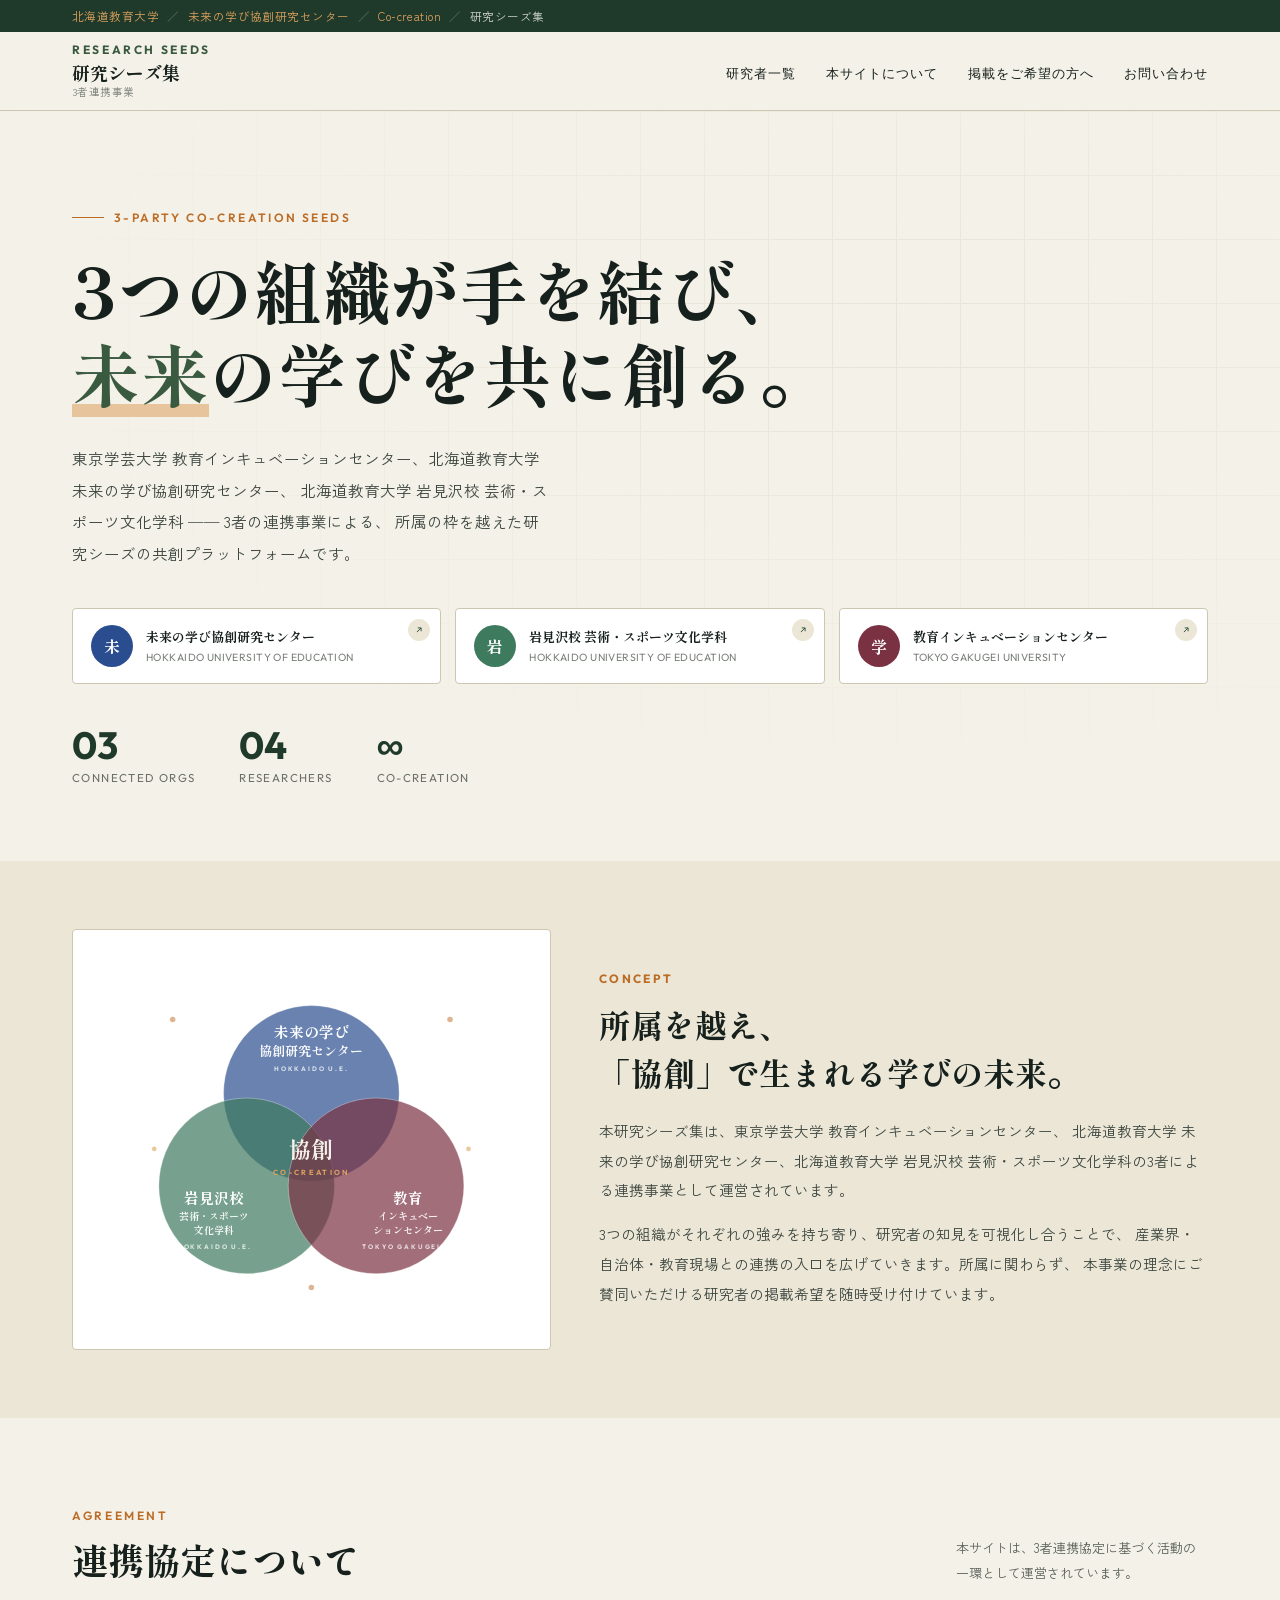
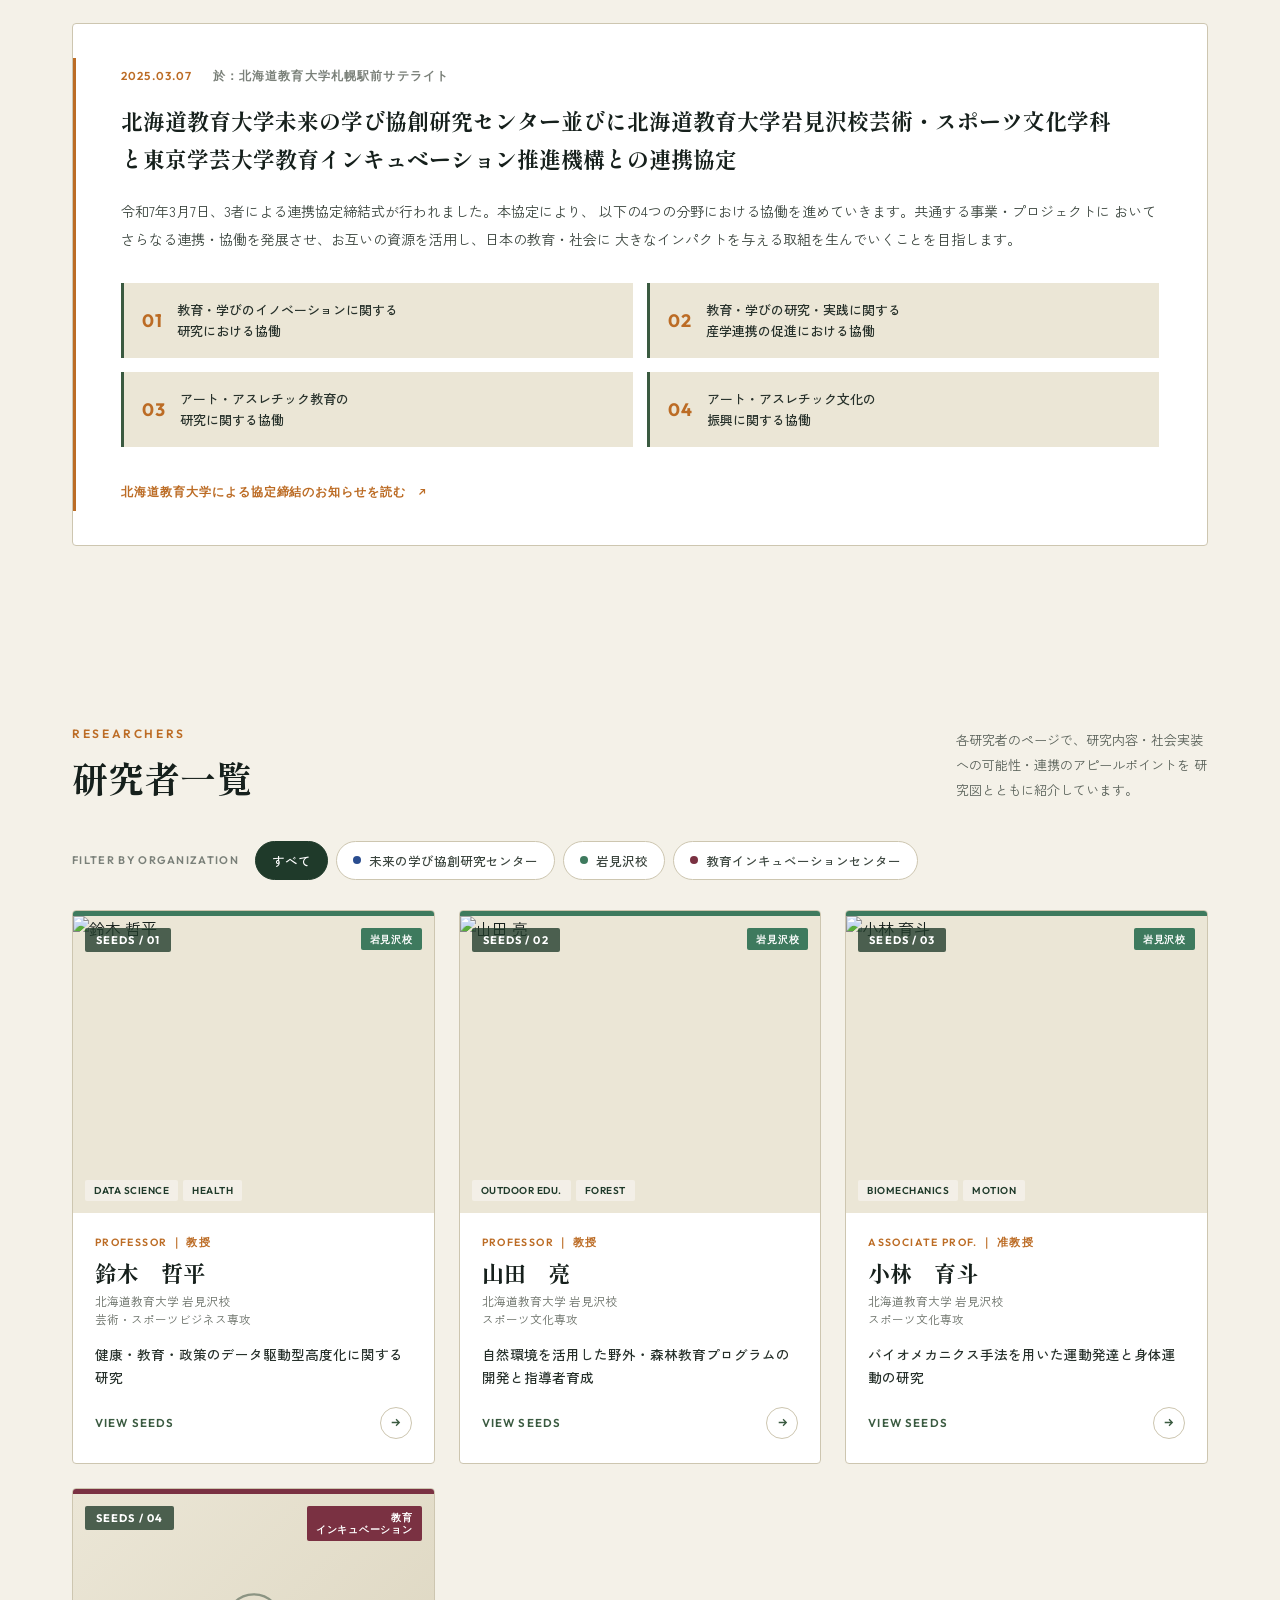
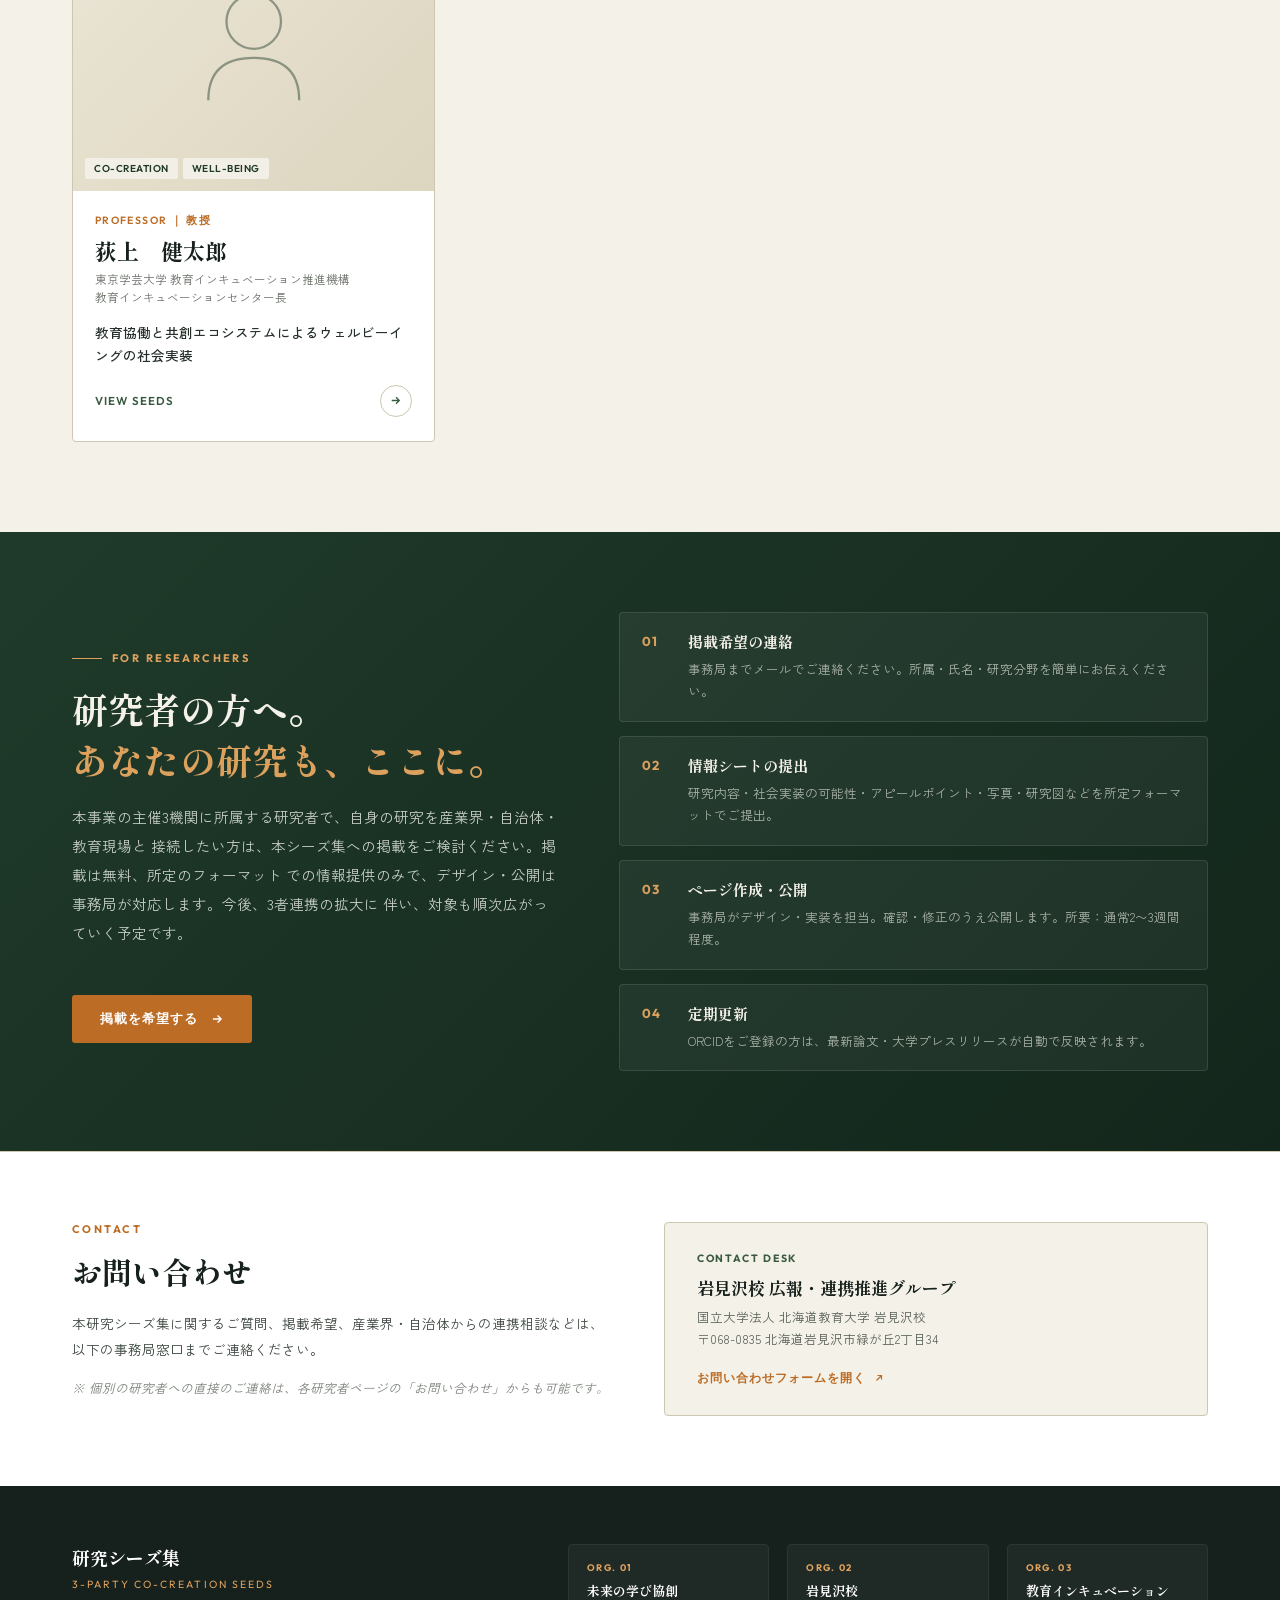
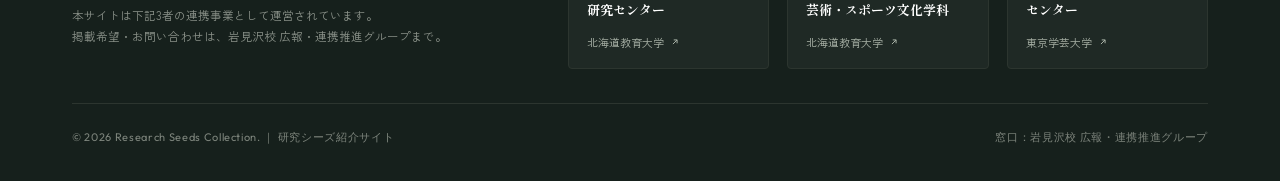
==== index.html @ 7d493729 "Update index.html" ====
<!DOCTYPE html>
<html lang="ja">
<head>
<meta charset="UTF-8">
<meta name="viewport" content="width=device-width, initial-scale=1">
<title>研究シーズ集 ｜ 3者連携事業</title>
<link rel="preconnect" href="https://fonts.googleapis.com">
<link rel="preconnect" href="https://fonts.gstatic.com" crossorigin>
<link href="https://fonts.googleapis.com/css2?family=Zen+Kaku+Gothic+New:wght@400;500;700;900&family=Shippori+Mincho:wght@600;700;800&family=Outfit:wght@300;400;500;600;700&display=swap" rel="stylesheet">
<link rel="stylesheet" href="style.css">
</head>
<body>

<!-- host site breadcrumb -->
<div class="host-bar">
  <div class="wrap">
    <a href="https://www.hokkyodai.ac.jp/" target="_blank" rel="noopener">北海道教育大学</a>
    <span class="sep">／</span>
    <a href="https://www.hokkyodai.ac.jp/mirai/" target="_blank" rel="noopener">未来の学び協創研究センター</a>
    <span class="sep">／</span>
    <a href="https://www.hokkyodai.ac.jp/mirai/co-creation/" target="_blank" rel="noopener">Co-creation</a>
    <span class="sep">／</span>
    <span>研究シーズ集</span>
  </div>
</div>

<header>
<div class="wrap nav">
  <div class="brand">
    <span class="mark">RESEARCH SEEDS</span>
    <span class="jp">研究シーズ集</span>
    <span class="sub">3者連携事業</span>
  </div>
  <ul>
    <li><a href="#researchers">研究者一覧</a></li>
    <li><a href="#concept">本サイトについて</a></li>
    <li><a href="#join">掲載をご希望の方へ</a></li>
    <li><a href="#contact">お問い合わせ</a></li>
  </ul>
</div>
</header>

<!-- HERO -->
<section class="hero">
  <div class="hero-grid"></div>
  <div class="wrap hero-inner">
    <span class="eyebrow">3-PARTY CO-CREATION SEEDS</span>
    <h1>3つの組織が手を結び、<br><span class="accent">未来</span>の学びを共に創る。</h1>
    <p class="lead">
      東京学芸大学 教育インキュベーションセンター、北海道教育大学 未来の学び協創研究センター、
      北海道教育大学 岩見沢校 芸術・スポーツ文化学科 ── 3者の連携事業による、
      所属の枠を越えた研究シーズの共創プラットフォームです。
    </p>

    <div class="tri-orgs">
      <a class="org-chip o1" href="https://www.hokkyodai.ac.jp/mirai/" target="_blank" rel="noopener">
        <div class="ico">未</div>
        <div class="name">
          <div class="ja">未来の学び協創研究センター</div>
          <div class="univ">HOKKAIDO UNIVERSITY OF EDUCATION</div>
        </div>
        <span class="ext" aria-label="外部リンク"><svg width="10" height="10" viewBox="0 0 24 24" fill="none" stroke-width="2.4"><path d="M7 17L17 7M9 7h8v8"/></svg></span>
      </a>
      <a class="org-chip o2" href="https://www.hokkyodai.ac.jp/iwa/" target="_blank" rel="noopener">
        <div class="ico">岩</div>
        <div class="name">
          <div class="ja">岩見沢校 芸術・スポーツ文化学科</div>
          <div class="univ">HOKKAIDO UNIVERSITY OF EDUCATION</div>
        </div>
        <span class="ext" aria-label="外部リンク"><svg width="10" height="10" viewBox="0 0 24 24" fill="none" stroke-width="2.4"><path d="M7 17L17 7M9 7h8v8"/></svg></span>
      </a>
      <a class="org-chip o3" href="https://www.u-gakugei.ac.jp/" target="_blank" rel="noopener">
        <div class="ico">学</div>
        <div class="name">
          <div class="ja">教育インキュベーションセンター</div>
          <div class="univ">TOKYO GAKUGEI UNIVERSITY</div>
        </div>
        <span class="ext" aria-label="外部リンク"><svg width="10" height="10" viewBox="0 0 24 24" fill="none" stroke-width="2.4"><path d="M7 17L17 7M9 7h8v8"/></svg></span>
      </a>
    </div>

    <div class="hero-stats">
      <div class="stat"><div class="num">03</div><div class="lab">CONNECTED ORGS</div></div>
      <div class="stat"><div class="num">04</div><div class="lab">RESEARCHERS</div></div>
      <div class="stat"><div class="num">∞</div><div class="lab">CO-CREATION</div></div>
    </div>
  </div>
</section>

<!-- CONCEPT -->
<section class="concept" id="concept">
  <div class="wrap concept-grid">
    <div class="concept-art reveal">
      <!-- 3つの円が重なるベン図 -->
      <svg viewBox="0 0 420 380" xmlns="http://www.w3.org/2000/svg">
        <!-- 装飾粒子 -->
        <circle cx="60"  cy="60"  r="3" fill="#bc6c25" opacity=".5"/>
        <circle cx="360" cy="60"  r="3" fill="#bc6c25" opacity=".5"/>
        <circle cx="210" cy="350" r="3" fill="#bc6c25" opacity=".5"/>
        <circle cx="40"  cy="200" r="2.5" fill="#dda15e" opacity=".6"/>
        <circle cx="380" cy="200" r="2.5" fill="#dda15e" opacity=".6"/>

        <!-- 3つの半透明の円 -->
        <circle cx="210" cy="140" r="95" fill="#2a4d8f" opacity="0.7"/>
        <circle cx="210" cy="140" r="95" fill="none" stroke="#fff" stroke-width="1" opacity=".35"/>
        <circle cx="140" cy="240" r="95" fill="#3e7a5e" opacity="0.7"/>
        <circle cx="140" cy="240" r="95" fill="none" stroke="#fff" stroke-width="1" opacity=".35"/>
        <circle cx="280" cy="240" r="95" fill="#7a3142" opacity="0.7"/>
        <circle cx="280" cy="240" r="95" fill="none" stroke="#fff" stroke-width="1" opacity=".35"/>

        <!-- 未来センター（上の円の頂点付近） -->
        <text x="210" y="80" text-anchor="middle"
              font-family="Shippori Mincho" font-size="16" font-weight="800" fill="#fff">未来の学び</text>
        <text x="210" y="100" text-anchor="middle"
              font-family="Shippori Mincho" font-size="14" font-weight="700" fill="#fff" opacity=".95">協創研究センター</text>
        <text x="210" y="116" text-anchor="middle"
              font-family="Outfit" font-size="7" font-weight="700" fill="#fff" letter-spacing="2" opacity=".75">HOKKAIDO U.E.</text>

        <!-- 岩見沢（左下の円の左寄り） -->
        <text x="105" y="260" text-anchor="middle"
              font-family="Shippori Mincho" font-size="16" font-weight="800" fill="#fff">岩見沢校</text>
        <text x="105" y="277" text-anchor="middle"
              font-family="Shippori Mincho" font-size="10.5" font-weight="700" fill="#fff" opacity=".95">芸術・スポーツ</text>
        <text x="105" y="292" text-anchor="middle"
              font-family="Shippori Mincho" font-size="10.5" font-weight="700" fill="#fff" opacity=".95">文化学科</text>
        <text x="105" y="308" text-anchor="middle"
              font-family="Outfit" font-size="7" font-weight="700" fill="#fff" letter-spacing="2" opacity=".75">HOKKAIDO U.E.</text>

        <!-- 学芸大（右下の円の右寄り） -->
        <text x="315" y="260" text-anchor="middle"
              font-family="Shippori Mincho" font-size="16" font-weight="800" fill="#fff">教育</text>
        <text x="315" y="277" text-anchor="middle"
              font-family="Shippori Mincho" font-size="11" font-weight="700" fill="#fff" opacity=".95">インキュベー</text>
        <text x="315" y="292" text-anchor="middle"
              font-family="Shippori Mincho" font-size="11" font-weight="700" fill="#fff" opacity=".95">ションセンター</text>
        <text x="315" y="308" text-anchor="middle"
              font-family="Outfit" font-size="7" font-weight="700" fill="#fff" letter-spacing="2" opacity=".75">TOKYO GAKUGEI U.</text>

        <!-- 中央の協創 -->
        <text x="210" y="210" text-anchor="middle"
              font-family="Shippori Mincho" font-size="24" font-weight="800" fill="#f4f1e8">協創</text>
        <text x="210" y="228" text-anchor="middle"
              font-family="Outfit" font-size="8" font-weight="700" fill="#dda15e" letter-spacing="2.5">CO-CREATION</text>
      </svg>
    </div>
    <div class="concept-text reveal">
      <div class="ev">CONCEPT</div>
      <h2>所属を越え、<br>「協創」で生まれる学びの未来。</h2>
      <p>
        本研究シーズ集は、東京学芸大学 教育インキュベーションセンター、
        北海道教育大学 未来の学び協創研究センター、北海道教育大学 岩見沢校
        芸術・スポーツ文化学科の3者による連携事業として運営されています。
      </p>
      <p>
        3つの組織がそれぞれの強みを持ち寄り、研究者の知見を可視化し合うことで、
        産業界・自治体・教育現場との連携の入口を広げていきます。所属に関わらず、
        本事業の理念にご賛同いただける研究者の掲載希望を随時受け付けています。
      </p>
    </div>
  </div>
</section>


<!-- AGREEMENT -->
<section class="agreement" id="agreement">
  <div class="wrap">
    <div class="sec-head">
      <div class="t">
        <div class="en">AGREEMENT</div>
        <div class="jp">連携協定について</div>
      </div>
      <p class="desc">
        本サイトは、3者連携協定に基づく活動の一環として運営されています。
      </p>
    </div>

    <div class="agreement-card reveal">
      <div class="ag-meta">
        <span class="ag-date">2025.03.07</span>
        <span class="ag-place">於：北海道教育大学札幌駅前サテライト</span>
      </div>
      <h3 class="ag-title">北海道教育大学未来の学び協創研究センター並びに北海道教育大学岩見沢校芸術・スポーツ文化学科<br>と東京学芸大学教育インキュベーション推進機構との連携協定</h3>
      <p class="ag-body">
        令和7年3月7日、3者による連携協定締結式が行われました。本協定により、
        以下の4つの分野における協働を進めていきます。共通する事業・プロジェクトに
        おいてさらなる連携・協働を発展させ、お互いの資源を活用し、日本の教育・社会に
        大きなインパクトを与える取組を生んでいくことを目指します。
      </p>

      <div class="ag-areas">
        <div class="ag-area">
          <span class="ag-n">01</span>
          <div class="ag-t">教育・学びのイノベーションに関する<br>研究における協働</div>
        </div>
        <div class="ag-area">
          <span class="ag-n">02</span>
          <div class="ag-t">教育・学びの研究・実践に関する<br>産学連携の促進における協働</div>
        </div>
        <div class="ag-area">
          <span class="ag-n">03</span>
          <div class="ag-t">アート・アスレチック教育の<br>研究に関する協働</div>
        </div>
        <div class="ag-area">
          <span class="ag-n">04</span>
          <div class="ag-t">アート・アスレチック文化の<br>振興に関する協働</div>
        </div>
      </div>

      <a class="ag-link" href="https://www.hokkyodai.ac.jp/info_topics_hue/honbu/detail/20296.html" target="_blank" rel="noopener">
        北海道教育大学による協定締結のお知らせを読む
        <svg width="12" height="12" viewBox="0 0 24 24" fill="none" stroke="currentColor" stroke-width="2.4"><path d="M7 17L17 7M9 7h8v8"/></svg>
      </a>
    </div>
  </div>
</section>

<!-- RESEARCHERS -->
<section class="section" id="researchers">
  <div class="wrap">
    <div class="sec-head">
      <div class="t">
        <div class="en">RESEARCHERS</div>
        <div class="jp">研究者一覧</div>
      </div>
      <p class="desc">
        各研究者のページで、研究内容・社会実装への可能性・連携のアピールポイントを
        研究図とともに紹介しています。
      </p>
    </div>

    <div class="filters reveal">
      <span class="fl">FILTER BY ORGANIZATION</span>
      <button class="fbtn active" data-f="all">すべて</button>
      <button class="fbtn" data-f="o1"><span class="dot"></span>未来の学び協創研究センター</button>
      <button class="fbtn" data-f="o2"><span class="dot"></span>岩見沢校</button>
      <button class="fbtn" data-f="o3"><span class="dot"></span>教育インキュベーションセンター</button>
    </div>

    <div class="cards">

      <!-- Suzuki: 岩見沢校 芸術・スポーツビジネス専攻 -->
      <a class="card reveal" data-org="o2" href="suzuki.html">
        <div class="card-univ-bar"></div>
        <div class="card-photo">
          <img src="assets/suzuki.jpg" alt="鈴木 哲平">
          <span class="card-no">SEEDS / 01</span>
          <span class="card-univ-badge">岩見沢校</span>
          <div class="card-field">
            <span class="tag">DATA SCIENCE</span>
            <span class="tag">HEALTH</span>
          </div>
        </div>
        <div class="card-body">
          <div class="card-role">PROFESSOR ｜ 教授</div>
          <div class="card-name">鈴木　哲平</div>
          <div class="card-affil">北海道教育大学 岩見沢校<br>芸術・スポーツビジネス専攻</div>
          <div class="card-title">健康・教育・政策のデータ駆動型高度化に関する研究</div>
          <div class="card-link">
            <span>VIEW SEEDS</span>
            <span class="arr"><svg width="13" height="13" viewBox="0 0 24 24" fill="none" stroke-width="2.4"><path d="M5 12h14M13 6l6 6-6 6"/></svg></span>
          </div>
        </div>
      </a>

      <!-- Yamada: 岩見沢校 スポーツ文化専攻 -->
      <a class="card reveal" data-org="o2" href="yamada.html">
        <div class="card-univ-bar"></div>
        <div class="card-photo">
          <img src="assets/yamada.jpg" alt="山田 亮">
          <span class="card-no">SEEDS / 02</span>
          <span class="card-univ-badge">岩見沢校</span>
          <div class="card-field">
            <span class="tag">OUTDOOR EDU.</span>
            <span class="tag">FOREST</span>
          </div>
        </div>
        <div class="card-body">
          <div class="card-role">PROFESSOR ｜ 教授</div>
          <div class="card-name">山田　亮</div>
          <div class="card-affil">北海道教育大学 岩見沢校<br>スポーツ文化専攻</div>
          <div class="card-title">自然環境を活用した野外・森林教育プログラムの開発と指導者育成</div>
          <div class="card-link">
            <span>VIEW SEEDS</span>
            <span class="arr"><svg width="13" height="13" viewBox="0 0 24 24" fill="none" stroke-width="2.4"><path d="M5 12h14M13 6l6 6-6 6"/></svg></span>
          </div>
        </div>
      </a>

      <!-- Kobayashi: 岩見沢校 スポーツ文化専攻 -->
      <a class="card reveal" data-org="o2" href="kobayashi.html">
        <div class="card-univ-bar"></div>
        <div class="card-photo">
          <img src="assets/kobayashi.jpg" alt="小林 育斗">
          <span class="card-no">SEEDS / 03</span>
          <span class="card-univ-badge">岩見沢校</span>
          <div class="card-field">
            <span class="tag">BIOMECHANICS</span>
            <span class="tag">MOTION</span>
          </div>
        </div>
        <div class="card-body">
          <div class="card-role">ASSOCIATE PROF. ｜ 准教授</div>
          <div class="card-name">小林　育斗</div>
          <div class="card-affil">北海道教育大学 岩見沢校<br>スポーツ文化専攻</div>
          <div class="card-title">バイオメカニクス手法を用いた運動発達と身体運動の研究</div>
          <div class="card-link">
            <span>VIEW SEEDS</span>
            <span class="arr"><svg width="13" height="13" viewBox="0 0 24 24" fill="none" stroke-width="2.4"><path d="M5 12h14M13 6l6 6-6 6"/></svg></span>
          </div>
        </div>
      </a>

      <!-- Ogiue: 学芸大 教育インキュベーションセンター長 -->
      <a class="card reveal" data-org="o3" href="ogiue.html">
        <div class="card-univ-bar"></div>
        <div class="card-photo">
          <div class="placeholder">
            <svg viewBox="0 0 100 100" xmlns="http://www.w3.org/2000/svg">
              <circle cx="50" cy="36" r="18" fill="none" stroke="#1f3a2a" stroke-width="1.5"/>
              <path d="M20 88 Q20 60 50 60 Q80 60 80 88" fill="none" stroke="#1f3a2a" stroke-width="1.5"/>
            </svg>
          </div>
          <span class="card-no">SEEDS / 04</span>
          <span class="card-univ-badge">教育<br>インキュベーション</span>
          <div class="card-field">
            <span class="tag">CO-CREATION</span>
            <span class="tag">WELL-BEING</span>
          </div>
        </div>
        <div class="card-body">
          <div class="card-role">PROFESSOR ｜ 教授</div>
          <div class="card-name">荻上　健太郎</div>
          <div class="card-affil">東京学芸大学 教育インキュベーション推進機構<br>教育インキュベーションセンター長</div>
          <div class="card-title">教育協働と共創エコシステムによるウェルビーイングの社会実装</div>
          <div class="card-link">
            <span>VIEW SEEDS</span>
            <span class="arr"><svg width="13" height="13" viewBox="0 0 24 24" fill="none" stroke-width="2.4"><path d="M5 12h14M13 6l6 6-6 6"/></svg></span>
          </div>
        </div>
      </a>

    </div>
  </div>
</section>

<!-- RECRUIT / JOIN -->
<section class="recruit" id="join">
  <div class="wrap recruit-grid">
    <div class="reveal">
      <div class="recruit-eyebrow">FOR RESEARCHERS</div>
      <h2>研究者の方へ。<br><span class="hl">あなたの研究も、ここに。</span></h2>
      <p class="lead">
        本事業の主催3機関に所属する研究者で、自身の研究を産業界・自治体・教育現場と
        接続したい方は、本シーズ集への掲載をご検討ください。掲載は無料、所定のフォーマット
        での情報提供のみで、デザイン・公開は事務局が対応します。今後、3者連携の拡大に
        伴い、対象も順次広がっていく予定です。
      </p>
      <a href="#contact" class="recruit-cta">
        掲載を希望する
        <svg width="14" height="14" viewBox="0 0 24 24" fill="none" stroke="#fff" stroke-width="2.4">
          <path d="M5 12h14M13 6l6 6-6 6"/>
        </svg>
      </a>
    </div>
    <div class="steps reveal">
      <div class="step">
        <span class="sn">01</span>
        <div>
          <h4>掲載希望の連絡</h4>
          <p>事務局までメールでご連絡ください。所属・氏名・研究分野を簡単にお伝えください。</p>
        </div>
      </div>
      <div class="step">
        <span class="sn">02</span>
        <div>
          <h4>情報シートの提出</h4>
          <p>研究内容・社会実装の可能性・アピールポイント・写真・研究図などを所定フォーマットでご提出。</p>
        </div>
      </div>
      <div class="step">
        <span class="sn">03</span>
        <div>
          <h4>ページ作成・公開</h4>
          <p>事務局がデザイン・実装を担当。確認・修正のうえ公開します。所要：通常2〜3週間程度。</p>
        </div>
      </div>
      <div class="step">
        <span class="sn">04</span>
        <div>
          <h4>定期更新</h4>
          <p>ORCIDをご登録の方は、最新論文・大学プレスリリースが自動で反映されます。</p>
        </div>
      </div>
    </div>
  </div>
</section>

<!-- CONTACT -->
<section class="contact-block" id="contact">
  <div class="wrap contact-grid">
    <div class="reveal">
      <div class="contact-eyebrow">CONTACT</div>
      <h2>お問い合わせ</h2>
      <p>
        本研究シーズ集に関するご質問、掲載希望、産業界・自治体からの連携相談などは、
        以下の事務局窓口までご連絡ください。
      </p>
      <p style="margin-top:14px;font-size:12.5px;color:#7a8079;font-style:italic">
        ※ 個別の研究者への直接のご連絡は、各研究者ページの「お問い合わせ」からも可能です。
      </p>
    </div>
    <div class="contact-card reveal">
      <div class="ck">CONTACT DESK</div>
      <div class="cn">岩見沢校 広報・連携推進グループ</div>
      <div class="ca">
        国立大学法人 北海道教育大学 岩見沢校<br>
        〒068-0835 北海道岩見沢市緑が丘2丁目34
      </div>
      <a class="cl" href="https://www.hokkyodai.ac.jp/iwa/contact/index.html" target="_blank" rel="noopener">
        お問い合わせフォームを開く
        <svg width="12" height="12" viewBox="0 0 24 24" fill="none" stroke="currentColor" stroke-width="2.4"><path d="M7 17L17 7M9 7h8v8"/></svg>
      </a>
    </div>
  </div>
</section>

<!-- FOOTER -->
<footer>
  <div class="wrap">
    <div class="foot-top">
      <div class="foot-brand">
        <div class="jp">研究シーズ集</div>
        <div class="en">3-PARTY CO-CREATION SEEDS</div>
        <div class="meta">
          本サイトは下記3者の連携事業として運営されています。<br>
          掲載希望・お問い合わせは、岩見沢校 広報・連携推進グループまで。
        </div>
      </div>
      <div class="foot-orgs">
        <div class="foot-org">
          <div class="lk">ORG. 01</div>
          <div class="ln">未来の学び協創<br>研究センター</div>
          <a href="https://www.hokkyodai.ac.jp/mirai/" target="_blank" rel="noopener">
            北海道教育大学
            <svg width="10" height="10" viewBox="0 0 24 24" fill="none" stroke="currentColor" stroke-width="2.4"><path d="M7 17L17 7M9 7h8v8"/></svg>
          </a>
        </div>
        <div class="foot-org">
          <div class="lk">ORG. 02</div>
          <div class="ln">岩見沢校<br>芸術・スポーツ文化学科</div>
          <a href="https://www.hokkyodai.ac.jp/iwa/" target="_blank" rel="noopener">
            北海道教育大学
            <svg width="10" height="10" viewBox="0 0 24 24" fill="none" stroke="currentColor" stroke-width="2.4"><path d="M7 17L17 7M9 7h8v8"/></svg>
          </a>
        </div>
        <div class="foot-org">
          <div class="lk">ORG. 03</div>
          <div class="ln">教育インキュベーション<br>センター</div>
          <a href="https://www.u-gakugei.ac.jp/" target="_blank" rel="noopener">
            東京学芸大学
            <svg width="10" height="10" viewBox="0 0 24 24" fill="none" stroke="currentColor" stroke-width="2.4"><path d="M7 17L17 7M9 7h8v8"/></svg>
          </a>
        </div>
      </div>
    </div>
    <div class="foot-bottom">
      <span>© 2026 Research Seeds Collection. ｜ 研究シーズ紹介サイト</span>
      <span>窓口：岩見沢校 広報・連携推進グループ</span>
    </div>
  </div>
</footer>

<script>
// reveal
const io=new IntersectionObserver(es=>{
  es.forEach(e=>{if(e.isIntersecting){e.target.classList.add('in');io.unobserve(e.target)}});
},{threshold:.14});
document.querySelectorAll('.reveal').forEach((el,i)=>{
  el.style.transitionDelay=(i%3)*0.08+'s';
  io.observe(el);
});

// org filter
const btns=document.querySelectorAll('.fbtn');
const cards=document.querySelectorAll('.card');
btns.forEach(b=>b.addEventListener('click',()=>{
  btns.forEach(x=>x.classList.remove('active'));
  b.classList.add('active');
  const f=b.dataset.f;
  cards.forEach(c=>{
    if(f==='all'||c.dataset.org===f) c.classList.remove('hidden');
    else c.classList.add('hidden');
  });
}));
</script>
</body>
</html>
---- style.css ----
:root{
  --ink:#16201c;
  --paper:#f4f1e8;
  --paper-2:#ebe6d6;
  --moss:#3a5a40;
  --moss-deep:#1f3a2a;
  --clay:#bc6c25;
  --clay-soft:#dda15e;
  --line:#cdc6b0;
  --white:#ffffff;
  --hue-mirai:#2a4d8f;    /* 北教大・未来の学び協創研究センター */
  --hue-iwa:#3e7a5e;      /* 北教大・岩見沢校 */
  --tgu-inc:#7a3142;      /* 学芸大・教育インキュベーションセンター */
}
*{margin:0;padding:0;box-sizing:border-box}
html{scroll-behavior:smooth}
body{font-family:'Zen Kaku Gothic New','Outfit',sans-serif;background:var(--paper);
  color:var(--ink);-webkit-font-smoothing:antialiased;overflow-x:hidden}
a{color:inherit;text-decoration:none}
.wrap{max-width:1200px;margin:0 auto;padding:0 32px}

/* host site bar */
.host-bar{background:var(--moss-deep);color:#cfd4cc;font-size:11.5px;
  padding:8px 0;letter-spacing:.04em}
.host-bar .wrap{display:flex;align-items:center;gap:8px;flex-wrap:wrap}
.host-bar a{color:var(--clay-soft)}
.host-bar a:hover{color:#fff}
.host-bar .sep{opacity:.4}

/* header */
header{position:sticky;top:0;z-index:50;background:rgba(244,241,232,.92);
  backdrop-filter:blur(12px);border-bottom:1px solid var(--line)}
.nav{display:flex;align-items:center;justify-content:space-between;height:78px}
.brand{display:flex;flex-direction:column;line-height:1.2}
.brand .mark{font-family:'Outfit',sans-serif;font-weight:700;font-size:12px;
  letter-spacing:.22em;color:var(--moss)}
.brand .jp{font-family:'Shippori Mincho',serif;font-weight:800;font-size:18px;
  margin-top:4px}
.brand .sub{font-size:10.5px;color:#7a8079;margin-top:3px;letter-spacing:.04em}
.nav ul{display:flex;gap:30px;list-style:none}
.nav ul a{font-family:'Outfit',sans-serif;font-size:12.5px;font-weight:500;
  letter-spacing:.08em;position:relative;padding:6px 0}
.nav ul a::after{content:"";position:absolute;left:0;bottom:0;width:0;height:2px;
  background:var(--clay);transition:width .3s ease}
.nav ul a:hover::after{width:100%}
@media(max-width:840px){.nav ul{display:none}}

/* hero */
.hero{position:relative;padding:88px 0 76px;overflow:hidden}
.hero-grid{position:absolute;inset:0;
  background-image:linear-gradient(var(--line) 1px,transparent 1px),
    linear-gradient(90deg,var(--line) 1px,transparent 1px);
  background-size:64px 64px;opacity:.32;
  -webkit-mask-image:radial-gradient(ellipse 70% 60% at 70% 30%,#000,transparent);
  mask-image:radial-gradient(ellipse 70% 60% at 70% 30%,#000,transparent)}
.hero-inner{position:relative}
.eyebrow{display:inline-flex;align-items:center;gap:10px;
  font-family:'Outfit',sans-serif;font-size:12px;font-weight:600;
  letter-spacing:.2em;color:var(--clay);margin-bottom:24px}
.eyebrow::before{content:"";width:32px;height:1px;background:var(--clay)}
.hero h1{font-family:'Shippori Mincho',serif;font-weight:800;
  font-size:clamp(34px,5.4vw,68px);line-height:1.22;letter-spacing:.01em;max-width:20ch}
.hero h1 .accent{color:var(--moss);position:relative}
.hero h1 .accent::after{content:"";position:absolute;left:0;right:0;bottom:.08em;
  height:.18em;background:var(--clay-soft);opacity:.55;z-index:-1}
.hero p.lead{margin-top:28px;max-width:60ch;font-size:15.5px;line-height:2.05;color:#3c463f}

/* 3つの主催組織チップ */
.tri-orgs{display:grid;grid-template-columns:repeat(3,1fr);gap:14px;margin-top:38px}
@media(max-width:880px){.tri-orgs{grid-template-columns:1fr}}
.org-chip{
  display:flex;align-items:center;gap:13px;background:var(--white);
  border:1px solid var(--line);border-radius:4px;padding:16px 18px;
  transition:transform .3s cubic-bezier(.2,.7,.2,1),box-shadow .3s ease,border-color .3s ease;
  position:relative;color:inherit;
}
a.org-chip:hover{
  transform:translateY(-3px);
  box-shadow:0 14px 28px -16px rgba(31,58,42,.35);
  border-color:var(--clay);
}
.org-chip .ico{
  width:42px;height:42px;border-radius:50%;display:flex;align-items:center;
  justify-content:center;color:#fff;font-family:'Shippori Mincho',serif;
  font-weight:800;font-size:16px;flex-shrink:0;
}
.org-chip.o1 .ico{background:var(--hue-mirai)}
.org-chip.o2 .ico{background:var(--hue-iwa)}
.org-chip.o3 .ico{background:var(--tgu-inc)}
.org-chip .name .ja{font-family:'Shippori Mincho',serif;font-weight:700;font-size:13px;
  line-height:1.45}
.org-chip .name .univ{font-size:10.5px;color:#7a8079;margin-top:3px;
  font-family:'Outfit',sans-serif;letter-spacing:.04em}
.org-chip .ext{position:absolute;top:10px;right:10px;
  width:22px;height:22px;border-radius:50%;background:var(--paper-2);
  display:flex;align-items:center;justify-content:center;
  transition:background .3s ease}
a.org-chip:hover .ext{background:var(--clay)}
.org-chip .ext svg{stroke:var(--moss);transition:stroke .3s ease}
a.org-chip:hover .ext svg{stroke:#fff}

.hero-stats{display:flex;gap:44px;margin-top:42px;flex-wrap:wrap}
.hero-stats .stat .num{font-family:'Outfit',sans-serif;font-weight:700;
  font-size:38px;color:var(--moss-deep);line-height:1}
.hero-stats .stat .lab{font-size:11.5px;letter-spacing:.12em;color:#6a7068;
  margin-top:6px;font-family:'Outfit',sans-serif}

/* concept */
.concept{padding:68px 0;background:var(--paper-2)}
.concept-grid{display:grid;grid-template-columns:1.1fr 1.4fr;gap:48px;align-items:center}
@media(max-width:880px){.concept-grid{grid-template-columns:1fr;gap:32px}}
.concept-art{background:var(--white);border:1px solid var(--line);border-radius:4px;
  padding:34px;position:relative;aspect-ratio:5/4.4;
  display:flex;align-items:center;justify-content:center}
.concept-art svg{width:100%;height:100%;max-width:420px}
.concept-text .ev{font-family:'Outfit',sans-serif;font-weight:700;font-size:12px;
  letter-spacing:.2em;color:var(--clay);margin-bottom:14px}
.concept-text h2{font-family:'Shippori Mincho',serif;font-weight:800;
  font-size:clamp(24px,3vw,32px);line-height:1.5;margin-bottom:20px}
.concept-text p{font-size:14.5px;line-height:2.05;color:#3c463f;margin-bottom:14px}
.concept-text p:last-child{margin-bottom:0}

/* section */
.section{padding:90px 0}
.sec-head{display:flex;align-items:flex-end;justify-content:space-between;
  margin-bottom:38px;flex-wrap:wrap;gap:20px}
.sec-head .t .en{font-family:'Outfit',sans-serif;font-size:12px;font-weight:600;
  letter-spacing:.22em;color:var(--clay)}
.sec-head .t .jp{font-family:'Shippori Mincho',serif;font-weight:800;
  font-size:clamp(26px,3.4vw,36px);margin-top:10px}
.sec-head .desc{max-width:36ch;font-size:13px;line-height:1.95;color:#5a625a}

/* filter */
.filters{display:flex;gap:8px;margin-bottom:30px;flex-wrap:wrap;align-items:center}
.filters .fl{font-family:'Outfit',sans-serif;font-size:11px;font-weight:600;
  letter-spacing:.12em;color:#7a8079;margin-right:8px}
.fbtn{font-family:'Zen Kaku Gothic New',sans-serif;font-size:12.5px;font-weight:500;
  background:var(--white);border:1px solid var(--line);color:#3c463f;
  padding:9px 16px;border-radius:99px;cursor:pointer;transition:all .25s ease;
  display:inline-flex;align-items:center;gap:8px}
.fbtn:hover{border-color:var(--clay)}
.fbtn.active{background:var(--moss-deep);border-color:var(--moss-deep);color:#fff}
.fbtn .dot{width:8px;height:8px;border-radius:50%;display:inline-block}
.fbtn[data-f="o1"] .dot{background:var(--hue-mirai)}
.fbtn[data-f="o2"] .dot{background:var(--hue-iwa)}
.fbtn[data-f="o3"] .dot{background:var(--tgu-inc)}

/* cards */
.cards{display:grid;grid-template-columns:repeat(3,1fr);gap:24px}
@media(max-width:980px){.cards{grid-template-columns:repeat(2,1fr)}}
@media(max-width:640px){.cards{grid-template-columns:1fr}}
.card{background:var(--white);border:1px solid var(--line);border-radius:4px;
  overflow:hidden;display:flex;flex-direction:column;
  transition:transform .4s cubic-bezier(.2,.7,.2,1),box-shadow .4s ease,opacity .3s;
  position:relative}
.card:hover{transform:translateY(-6px);box-shadow:0 22px 44px -22px rgba(31,58,42,.4)}
.card.hidden{display:none}
.card-univ-bar{height:5px;background:var(--moss)}
.card[data-org="o1"] .card-univ-bar{background:var(--hue-mirai)}
.card[data-org="o2"] .card-univ-bar{background:var(--hue-iwa)}
.card[data-org="o3"] .card-univ-bar{background:var(--tgu-inc)}

.card-photo{position:relative;aspect-ratio:4/3.3;overflow:hidden;background:var(--paper-2)}
.card-photo img{width:100%;height:100%;object-fit:cover;object-position:center top;
  filter:saturate(.96);transition:transform .6s cubic-bezier(.2,.7,.2,1)}
.card:hover .card-photo img{transform:scale(1.05)}
.card-photo .placeholder{width:100%;height:100%;display:flex;align-items:center;
  justify-content:center;background:linear-gradient(135deg,var(--paper-2) 0%,#dcd5bf 100%)}
.card-photo .placeholder svg{width:42%;opacity:.45}
.card-no{position:absolute;top:12px;left:12px;
  font-family:'Outfit',sans-serif;font-weight:700;font-size:11px;
  letter-spacing:.1em;color:#fff;background:rgba(31,58,42,.78);
  padding:5px 11px;border-radius:2px}
.card-univ-badge{position:absolute;top:12px;right:12px;
  font-family:'Outfit',sans-serif;font-size:9.5px;font-weight:700;
  letter-spacing:.08em;color:#fff;padding:5px 9px;border-radius:2px;
  max-width:62%;text-align:right;line-height:1.3}
.card[data-org="o1"] .card-univ-badge{background:var(--hue-mirai)}
.card[data-org="o2"] .card-univ-badge{background:var(--hue-iwa)}
.card[data-org="o3"] .card-univ-badge{background:var(--tgu-inc)}
.card-field{position:absolute;bottom:12px;left:12px;right:12px;
  display:flex;flex-wrap:wrap;gap:5px}
.tag{font-family:'Outfit',sans-serif;font-size:10px;font-weight:600;
  letter-spacing:.05em;background:rgba(244,241,232,.94);color:var(--moss-deep);
  padding:4px 9px;border-radius:2px}
.card-body{padding:22px 22px 24px;display:flex;flex-direction:column;flex:1}
.card-role{font-family:'Outfit',sans-serif;font-size:10.5px;font-weight:600;
  letter-spacing:.13em;color:var(--clay)}
.card-name{font-family:'Shippori Mincho',serif;font-weight:800;font-size:22px;
  margin-top:6px}
.card-affil{font-size:11.5px;color:#6a7068;margin-top:5px;line-height:1.55}
.card-title{font-size:13.5px;line-height:1.7;font-weight:500;margin-top:14px;color:#26302a}
.card-link{margin-top:auto;padding-top:18px;display:flex;align-items:center;
  justify-content:space-between}
.card-link span{font-family:'Outfit',sans-serif;font-size:11.5px;font-weight:600;
  letter-spacing:.1em;color:var(--moss)}
.card-link .arr{width:32px;height:32px;border-radius:50%;border:1px solid var(--line);
  display:flex;align-items:center;justify-content:center;
  transition:background .3s,border-color .3s}
.card:hover .card-link .arr{background:var(--clay);border-color:var(--clay)}
.card-link .arr svg{stroke:var(--moss);transition:stroke .3s}
.card:hover .card-link .arr svg{stroke:#fff}

/* recruit */
.recruit{background:linear-gradient(135deg,var(--moss-deep) 0%,#13261b 100%);
  color:var(--paper)}
.recruit .wrap{padding:80px 32px}
.recruit-grid{display:grid;grid-template-columns:1fr 1.2fr;gap:56px;align-items:center}
@media(max-width:880px){.recruit-grid{grid-template-columns:1fr;gap:34px}}
.recruit h2{font-family:'Shippori Mincho',serif;font-weight:800;
  font-size:clamp(26px,3.4vw,36px);line-height:1.4;margin-bottom:18px}
.recruit h2 .hl{color:var(--clay-soft)}
.recruit .lead{font-size:14.5px;line-height:2;color:#c6cdc4;margin-bottom:24px}
.recruit-eyebrow{font-family:'Outfit',sans-serif;font-size:11px;font-weight:700;
  letter-spacing:.22em;color:var(--clay-soft);margin-bottom:18px;
  display:inline-flex;align-items:center;gap:10px}
.recruit-eyebrow::before{content:"";width:30px;height:1px;background:var(--clay-soft)}
.steps{display:flex;flex-direction:column;gap:14px}
.step{background:rgba(255,255,255,.05);border:1px solid rgba(255,255,255,.1);
  padding:18px 22px;border-radius:4px;display:grid;grid-template-columns:auto 1fr;
  gap:16px;align-items:flex-start}
.step .sn{font-family:'Outfit',sans-serif;font-weight:700;font-size:13px;
  color:var(--clay-soft);letter-spacing:.06em;padding-top:2px;min-width:30px}
.step h4{font-family:'Shippori Mincho',serif;font-weight:700;font-size:15px;margin-bottom:6px}
.step p{font-size:12.5px;line-height:1.8;color:#a8b1a6}
.recruit-cta{margin-top:24px;display:inline-flex;align-items:center;gap:12px;
  background:var(--clay);color:#fff;padding:15px 28px;border-radius:3px;
  font-family:'Outfit',sans-serif;font-weight:600;font-size:12.5px;letter-spacing:.08em;
  transition:background .3s,transform .3s}
.recruit-cta:hover{background:var(--clay-soft);transform:translateY(-3px)}

/* contact section */
.contact-block{padding:70px 0;background:var(--white);border-top:1px solid var(--line)}
.contact-grid{display:grid;grid-template-columns:1fr 1fr;gap:48px;align-items:start}
@media(max-width:760px){.contact-grid{grid-template-columns:1fr;gap:30px}}
.contact-eyebrow{font-family:'Outfit',sans-serif;font-size:11px;font-weight:700;
  letter-spacing:.22em;color:var(--clay);margin-bottom:14px}
.contact-block h2{font-family:'Shippori Mincho',serif;font-weight:800;
  font-size:clamp(24px,3vw,30px);line-height:1.45;margin-bottom:16px}
.contact-block p{font-size:13.5px;line-height:1.95;color:#3c463f}
.contact-card{background:var(--paper);border:1px solid var(--line);border-radius:4px;
  padding:28px 32px}
.contact-card .ck{font-family:'Outfit',sans-serif;font-size:10.5px;font-weight:700;
  letter-spacing:.16em;color:var(--moss);margin-bottom:10px}
.contact-card .cn{font-family:'Shippori Mincho',serif;font-weight:700;font-size:17px;
  margin-bottom:6px}
.contact-card .ca{font-size:12.5px;color:#5a625a;line-height:1.7;margin-bottom:14px}
.contact-card a.cl{display:inline-flex;align-items:center;gap:8px;
  font-family:'Outfit',sans-serif;font-size:12px;font-weight:600;
  letter-spacing:.08em;color:var(--clay)}
.contact-card a.cl:hover{color:var(--moss-deep)}

/* partners */
.partners{padding:60px 0;background:var(--paper-2);border-top:1px solid var(--line)}
.partners h3{font-family:'Shippori Mincho',serif;font-weight:700;font-size:18px;
  text-align:center;margin-bottom:8px}
.partners .sub{text-align:center;font-size:12px;color:#7a8079;margin-bottom:32px}
.partners-list{display:flex;justify-content:center;gap:48px;flex-wrap:wrap;align-items:center}
.partner{font-family:'Shippori Mincho',serif;font-weight:700;font-size:15px;color:#7a8079}

/* footer */
footer{background:var(--ink);color:#cfd4cc;padding:58px 0 36px}
.foot-top{display:grid;grid-template-columns:1.4fr 2fr;gap:48px;
  padding-bottom:34px;border-bottom:1px solid #2c352f}
@media(max-width:760px){.foot-top{grid-template-columns:1fr;gap:32px}}
.foot-brand .jp{font-family:'Shippori Mincho',serif;font-weight:800;font-size:18px;color:#fff}
.foot-brand .en{font-family:'Outfit',sans-serif;font-size:10.5px;letter-spacing:.2em;
  color:var(--clay-soft);margin-top:7px}
.foot-brand .meta{font-size:11.5px;color:#8a9189;margin-top:14px;line-height:1.8}
.foot-orgs{display:grid;grid-template-columns:1fr 1fr 1fr;gap:18px}
@media(max-width:600px){.foot-orgs{grid-template-columns:1fr}}
.foot-org{background:rgba(255,255,255,.04);border:1px solid #2c352f;
  border-radius:4px;padding:16px 18px}
.foot-org .lk{font-family:'Outfit',sans-serif;font-size:9.5px;font-weight:700;
  letter-spacing:.14em;color:var(--clay-soft);margin-bottom:8px}
.foot-org .ln{font-family:'Shippori Mincho',serif;font-weight:700;font-size:13px;
  color:#fff;line-height:1.5;margin-bottom:8px}
.foot-org a{font-size:11px;color:#a8b1a6;display:inline-flex;align-items:center;gap:6px}
.foot-org a:hover{color:var(--clay-soft)}
.foot-bottom{padding-top:26px;display:flex;justify-content:space-between;flex-wrap:wrap;
  gap:14px;font-family:'Outfit',sans-serif;font-size:11px;
  letter-spacing:.06em;color:#7d847c}
.foot-bottom a{color:#7d847c}
.foot-bottom a:hover{color:var(--clay-soft)}

/* reveal */
.reveal{opacity:0;transform:translateY(28px);
  transition:opacity .7s ease,transform .7s cubic-bezier(.2,.7,.2,1)}
.reveal.in{opacity:1;transform:none}

/* agreement section */
.agreement{padding:90px 0;background:var(--paper);position:relative}
.agreement-card{background:var(--white);border:1px solid var(--line);border-radius:4px;
  padding:44px 48px;position:relative}
@media(max-width:600px){.agreement-card{padding:32px 26px}}
.agreement-card::before{content:"";position:absolute;left:0;top:34px;bottom:34px;
  width:3px;background:var(--clay)}
.ag-meta{display:flex;gap:20px;flex-wrap:wrap;margin-bottom:18px;
  font-family:'Outfit',sans-serif;font-size:11.5px;font-weight:600;
  letter-spacing:.1em;color:var(--moss-deep)}
.ag-date{color:var(--clay)}
.ag-place{color:#7a8079}
.ag-title{font-family:'Shippori Mincho',serif;font-weight:800;
  font-size:clamp(17px,2.2vw,22px);line-height:1.7;margin-bottom:20px}
.ag-body{font-size:14px;line-height:2;color:#3c463f;margin-bottom:30px}
.ag-areas{display:grid;grid-template-columns:repeat(2,1fr);gap:14px;margin-bottom:30px}
@media(max-width:600px){.ag-areas{grid-template-columns:1fr}}
.ag-area{background:var(--paper-2);border-left:3px solid var(--moss);
  padding:16px 18px;display:grid;grid-template-columns:auto 1fr;gap:14px;
  align-items:center}
.ag-n{font-family:'Outfit',sans-serif;font-weight:700;font-size:18px;
  color:var(--clay);letter-spacing:.05em}
.ag-t{font-size:13px;line-height:1.65;font-weight:500;color:#26302a}
.ag-link{display:inline-flex;align-items:center;gap:10px;
  font-family:'Outfit',sans-serif;font-size:12px;font-weight:600;
  letter-spacing:.08em;color:var(--clay);transition:color .3s ease}
.ag-link:hover{color:var(--moss-deep)}
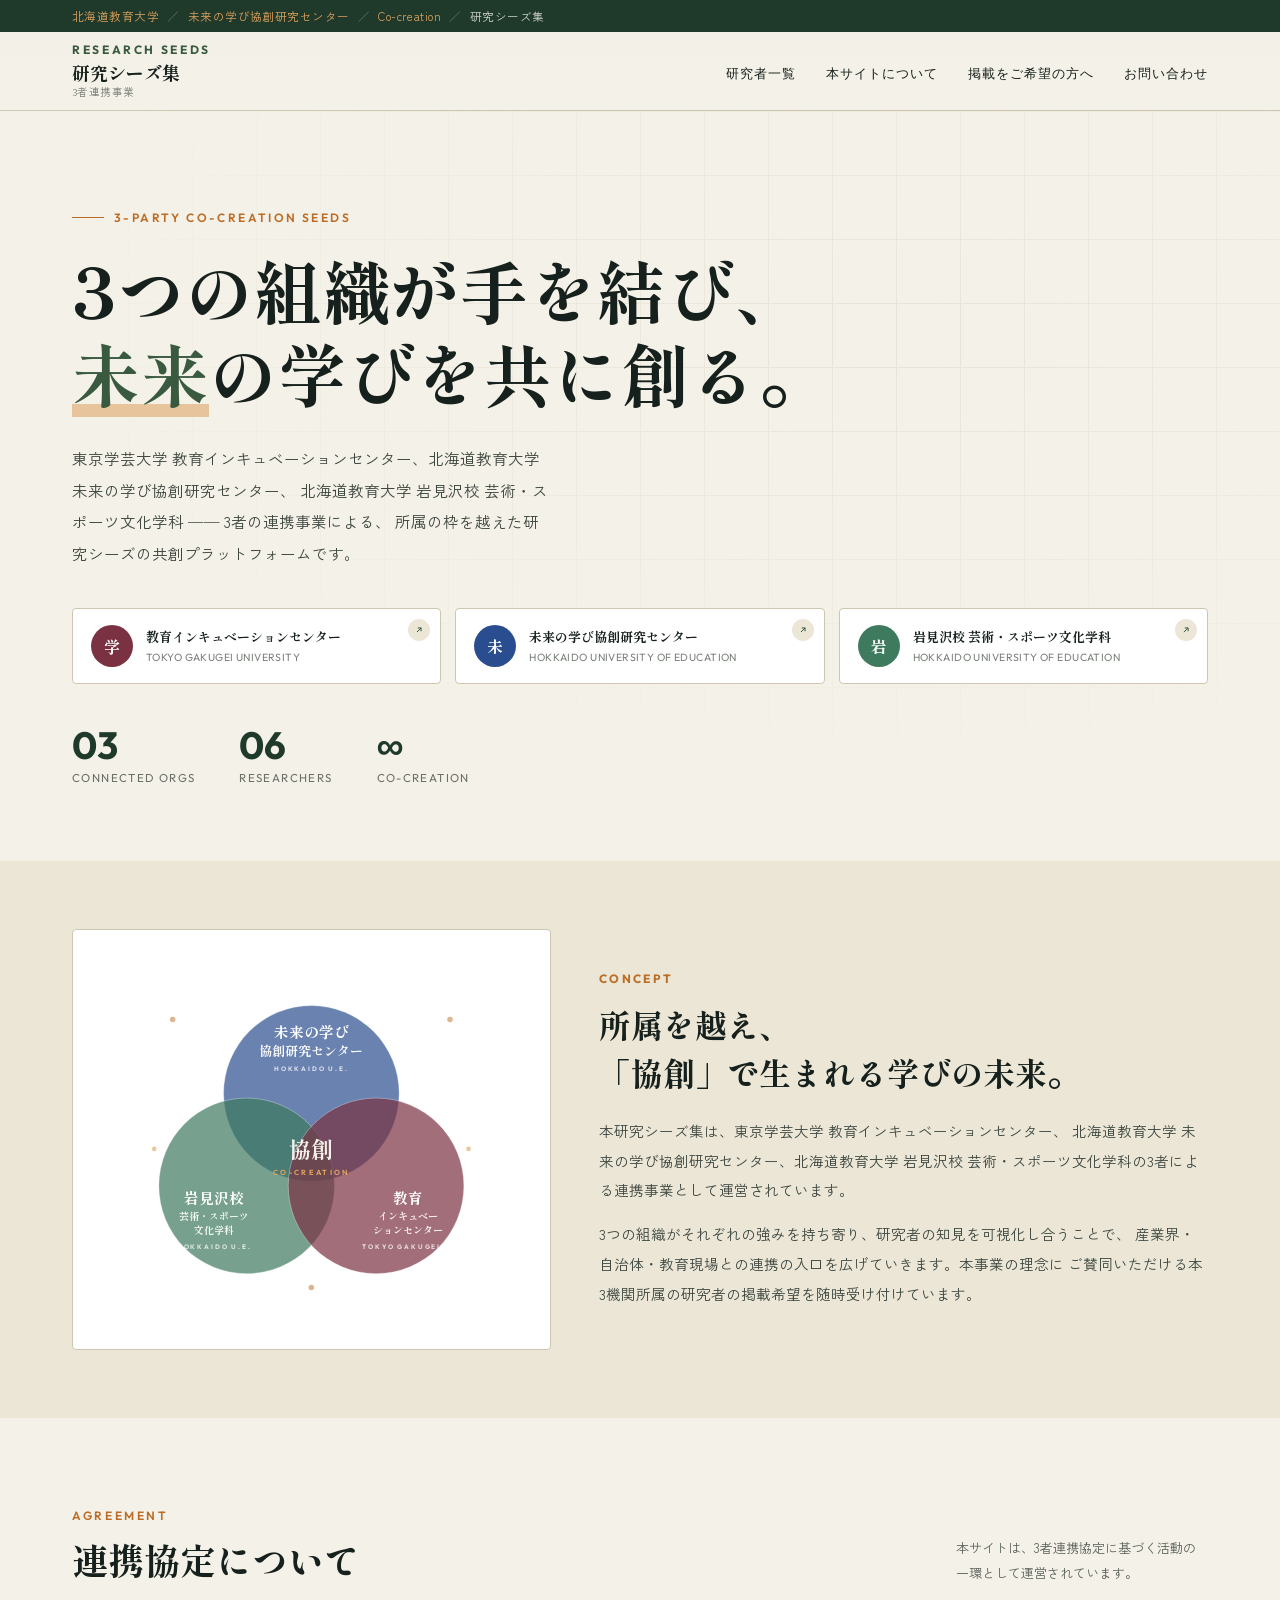
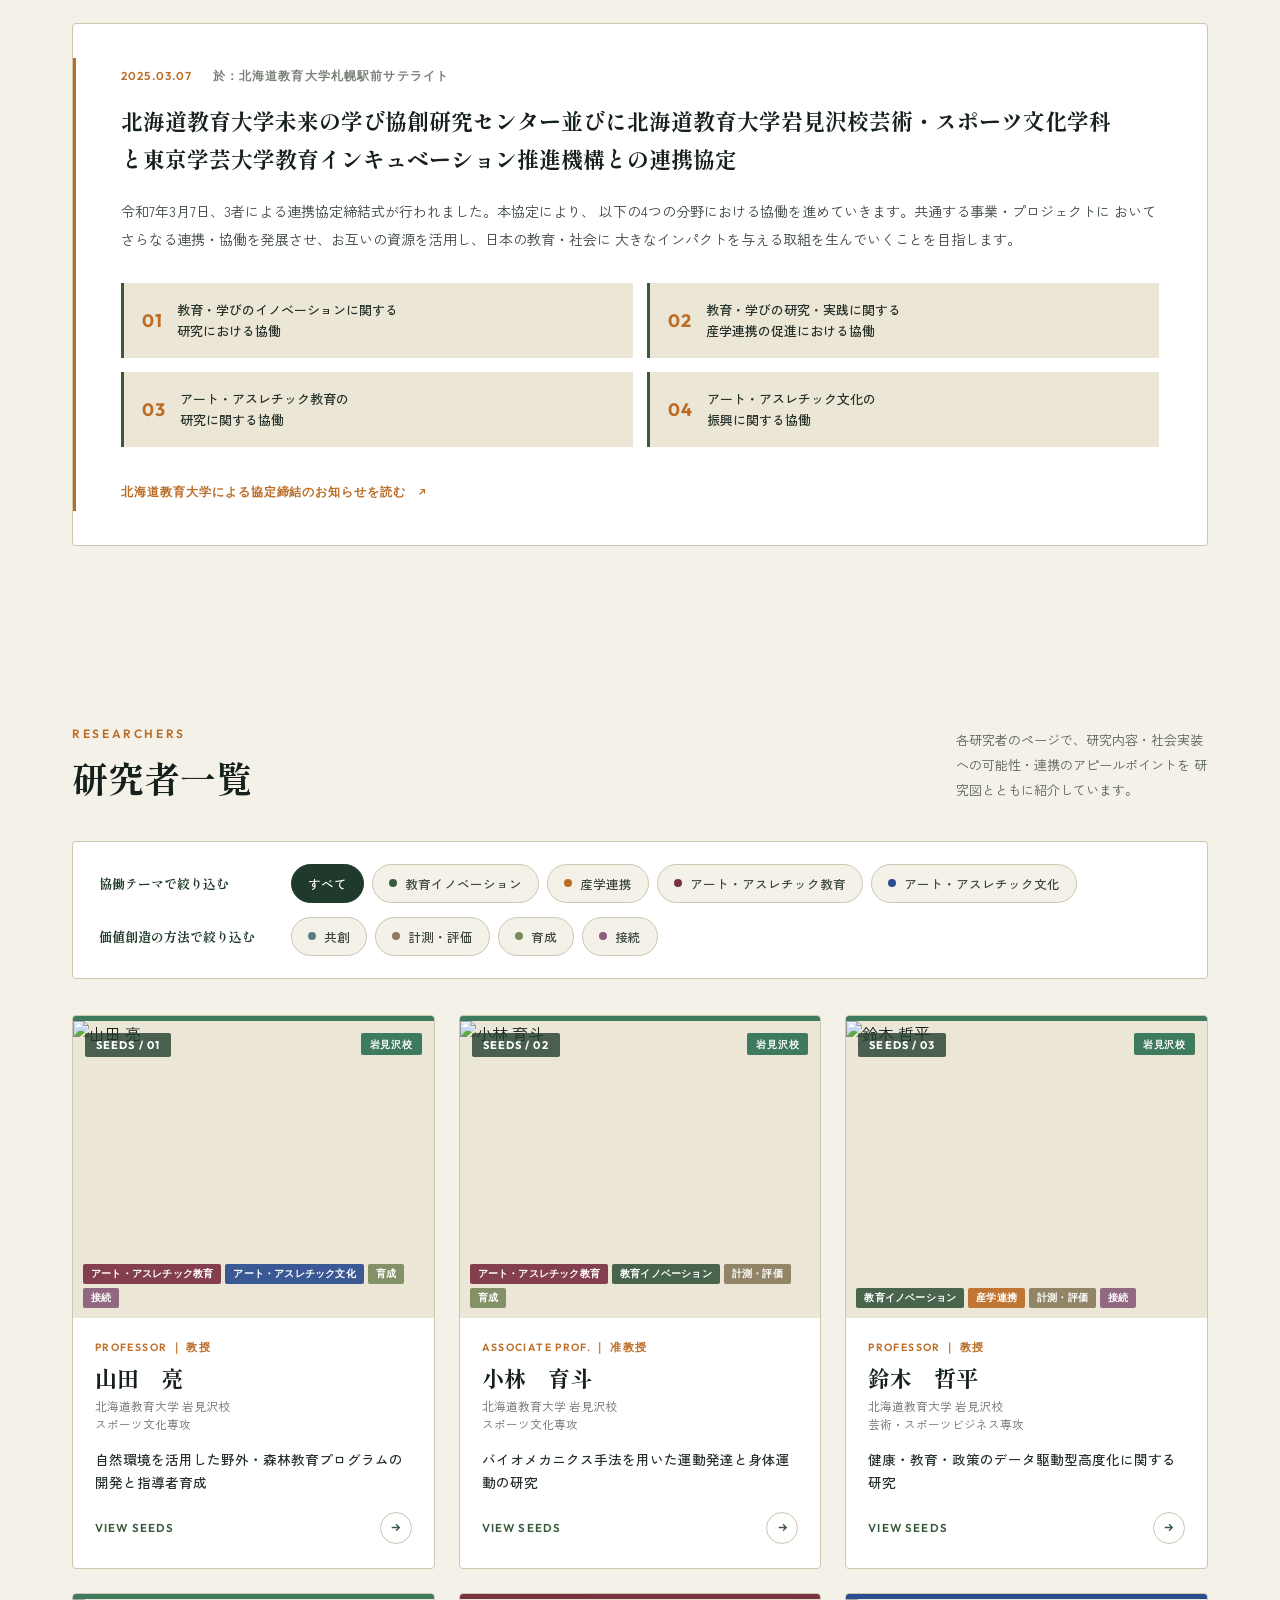
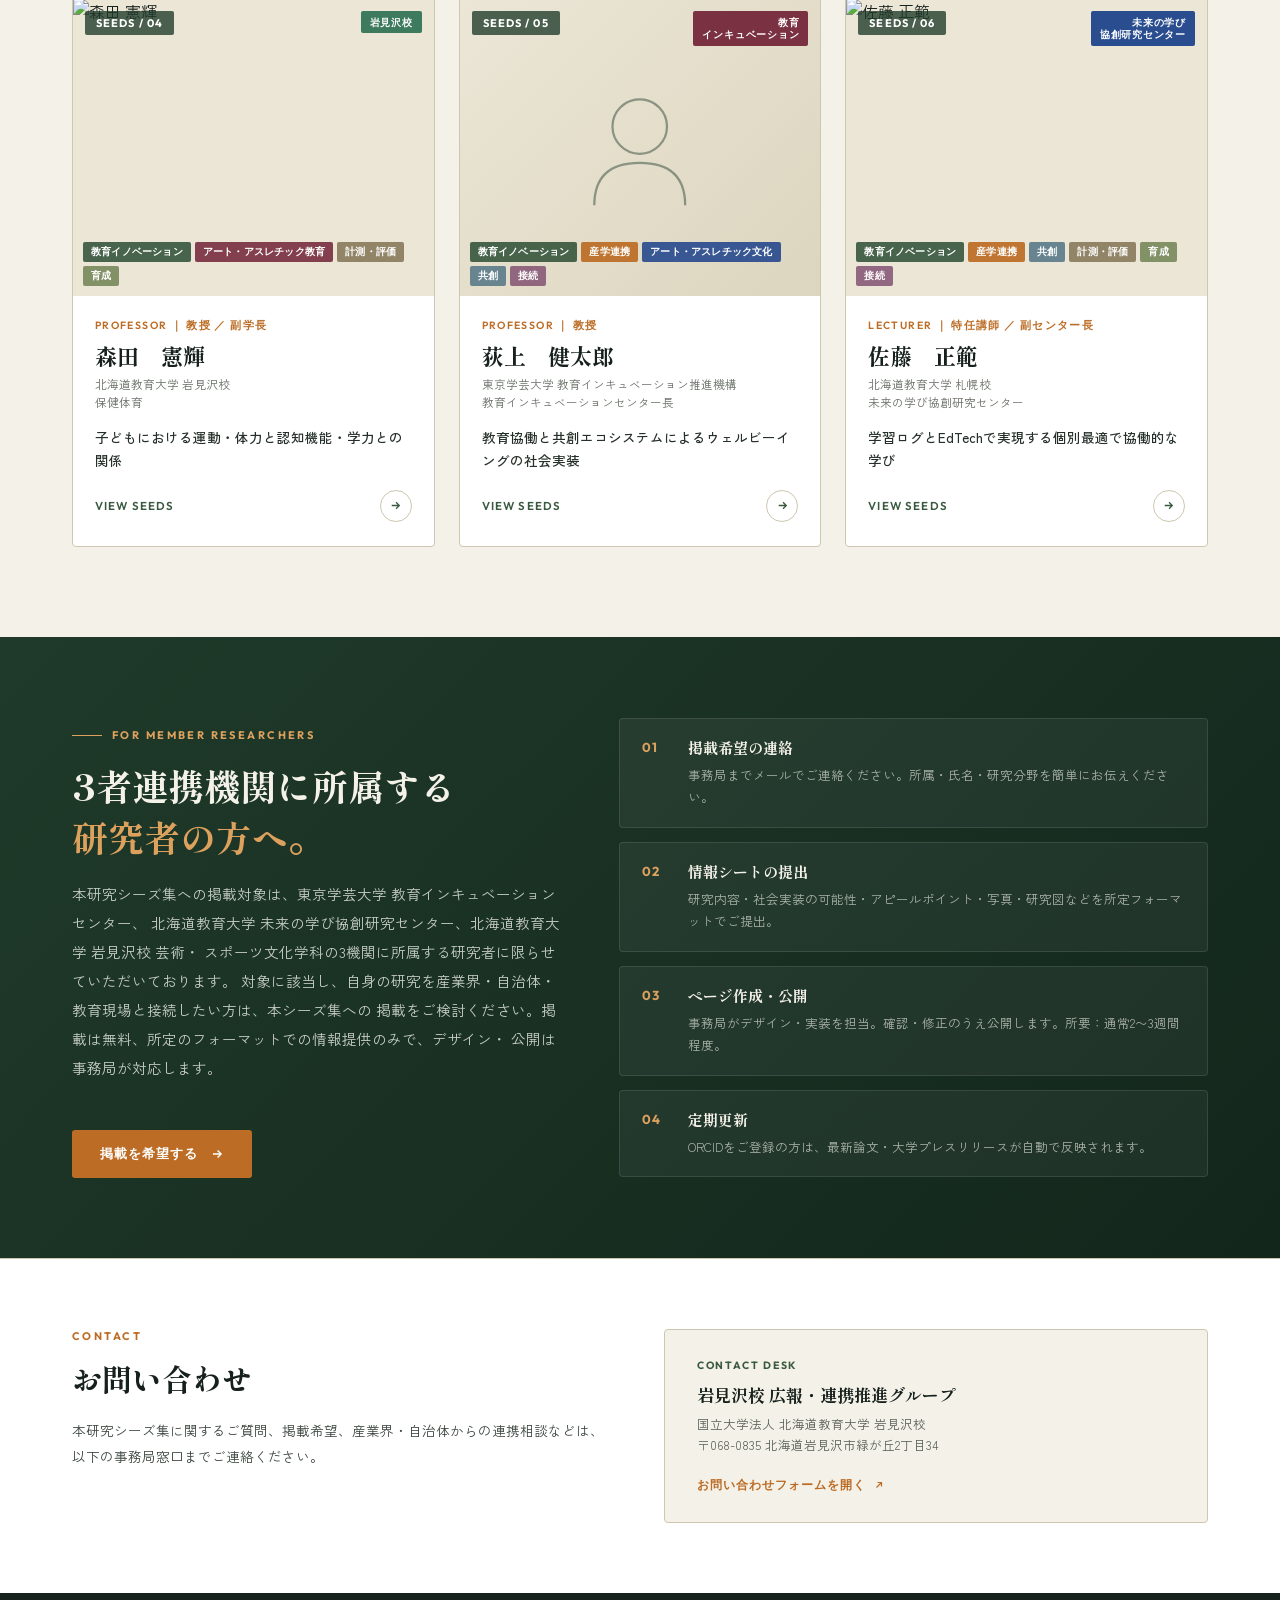
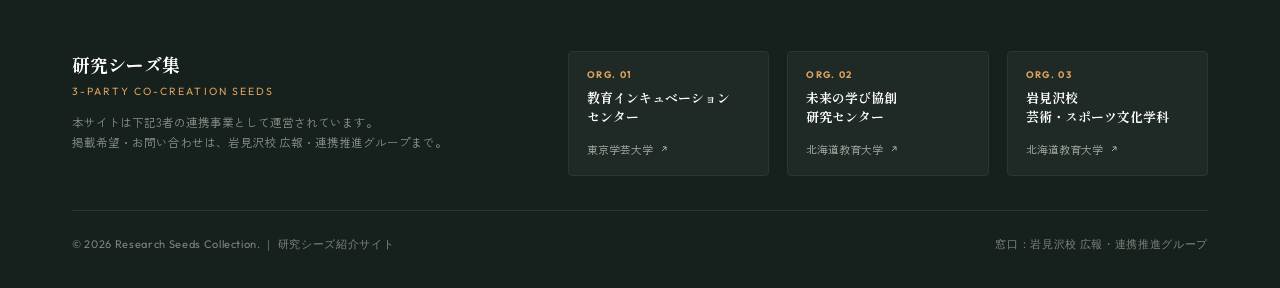
==== commit 03a66171: "Update titles and affiliations in index.html" ====
--- a/index.html
+++ b/index.html
@@ -53,6 +53,14 @@
     </p>
 
     <div class="tri-orgs">
+      <a class="org-chip o3" href="https://www.u-gakugei.ac.jp/" target="_blank" rel="noopener">
+        <div class="ico">学</div>
+        <div class="name">
+          <div class="ja">教育インキュベーションセンター</div>
+          <div class="univ">TOKYO GAKUGEI UNIVERSITY</div>
+        </div>
+        <span class="ext" aria-label="外部リンク"><svg width="10" height="10" viewBox="0 0 24 24" fill="none" stroke-width="2.4"><path d="M7 17L17 7M9 7h8v8"/></svg></span>
+      </a>
       <a class="org-chip o1" href="https://www.hokkyodai.ac.jp/mirai/" target="_blank" rel="noopener">
         <div class="ico">未</div>
         <div class="name">
@@ -69,19 +77,11 @@
         </div>
         <span class="ext" aria-label="外部リンク"><svg width="10" height="10" viewBox="0 0 24 24" fill="none" stroke-width="2.4"><path d="M7 17L17 7M9 7h8v8"/></svg></span>
       </a>
-      <a class="org-chip o3" href="https://www.u-gakugei.ac.jp/" target="_blank" rel="noopener">
-        <div class="ico">学</div>
-        <div class="name">
-          <div class="ja">教育インキュベーションセンター</div>
-          <div class="univ">TOKYO GAKUGEI UNIVERSITY</div>
-        </div>
-        <span class="ext" aria-label="外部リンク"><svg width="10" height="10" viewBox="0 0 24 24" fill="none" stroke-width="2.4"><path d="M7 17L17 7M9 7h8v8"/></svg></span>
-      </a>
     </div>
 
     <div class="hero-stats">
       <div class="stat"><div class="num">03</div><div class="lab">CONNECTED ORGS</div></div>
-      <div class="stat"><div class="num">04</div><div class="lab">RESEARCHERS</div></div>
+      <div class="stat"><div class="num">06</div><div class="lab">RESEARCHERS</div></div>
       <div class="stat"><div class="num">∞</div><div class="lab">CO-CREATION</div></div>
     </div>
   </div>
@@ -91,16 +91,13 @@
 <section class="concept" id="concept">
   <div class="wrap concept-grid">
     <div class="concept-art reveal">
-      <!-- 3つの円が重なるベン図 -->
       <svg viewBox="0 0 420 380" xmlns="http://www.w3.org/2000/svg">
-        <!-- 装飾粒子 -->
         <circle cx="60"  cy="60"  r="3" fill="#bc6c25" opacity=".5"/>
         <circle cx="360" cy="60"  r="3" fill="#bc6c25" opacity=".5"/>
         <circle cx="210" cy="350" r="3" fill="#bc6c25" opacity=".5"/>
         <circle cx="40"  cy="200" r="2.5" fill="#dda15e" opacity=".6"/>
         <circle cx="380" cy="200" r="2.5" fill="#dda15e" opacity=".6"/>
 
-        <!-- 3つの半透明の円 -->
         <circle cx="210" cy="140" r="95" fill="#2a4d8f" opacity="0.7"/>
         <circle cx="210" cy="140" r="95" fill="none" stroke="#fff" stroke-width="1" opacity=".35"/>
         <circle cx="140" cy="240" r="95" fill="#3e7a5e" opacity="0.7"/>
@@ -108,7 +105,6 @@
         <circle cx="280" cy="240" r="95" fill="#7a3142" opacity="0.7"/>
         <circle cx="280" cy="240" r="95" fill="none" stroke="#fff" stroke-width="1" opacity=".35"/>
 
-        <!-- 未来センター（上の円の頂点付近） -->
         <text x="210" y="80" text-anchor="middle"
               font-family="Shippori Mincho" font-size="16" font-weight="800" fill="#fff">未来の学び</text>
         <text x="210" y="100" text-anchor="middle"
@@ -116,7 +112,6 @@
         <text x="210" y="116" text-anchor="middle"
               font-family="Outfit" font-size="7" font-weight="700" fill="#fff" letter-spacing="2" opacity=".75">HOKKAIDO U.E.</text>
 
-        <!-- 岩見沢（左下の円の左寄り） -->
         <text x="105" y="260" text-anchor="middle"
               font-family="Shippori Mincho" font-size="16" font-weight="800" fill="#fff">岩見沢校</text>
         <text x="105" y="277" text-anchor="middle"
@@ -126,7 +121,6 @@
         <text x="105" y="308" text-anchor="middle"
               font-family="Outfit" font-size="7" font-weight="700" fill="#fff" letter-spacing="2" opacity=".75">HOKKAIDO U.E.</text>
 
-        <!-- 学芸大（右下の円の右寄り） -->
         <text x="315" y="260" text-anchor="middle"
               font-family="Shippori Mincho" font-size="16" font-weight="800" fill="#fff">教育</text>
         <text x="315" y="277" text-anchor="middle"
@@ -136,7 +130,6 @@
         <text x="315" y="308" text-anchor="middle"
               font-family="Outfit" font-size="7" font-weight="700" fill="#fff" letter-spacing="2" opacity=".75">TOKYO GAKUGEI U.</text>
 
-        <!-- 中央の協創 -->
         <text x="210" y="210" text-anchor="middle"
               font-family="Shippori Mincho" font-size="24" font-weight="800" fill="#f4f1e8">協創</text>
         <text x="210" y="228" text-anchor="middle"
@@ -153,8 +146,8 @@
       </p>
       <p>
         3つの組織がそれぞれの強みを持ち寄り、研究者の知見を可視化し合うことで、
-        産業界・自治体・教育現場との連携の入口を広げていきます。所属に関わらず、
-        本事業の理念にご賛同いただける研究者の掲載希望を随時受け付けています。
+        産業界・自治体・教育現場との連携の入口を広げていきます。本事業の理念に
+        ご賛同いただける本3機関所属の研究者の掲載希望を随時受け付けています。
       </p>
     </div>
   </div>
@@ -228,26 +221,90 @@
       </p>
     </div>
 
-    <div class="filters reveal">
-      <span class="fl">FILTER BY ORGANIZATION</span>
-      <button class="fbtn active" data-f="all">すべて</button>
-      <button class="fbtn" data-f="o1"><span class="dot"></span>未来の学び協創研究センター</button>
-      <button class="fbtn" data-f="o2"><span class="dot"></span>岩見沢校</button>
-      <button class="fbtn" data-f="o3"><span class="dot"></span>教育インキュベーションセンター</button>
+    <div class="filters-wrap reveal">
+      <div class="filters">
+        <span class="fl">協働テーマで絞り込む</span>
+        <button class="fbtn active" data-f="all">すべて</button>
+        <button class="fbtn" data-f="t-edu"><span class="dot dot-t1"></span>教育イノベーション</button>
+        <button class="fbtn" data-f="t-ind"><span class="dot dot-t2"></span>産学連携</button>
+        <button class="fbtn" data-f="t-aae"><span class="dot dot-t3"></span>アート・アスレチック教育</button>
+        <button class="fbtn" data-f="t-aac"><span class="dot dot-t4"></span>アート・アスレチック文化</button>
+      </div>
+      <div class="filters">
+        <span class="fl">価値創造の方法で絞り込む</span>
+        <button class="fbtn vbtn" data-f="v-co"><span class="dot dot-v1"></span>共創</button>
+        <button class="fbtn vbtn" data-f="v-me"><span class="dot dot-v2"></span>計測・評価</button>
+        <button class="fbtn vbtn" data-f="v-cu"><span class="dot dot-v3"></span>育成</button>
+        <button class="fbtn vbtn" data-f="v-cn"><span class="dot dot-v4"></span>接続</button>
+      </div>
     </div>
 
     <div class="cards">
 
-      <!-- Suzuki: 岩見沢校 芸術・スポーツビジネス専攻 -->
-      <a class="card reveal" data-org="o2" href="suzuki.html">
-        <div class="card-univ-bar"></div>
+      <!-- Yamada: アート・アスレチック教育, アート・アスレチック文化 / 育成, 接続 -->
+      <a class="card reveal" data-tags="t-aae t-aac v-cu v-cn" href="yamada.html">
+        <div class="card-univ-bar" style="background:#3e7a5e"></div>
+        <div class="card-photo">
+          <img src="assets/yamada.jpg" alt="山田 亮">
+          <span class="card-no">SEEDS / 01</span>
+          <span class="card-univ-badge" style="background:#3e7a5e">岩見沢校</span>
+          <div class="card-tagrow">
+            <span class="ctag t-aae">アート・アスレチック教育</span>
+            <span class="ctag t-aac">アート・アスレチック文化</span>
+            <span class="ctag v-cu">育成</span>
+            <span class="ctag v-cn">接続</span>
+          </div>
+        </div>
+        <div class="card-body">
+          <div class="card-role">PROFESSOR ｜ 教授</div>
+          <div class="card-name">山田　亮</div>
+          <div class="card-affil">北海道教育大学 岩見沢校<br>スポーツ文化専攻</div>
+          <div class="card-title">自然環境を活用した野外・森林教育プログラムの開発と指導者育成</div>
+          <div class="card-link">
+            <span>VIEW SEEDS</span>
+            <span class="arr"><svg width="13" height="13" viewBox="0 0 24 24" fill="none" stroke-width="2.4"><path d="M5 12h14M13 6l6 6-6 6"/></svg></span>
+          </div>
+        </div>
+      </a>
+
+      <!-- Kobayashi: アート・アスレチック教育, 教育イノベーション / 計測・評価, 育成 -->
+      <a class="card reveal" data-tags="t-aae t-edu v-me v-cu" href="kobayashi.html">
+        <div class="card-univ-bar" style="background:#3e7a5e"></div>
+        <div class="card-photo">
+          <img src="assets/kobayashi.jpg" alt="小林 育斗">
+          <span class="card-no">SEEDS / 02</span>
+          <span class="card-univ-badge" style="background:#3e7a5e">岩見沢校</span>
+          <div class="card-tagrow">
+            <span class="ctag t-aae">アート・アスレチック教育</span>
+            <span class="ctag t-edu">教育イノベーション</span>
+            <span class="ctag v-me">計測・評価</span>
+            <span class="ctag v-cu">育成</span>
+          </div>
+        </div>
+        <div class="card-body">
+          <div class="card-role">ASSOCIATE PROF. ｜ 准教授</div>
+          <div class="card-name">小林　育斗</div>
+          <div class="card-affil">北海道教育大学 岩見沢校<br>スポーツ文化専攻</div>
+          <div class="card-title">バイオメカニクス手法を用いた運動発達と身体運動の研究</div>
+          <div class="card-link">
+            <span>VIEW SEEDS</span>
+            <span class="arr"><svg width="13" height="13" viewBox="0 0 24 24" fill="none" stroke-width="2.4"><path d="M5 12h14M13 6l6 6-6 6"/></svg></span>
+          </div>
+        </div>
+      </a>
+
+      <!-- Suzuki: 教育イノベーション, 産学連携 / 計測・評価, 接続 -->
+      <a class="card reveal" data-tags="t-edu t-ind v-me v-cn" href="suzuki.html">
+        <div class="card-univ-bar" style="background:#3e7a5e"></div>
         <div class="card-photo">
           <img src="assets/suzuki.jpg" alt="鈴木 哲平">
-          <span class="card-no">SEEDS / 01</span>
-          <span class="card-univ-badge">岩見沢校</span>
-          <div class="card-field">
-            <span class="tag">DATA SCIENCE</span>
-            <span class="tag">HEALTH</span>
+          <span class="card-no">SEEDS / 03</span>
+          <span class="card-univ-badge" style="background:#3e7a5e">岩見沢校</span>
+          <div class="card-tagrow">
+            <span class="ctag t-edu">教育イノベーション</span>
+            <span class="ctag t-ind">産学連携</span>
+            <span class="ctag v-me">計測・評価</span>
+            <span class="ctag v-cn">接続</span>
           </div>
         </div>
         <div class="card-body">
@@ -262,23 +319,25 @@
         </div>
       </a>
 
-      <!-- Yamada: 岩見沢校 スポーツ文化専攻 -->
-      <a class="card reveal" data-org="o2" href="yamada.html">
-        <div class="card-univ-bar"></div>
+      <!-- Morita: 教育イノベーション, アート・アスレチック教育 / 計測・評価, 育成 -->
+      <a class="card reveal" data-tags="t-edu t-aae v-me v-cu" href="morita.html">
+        <div class="card-univ-bar" style="background:#3e7a5e"></div>
         <div class="card-photo">
-          <img src="assets/yamada.jpg" alt="山田 亮">
-          <span class="card-no">SEEDS / 02</span>
-          <span class="card-univ-badge">岩見沢校</span>
-          <div class="card-field">
-            <span class="tag">OUTDOOR EDU.</span>
-            <span class="tag">FOREST</span>
+          <img src="assets/morita.jpg" alt="森田 憲輝">
+          <span class="card-no">SEEDS / 04</span>
+          <span class="card-univ-badge" style="background:#3e7a5e">岩見沢校</span>
+          <div class="card-tagrow">
+            <span class="ctag t-edu">教育イノベーション</span>
+            <span class="ctag t-aae">アート・アスレチック教育</span>
+            <span class="ctag v-me">計測・評価</span>
+            <span class="ctag v-cu">育成</span>
           </div>
         </div>
         <div class="card-body">
-          <div class="card-role">PROFESSOR ｜ 教授</div>
-          <div class="card-name">山田　亮</div>
-          <div class="card-affil">北海道教育大学 岩見沢校<br>スポーツ文化専攻</div>
-          <div class="card-title">自然環境を活用した野外・森林教育プログラムの開発と指導者育成</div>
+          <div class="card-role">PROFESSOR ｜ 教授 ／ 副学長</div>
+          <div class="card-name">森田　憲輝</div>
+          <div class="card-affil">北海道教育大学 岩見沢校<br>保健体育</div>
+          <div class="card-title">子どもにおける運動・体力と認知機能・学力との関係</div>
           <div class="card-link">
             <span>VIEW SEEDS</span>
             <span class="arr"><svg width="13" height="13" viewBox="0 0 24 24" fill="none" stroke-width="2.4"><path d="M5 12h14M13 6l6 6-6 6"/></svg></span>
@@ -286,33 +345,9 @@
         </div>
       </a>
 
-      <!-- Kobayashi: 岩見沢校 スポーツ文化専攻 -->
-      <a class="card reveal" data-org="o2" href="kobayashi.html">
-        <div class="card-univ-bar"></div>
-        <div class="card-photo">
-          <img src="assets/kobayashi.jpg" alt="小林 育斗">
-          <span class="card-no">SEEDS / 03</span>
-          <span class="card-univ-badge">岩見沢校</span>
-          <div class="card-field">
-            <span class="tag">BIOMECHANICS</span>
-            <span class="tag">MOTION</span>
-          </div>
-        </div>
-        <div class="card-body">
-          <div class="card-role">ASSOCIATE PROF. ｜ 准教授</div>
-          <div class="card-name">小林　育斗</div>
-          <div class="card-affil">北海道教育大学 岩見沢校<br>スポーツ文化専攻</div>
-          <div class="card-title">バイオメカニクス手法を用いた運動発達と身体運動の研究</div>
-          <div class="card-link">
-            <span>VIEW SEEDS</span>
-            <span class="arr"><svg width="13" height="13" viewBox="0 0 24 24" fill="none" stroke-width="2.4"><path d="M5 12h14M13 6l6 6-6 6"/></svg></span>
-          </div>
-        </div>
-      </a>
-
-      <!-- Ogiue: 学芸大 教育インキュベーションセンター長 -->
-      <a class="card reveal" data-org="o3" href="ogiue.html">
-        <div class="card-univ-bar"></div>
+      <!-- Ogiue: 教育イノベーション, 産学連携, アート・アスレチック文化 / 共創, 接続 -->
+      <a class="card reveal" data-tags="t-edu t-ind t-aac v-co v-cn" href="ogiue.html">
+        <div class="card-univ-bar" style="background:#7a3142"></div>
         <div class="card-photo">
           <div class="placeholder">
             <svg viewBox="0 0 100 100" xmlns="http://www.w3.org/2000/svg">
@@ -320,11 +355,14 @@
               <path d="M20 88 Q20 60 50 60 Q80 60 80 88" fill="none" stroke="#1f3a2a" stroke-width="1.5"/>
             </svg>
           </div>
-          <span class="card-no">SEEDS / 04</span>
-          <span class="card-univ-badge">教育<br>インキュベーション</span>
-          <div class="card-field">
-            <span class="tag">CO-CREATION</span>
-            <span class="tag">WELL-BEING</span>
+          <span class="card-no">SEEDS / 05</span>
+          <span class="card-univ-badge" style="background:#7a3142">教育<br>インキュベーション</span>
+          <div class="card-tagrow">
+            <span class="ctag t-edu">教育イノベーション</span>
+            <span class="ctag t-ind">産学連携</span>
+            <span class="ctag t-aac">アート・アスレチック文化</span>
+            <span class="ctag v-co">共創</span>
+            <span class="ctag v-cn">接続</span>
           </div>
         </div>
         <div class="card-body">
@@ -339,6 +377,34 @@
         </div>
       </a>
 
+      <!-- Sato: 教育イノベーション, 産学連携 / 共創, 計測・評価, 育成, 接続 -->
+      <a class="card reveal" data-tags="t-edu t-ind v-co v-me v-cu v-cn" href="sato.html">
+        <div class="card-univ-bar" style="background:#2a4d8f"></div>
+        <div class="card-photo">
+          <img src="assets/sato.jpg" alt="佐藤 正範">
+          <span class="card-no">SEEDS / 06</span>
+          <span class="card-univ-badge" style="background:#2a4d8f">未来の学び<br>協創研究センター</span>
+          <div class="card-tagrow">
+            <span class="ctag t-edu">教育イノベーション</span>
+            <span class="ctag t-ind">産学連携</span>
+            <span class="ctag v-co">共創</span>
+            <span class="ctag v-me">計測・評価</span>
+            <span class="ctag v-cu">育成</span>
+            <span class="ctag v-cn">接続</span>
+          </div>
+        </div>
+        <div class="card-body">
+          <div class="card-role">LECTURER ｜ 特任講師 ／ 副センター長</div>
+          <div class="card-name">佐藤　正範</div>
+          <div class="card-affil">北海道教育大学 札幌校<br>未来の学び協創研究センター</div>
+          <div class="card-title">学習ログとEdTechで実現する個別最適で協働的な学び</div>
+          <div class="card-link">
+            <span>VIEW SEEDS</span>
+            <span class="arr"><svg width="13" height="13" viewBox="0 0 24 24" fill="none" stroke-width="2.4"><path d="M5 12h14M13 6l6 6-6 6"/></svg></span>
+          </div>
+        </div>
+      </a>
+
     </div>
   </div>
 </section>
@@ -347,13 +413,15 @@
 <section class="recruit" id="join">
   <div class="wrap recruit-grid">
     <div class="reveal">
-      <div class="recruit-eyebrow">FOR RESEARCHERS</div>
-      <h2>研究者の方へ。<br><span class="hl">あなたの研究も、ここに。</span></h2>
+      <div class="recruit-eyebrow">FOR MEMBER RESEARCHERS</div>
+      <h2>3者連携機関に所属する<br><span class="hl">研究者の方へ。</span></h2>
       <p class="lead">
-        本事業の主催3機関に所属する研究者で、自身の研究を産業界・自治体・教育現場と
-        接続したい方は、本シーズ集への掲載をご検討ください。掲載は無料、所定のフォーマット
-        での情報提供のみで、デザイン・公開は事務局が対応します。今後、3者連携の拡大に
-        伴い、対象も順次広がっていく予定です。
+        本研究シーズ集への掲載対象は、東京学芸大学 教育インキュベーションセンター、
+        北海道教育大学 未来の学び協創研究センター、北海道教育大学 岩見沢校 芸術・
+        スポーツ文化学科の3機関に所属する研究者に限らせていただいております。
+        対象に該当し、自身の研究を産業界・自治体・教育現場と接続したい方は、本シーズ集への
+        掲載をご検討ください。掲載は無料、所定のフォーマットでの情報提供のみで、デザイン・
+        公開は事務局が対応します。
       </p>
       <a href="#contact" class="recruit-cta">
         掲載を希望する
@@ -404,9 +472,6 @@
       <p>
         本研究シーズ集に関するご質問、掲載希望、産業界・自治体からの連携相談などは、
         以下の事務局窓口までご連絡ください。
-      </p>
-      <p style="margin-top:14px;font-size:12.5px;color:#7a8079;font-style:italic">
-        ※ 個別の研究者への直接のご連絡は、各研究者ページの「お問い合わせ」からも可能です。
       </p>
     </div>
     <div class="contact-card reveal">
@@ -439,6 +504,14 @@
       <div class="foot-orgs">
         <div class="foot-org">
           <div class="lk">ORG. 01</div>
+          <div class="ln">教育インキュベーション<br>センター</div>
+          <a href="https://www.u-gakugei.ac.jp/" target="_blank" rel="noopener">
+            東京学芸大学
+            <svg width="10" height="10" viewBox="0 0 24 24" fill="none" stroke="currentColor" stroke-width="2.4"><path d="M7 17L17 7M9 7h8v8"/></svg>
+          </a>
+        </div>
+        <div class="foot-org">
+          <div class="lk">ORG. 02</div>
           <div class="ln">未来の学び協創<br>研究センター</div>
           <a href="https://www.hokkyodai.ac.jp/mirai/" target="_blank" rel="noopener">
             北海道教育大学
@@ -446,21 +519,13 @@
           </a>
         </div>
         <div class="foot-org">
-          <div class="lk">ORG. 02</div>
+          <div class="lk">ORG. 03</div>
           <div class="ln">岩見沢校<br>芸術・スポーツ文化学科</div>
           <a href="https://www.hokkyodai.ac.jp/iwa/" target="_blank" rel="noopener">
             北海道教育大学
             <svg width="10" height="10" viewBox="0 0 24 24" fill="none" stroke="currentColor" stroke-width="2.4"><path d="M7 17L17 7M9 7h8v8"/></svg>
           </a>
         </div>
-        <div class="foot-org">
-          <div class="lk">ORG. 03</div>
-          <div class="ln">教育インキュベーション<br>センター</div>
-          <a href="https://www.u-gakugei.ac.jp/" target="_blank" rel="noopener">
-            東京学芸大学
-            <svg width="10" height="10" viewBox="0 0 24 24" fill="none" stroke="currentColor" stroke-width="2.4"><path d="M7 17L17 7M9 7h8v8"/></svg>
-          </a>
-        </div>
       </div>
     </div>
     <div class="foot-bottom">
@@ -471,7 +536,6 @@
 </footer>
 
 <script>
-// reveal
 const io=new IntersectionObserver(es=>{
   es.forEach(e=>{if(e.isIntersecting){e.target.classList.add('in');io.unobserve(e.target)}});
 },{threshold:.14});
@@ -480,16 +544,27 @@
   io.observe(el);
 });
 
-// org filter
 const btns=document.querySelectorAll('.fbtn');
 const cards=document.querySelectorAll('.card');
+let activeTag = 'all';
+
 btns.forEach(b=>b.addEventListener('click',()=>{
-  btns.forEach(x=>x.classList.remove('active'));
-  b.classList.add('active');
-  const f=b.dataset.f;
+  if(b.classList.contains('active') && b.dataset.f !== 'all'){
+    btns.forEach(x=>x.classList.remove('active'));
+    document.querySelector('.fbtn[data-f="all"]').classList.add('active');
+    activeTag = 'all';
+  } else {
+    btns.forEach(x=>x.classList.remove('active'));
+    b.classList.add('active');
+    activeTag = b.dataset.f;
+  }
   cards.forEach(c=>{
-    if(f==='all'||c.dataset.org===f) c.classList.remove('hidden');
-    else c.classList.add('hidden');
+    const tags = (c.dataset.tags || '').split(' ');
+    if(activeTag === 'all' || tags.includes(activeTag)){
+      c.classList.remove('hidden');
+    } else {
+      c.classList.add('hidden');
+    }
   });
 }));
 </script>
--- a/style.css
+++ b/style.css
@@ -8,9 +8,19 @@
   --clay-soft:#dda15e;
   --line:#cdc6b0;
   --white:#ffffff;
-  --hue-mirai:#2a4d8f;    /* 北教大・未来の学び協創研究センター */
-  --hue-iwa:#3e7a5e;      /* 北教大・岩見沢校 */
-  --tgu-inc:#7a3142;      /* 学芸大・教育インキュベーションセンター */
+  --hue-mirai:#2a4d8f;
+  --hue-iwa:#3e7a5e;
+  --tgu-inc:#7a3142;
+  /* 協働テーマ4色 */
+  --t1:#3a5a40;   /* 教育イノベーション */
+  --t2:#bc6c25;   /* 産学連携 */
+  --t3:#7a3142;   /* アート・アスレチック教育 */
+  --t4:#2a4d8f;   /* アート・アスレチック文化 */
+  /* 価値創造4色 */
+  --v1:#5d7c8a;   /* 共創 */
+  --v2:#8a7c5d;   /* 計測・評価 */
+  --v3:#7a8a5d;   /* 育成 */
+  --v4:#8a5d7a;   /* 接続 */
 }
 *{margin:0;padding:0;box-sizing:border-box}
 html{scroll-behavior:smooth}
@@ -19,7 +29,6 @@
 a{color:inherit;text-decoration:none}
 .wrap{max-width:1200px;margin:0 auto;padding:0 32px}
 
-/* host site bar */
 .host-bar{background:var(--moss-deep);color:#cfd4cc;font-size:11.5px;
   padding:8px 0;letter-spacing:.04em}
 .host-bar .wrap{display:flex;align-items:center;gap:8px;flex-wrap:wrap}
@@ -27,7 +36,6 @@
 .host-bar a:hover{color:#fff}
 .host-bar .sep{opacity:.4}
 
-/* header */
 header{position:sticky;top:0;z-index:50;background:rgba(244,241,232,.92);
   backdrop-filter:blur(12px);border-bottom:1px solid var(--line)}
 .nav{display:flex;align-items:center;justify-content:space-between;height:78px}
@@ -45,7 +53,6 @@
 .nav ul a:hover::after{width:100%}
 @media(max-width:840px){.nav ul{display:none}}
 
-/* hero */
 .hero{position:relative;padding:88px 0 76px;overflow:hidden}
 .hero-grid{position:absolute;inset:0;
   background-image:linear-gradient(var(--line) 1px,transparent 1px),
@@ -65,36 +72,25 @@
   height:.18em;background:var(--clay-soft);opacity:.55;z-index:-1}
 .hero p.lead{margin-top:28px;max-width:60ch;font-size:15.5px;line-height:2.05;color:#3c463f}
 
-/* 3つの主催組織チップ */
 .tri-orgs{display:grid;grid-template-columns:repeat(3,1fr);gap:14px;margin-top:38px}
 @media(max-width:880px){.tri-orgs{grid-template-columns:1fr}}
-.org-chip{
-  display:flex;align-items:center;gap:13px;background:var(--white);
+.org-chip{display:flex;align-items:center;gap:13px;background:var(--white);
   border:1px solid var(--line);border-radius:4px;padding:16px 18px;
   transition:transform .3s cubic-bezier(.2,.7,.2,1),box-shadow .3s ease,border-color .3s ease;
-  position:relative;color:inherit;
-}
-a.org-chip:hover{
-  transform:translateY(-3px);
-  box-shadow:0 14px 28px -16px rgba(31,58,42,.35);
-  border-color:var(--clay);
-}
-.org-chip .ico{
-  width:42px;height:42px;border-radius:50%;display:flex;align-items:center;
+  position:relative;color:inherit}
+a.org-chip:hover{transform:translateY(-3px);box-shadow:0 14px 28px -16px rgba(31,58,42,.35);border-color:var(--clay)}
+.org-chip .ico{width:42px;height:42px;border-radius:50%;display:flex;align-items:center;
   justify-content:center;color:#fff;font-family:'Shippori Mincho',serif;
-  font-weight:800;font-size:16px;flex-shrink:0;
-}
+  font-weight:800;font-size:16px;flex-shrink:0}
 .org-chip.o1 .ico{background:var(--hue-mirai)}
 .org-chip.o2 .ico{background:var(--hue-iwa)}
 .org-chip.o3 .ico{background:var(--tgu-inc)}
-.org-chip .name .ja{font-family:'Shippori Mincho',serif;font-weight:700;font-size:13px;
-  line-height:1.45}
+.org-chip .name .ja{font-family:'Shippori Mincho',serif;font-weight:700;font-size:13px;line-height:1.45}
 .org-chip .name .univ{font-size:10.5px;color:#7a8079;margin-top:3px;
   font-family:'Outfit',sans-serif;letter-spacing:.04em}
 .org-chip .ext{position:absolute;top:10px;right:10px;
   width:22px;height:22px;border-radius:50%;background:var(--paper-2);
-  display:flex;align-items:center;justify-content:center;
-  transition:background .3s ease}
+  display:flex;align-items:center;justify-content:center;transition:background .3s ease}
 a.org-chip:hover .ext{background:var(--clay)}
 .org-chip .ext svg{stroke:var(--moss);transition:stroke .3s ease}
 a.org-chip:hover .ext svg{stroke:#fff}
@@ -105,7 +101,6 @@
 .hero-stats .stat .lab{font-size:11.5px;letter-spacing:.12em;color:#6a7068;
   margin-top:6px;font-family:'Outfit',sans-serif}
 
-/* concept */
 .concept{padding:68px 0;background:var(--paper-2)}
 .concept-grid{display:grid;grid-template-columns:1.1fr 1.4fr;gap:48px;align-items:center}
 @media(max-width:880px){.concept-grid{grid-template-columns:1fr;gap:32px}}
@@ -120,7 +115,6 @@
 .concept-text p{font-size:14.5px;line-height:2.05;color:#3c463f;margin-bottom:14px}
 .concept-text p:last-child{margin-bottom:0}
 
-/* section */
 .section{padding:90px 0}
 .sec-head{display:flex;align-items:flex-end;justify-content:space-between;
   margin-bottom:38px;flex-wrap:wrap;gap:20px}
@@ -130,20 +124,28 @@
   font-size:clamp(26px,3.4vw,36px);margin-top:10px}
 .sec-head .desc{max-width:36ch;font-size:13px;line-height:1.95;color:#5a625a}
 
-/* filter */
-.filters{display:flex;gap:8px;margin-bottom:30px;flex-wrap:wrap;align-items:center}
-.filters .fl{font-family:'Outfit',sans-serif;font-size:11px;font-weight:600;
-  letter-spacing:.12em;color:#7a8079;margin-right:8px}
+/* filters */
+.filters-wrap{display:flex;flex-direction:column;gap:14px;margin-bottom:36px;
+  background:var(--white);border:1px solid var(--line);border-radius:4px;
+  padding:22px 26px}
+.filters{display:flex;gap:8px;flex-wrap:wrap;align-items:center}
+.filters .fl{font-family:'Shippori Mincho',serif;font-weight:700;font-size:13px;
+  color:var(--moss-deep);margin-right:14px;min-width:170px}
 .fbtn{font-family:'Zen Kaku Gothic New',sans-serif;font-size:12.5px;font-weight:500;
-  background:var(--white);border:1px solid var(--line);color:#3c463f;
+  background:var(--paper);border:1px solid var(--line);color:#3c463f;
   padding:9px 16px;border-radius:99px;cursor:pointer;transition:all .25s ease;
   display:inline-flex;align-items:center;gap:8px}
 .fbtn:hover{border-color:var(--clay)}
 .fbtn.active{background:var(--moss-deep);border-color:var(--moss-deep);color:#fff}
 .fbtn .dot{width:8px;height:8px;border-radius:50%;display:inline-block}
-.fbtn[data-f="o1"] .dot{background:var(--hue-mirai)}
-.fbtn[data-f="o2"] .dot{background:var(--hue-iwa)}
-.fbtn[data-f="o3"] .dot{background:var(--tgu-inc)}
+.dot-t1{background:var(--t1)}
+.dot-t2{background:var(--t2)}
+.dot-t3{background:var(--t3)}
+.dot-t4{background:var(--t4)}
+.dot-v1{background:var(--v1)}
+.dot-v2{background:var(--v2)}
+.dot-v3{background:var(--v3)}
+.dot-v4{background:var(--v4)}
 
 /* cards */
 .cards{display:grid;grid-template-columns:repeat(3,1fr);gap:24px}
@@ -156,9 +158,6 @@
 .card:hover{transform:translateY(-6px);box-shadow:0 22px 44px -22px rgba(31,58,42,.4)}
 .card.hidden{display:none}
 .card-univ-bar{height:5px;background:var(--moss)}
-.card[data-org="o1"] .card-univ-bar{background:var(--hue-mirai)}
-.card[data-org="o2"] .card-univ-bar{background:var(--hue-iwa)}
-.card[data-org="o3"] .card-univ-bar{background:var(--tgu-inc)}
 
 .card-photo{position:relative;aspect-ratio:4/3.3;overflow:hidden;background:var(--paper-2)}
 .card-photo img{width:100%;height:100%;object-fit:cover;object-position:center top;
@@ -175,14 +174,22 @@
   font-family:'Outfit',sans-serif;font-size:9.5px;font-weight:700;
   letter-spacing:.08em;color:#fff;padding:5px 9px;border-radius:2px;
   max-width:62%;text-align:right;line-height:1.3}
-.card[data-org="o1"] .card-univ-badge{background:var(--hue-mirai)}
-.card[data-org="o2"] .card-univ-badge{background:var(--hue-iwa)}
-.card[data-org="o3"] .card-univ-badge{background:var(--tgu-inc)}
-.card-field{position:absolute;bottom:12px;left:12px;right:12px;
-  display:flex;flex-wrap:wrap;gap:5px}
-.tag{font-family:'Outfit',sans-serif;font-size:10px;font-weight:600;
-  letter-spacing:.05em;background:rgba(244,241,232,.94);color:var(--moss-deep);
-  padding:4px 9px;border-radius:2px}
+
+/* タグ表示（カード内） */
+.card-tagrow{position:absolute;bottom:10px;left:10px;right:10px;
+  display:flex;flex-wrap:wrap;gap:4px}
+.ctag{font-family:'Zen Kaku Gothic New',sans-serif;font-size:10px;font-weight:600;
+  letter-spacing:.02em;color:#fff;padding:3px 8px;border-radius:2px;
+  background:rgba(31,58,42,.85);backdrop-filter:blur(4px)}
+.ctag.t-edu{background:rgba(58,90,64,.92)}
+.ctag.t-ind{background:rgba(188,108,37,.92)}
+.ctag.t-aae{background:rgba(122,49,66,.92)}
+.ctag.t-aac{background:rgba(42,77,143,.92)}
+.ctag.v-co{background:rgba(93,124,138,.92)}
+.ctag.v-me{background:rgba(138,124,93,.92)}
+.ctag.v-cu{background:rgba(122,138,93,.92)}
+.ctag.v-cn{background:rgba(138,93,122,.92)}
+
 .card-body{padding:22px 22px 24px;display:flex;flex-direction:column;flex:1}
 .card-role{font-family:'Outfit',sans-serif;font-size:10.5px;font-weight:600;
   letter-spacing:.13em;color:var(--clay)}
@@ -202,8 +209,7 @@
 .card:hover .card-link .arr svg{stroke:#fff}
 
 /* recruit */
-.recruit{background:linear-gradient(135deg,var(--moss-deep) 0%,#13261b 100%);
-  color:var(--paper)}
+.recruit{background:linear-gradient(135deg,var(--moss-deep) 0%,#13261b 100%);color:var(--paper)}
 .recruit .wrap{padding:80px 32px}
 .recruit-grid{display:grid;grid-template-columns:1fr 1.2fr;gap:56px;align-items:center}
 @media(max-width:880px){.recruit-grid{grid-template-columns:1fr;gap:34px}}
@@ -229,7 +235,6 @@
   transition:background .3s,transform .3s}
 .recruit-cta:hover{background:var(--clay-soft);transform:translateY(-3px)}
 
-/* contact section */
 .contact-block{padding:70px 0;background:var(--white);border-top:1px solid var(--line)}
 .contact-grid{display:grid;grid-template-columns:1fr 1fr;gap:48px;align-items:start}
 @media(max-width:760px){.contact-grid{grid-template-columns:1fr;gap:30px}}
@@ -238,27 +243,16 @@
 .contact-block h2{font-family:'Shippori Mincho',serif;font-weight:800;
   font-size:clamp(24px,3vw,30px);line-height:1.45;margin-bottom:16px}
 .contact-block p{font-size:13.5px;line-height:1.95;color:#3c463f}
-.contact-card{background:var(--paper);border:1px solid var(--line);border-radius:4px;
-  padding:28px 32px}
+.contact-card{background:var(--paper);border:1px solid var(--line);border-radius:4px;padding:28px 32px}
 .contact-card .ck{font-family:'Outfit',sans-serif;font-size:10.5px;font-weight:700;
   letter-spacing:.16em;color:var(--moss);margin-bottom:10px}
-.contact-card .cn{font-family:'Shippori Mincho',serif;font-weight:700;font-size:17px;
-  margin-bottom:6px}
+.contact-card .cn{font-family:'Shippori Mincho',serif;font-weight:700;font-size:17px;margin-bottom:6px}
 .contact-card .ca{font-size:12.5px;color:#5a625a;line-height:1.7;margin-bottom:14px}
 .contact-card a.cl{display:inline-flex;align-items:center;gap:8px;
   font-family:'Outfit',sans-serif;font-size:12px;font-weight:600;
   letter-spacing:.08em;color:var(--clay)}
 .contact-card a.cl:hover{color:var(--moss-deep)}
 
-/* partners */
-.partners{padding:60px 0;background:var(--paper-2);border-top:1px solid var(--line)}
-.partners h3{font-family:'Shippori Mincho',serif;font-weight:700;font-size:18px;
-  text-align:center;margin-bottom:8px}
-.partners .sub{text-align:center;font-size:12px;color:#7a8079;margin-bottom:32px}
-.partners-list{display:flex;justify-content:center;gap:48px;flex-wrap:wrap;align-items:center}
-.partner{font-family:'Shippori Mincho',serif;font-weight:700;font-size:15px;color:#7a8079}
-
-/* footer */
 footer{background:var(--ink);color:#cfd4cc;padding:58px 0 36px}
 .foot-top{display:grid;grid-template-columns:1.4fr 2fr;gap:48px;
   padding-bottom:34px;border-bottom:1px solid #2c352f}
@@ -280,15 +274,7 @@
 .foot-bottom{padding-top:26px;display:flex;justify-content:space-between;flex-wrap:wrap;
   gap:14px;font-family:'Outfit',sans-serif;font-size:11px;
   letter-spacing:.06em;color:#7d847c}
-.foot-bottom a{color:#7d847c}
-.foot-bottom a:hover{color:var(--clay-soft)}
-
-/* reveal */
-.reveal{opacity:0;transform:translateY(28px);
-  transition:opacity .7s ease,transform .7s cubic-bezier(.2,.7,.2,1)}
-.reveal.in{opacity:1;transform:none}
-
-/* agreement section */
+
 .agreement{padding:90px 0;background:var(--paper);position:relative}
 .agreement-card{background:var(--white);border:1px solid var(--line);border-radius:4px;
   padding:44px 48px;position:relative}
@@ -306,8 +292,7 @@
 .ag-areas{display:grid;grid-template-columns:repeat(2,1fr);gap:14px;margin-bottom:30px}
 @media(max-width:600px){.ag-areas{grid-template-columns:1fr}}
 .ag-area{background:var(--paper-2);border-left:3px solid var(--moss);
-  padding:16px 18px;display:grid;grid-template-columns:auto 1fr;gap:14px;
-  align-items:center}
+  padding:16px 18px;display:grid;grid-template-columns:auto 1fr;gap:14px;align-items:center}
 .ag-n{font-family:'Outfit',sans-serif;font-weight:700;font-size:18px;
   color:var(--clay);letter-spacing:.05em}
 .ag-t{font-size:13px;line-height:1.65;font-weight:500;color:#26302a}
@@ -315,3 +300,7 @@
   font-family:'Outfit',sans-serif;font-size:12px;font-weight:600;
   letter-spacing:.08em;color:var(--clay);transition:color .3s ease}
 .ag-link:hover{color:var(--moss-deep)}
+
+.reveal{opacity:0;transform:translateY(28px);
+  transition:opacity .7s ease,transform .7s cubic-bezier(.2,.7,.2,1)}
+.reveal.in{opacity:1;transform:none}
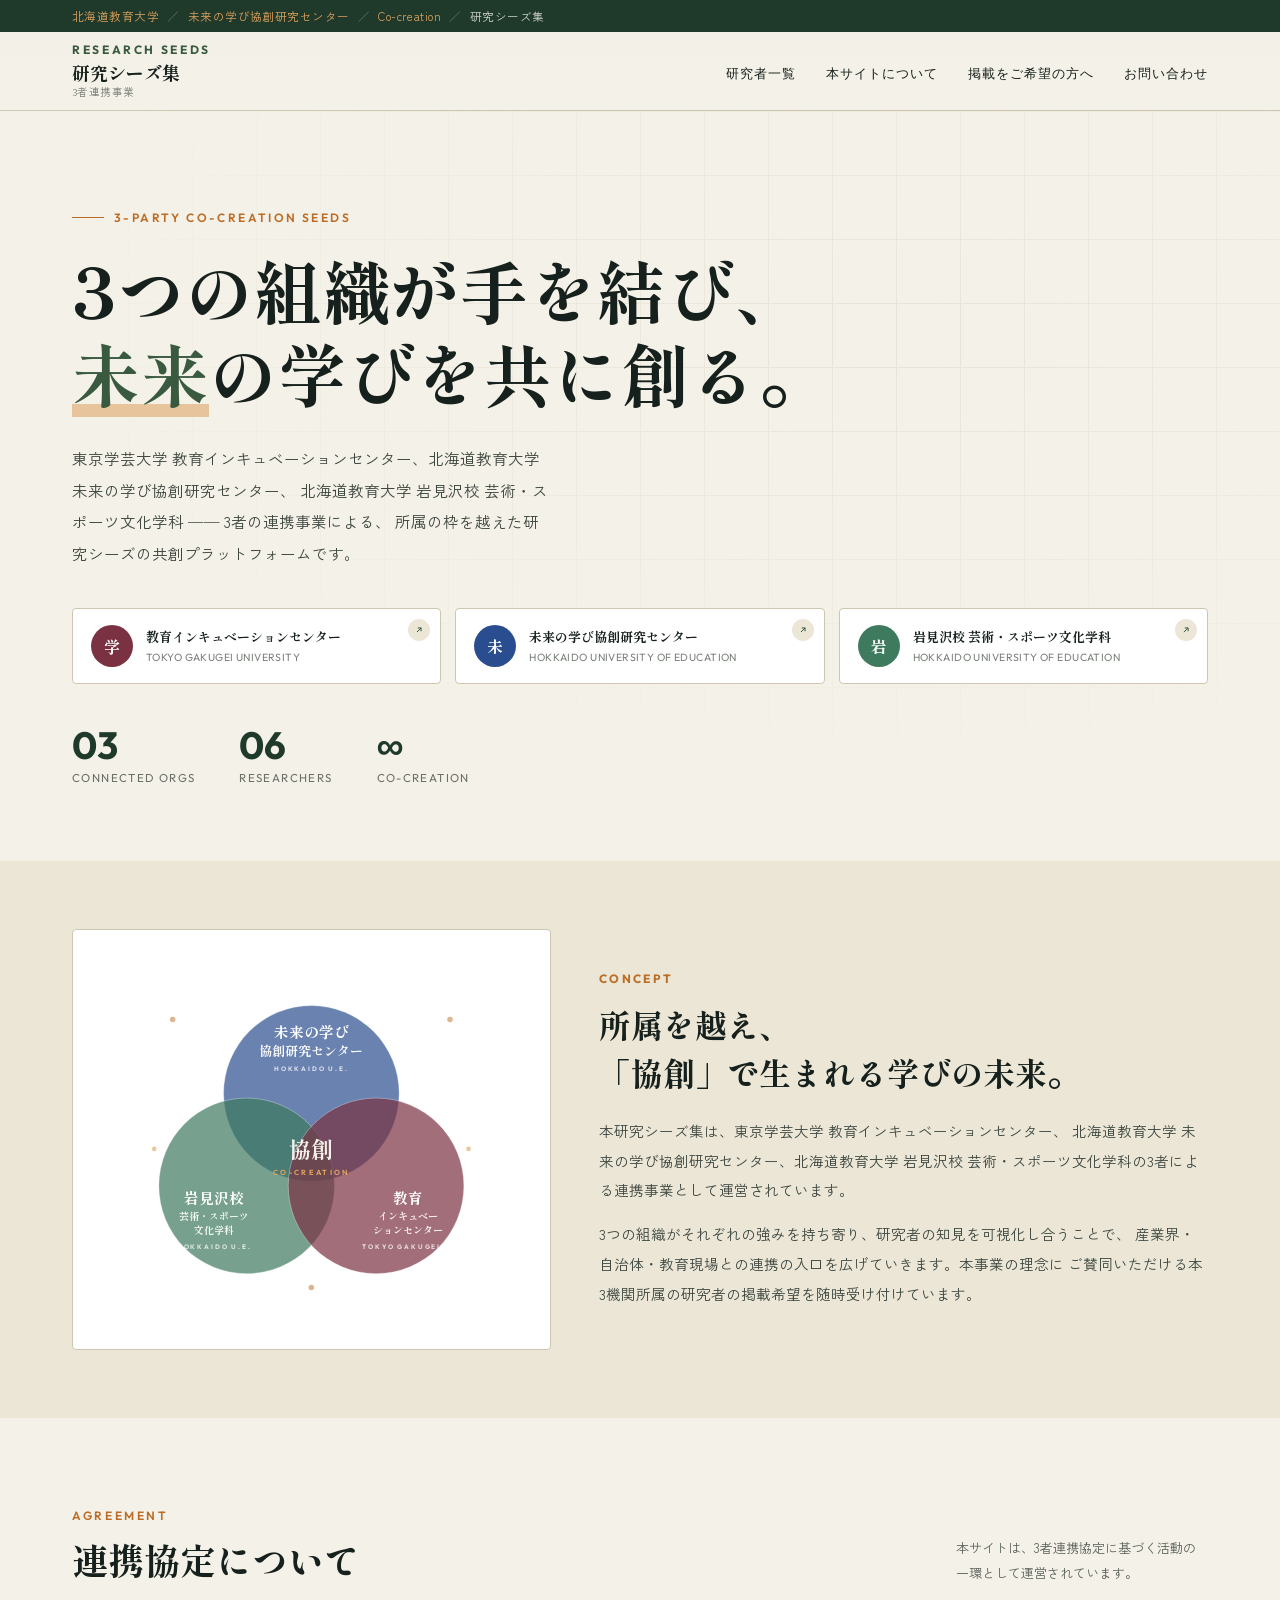
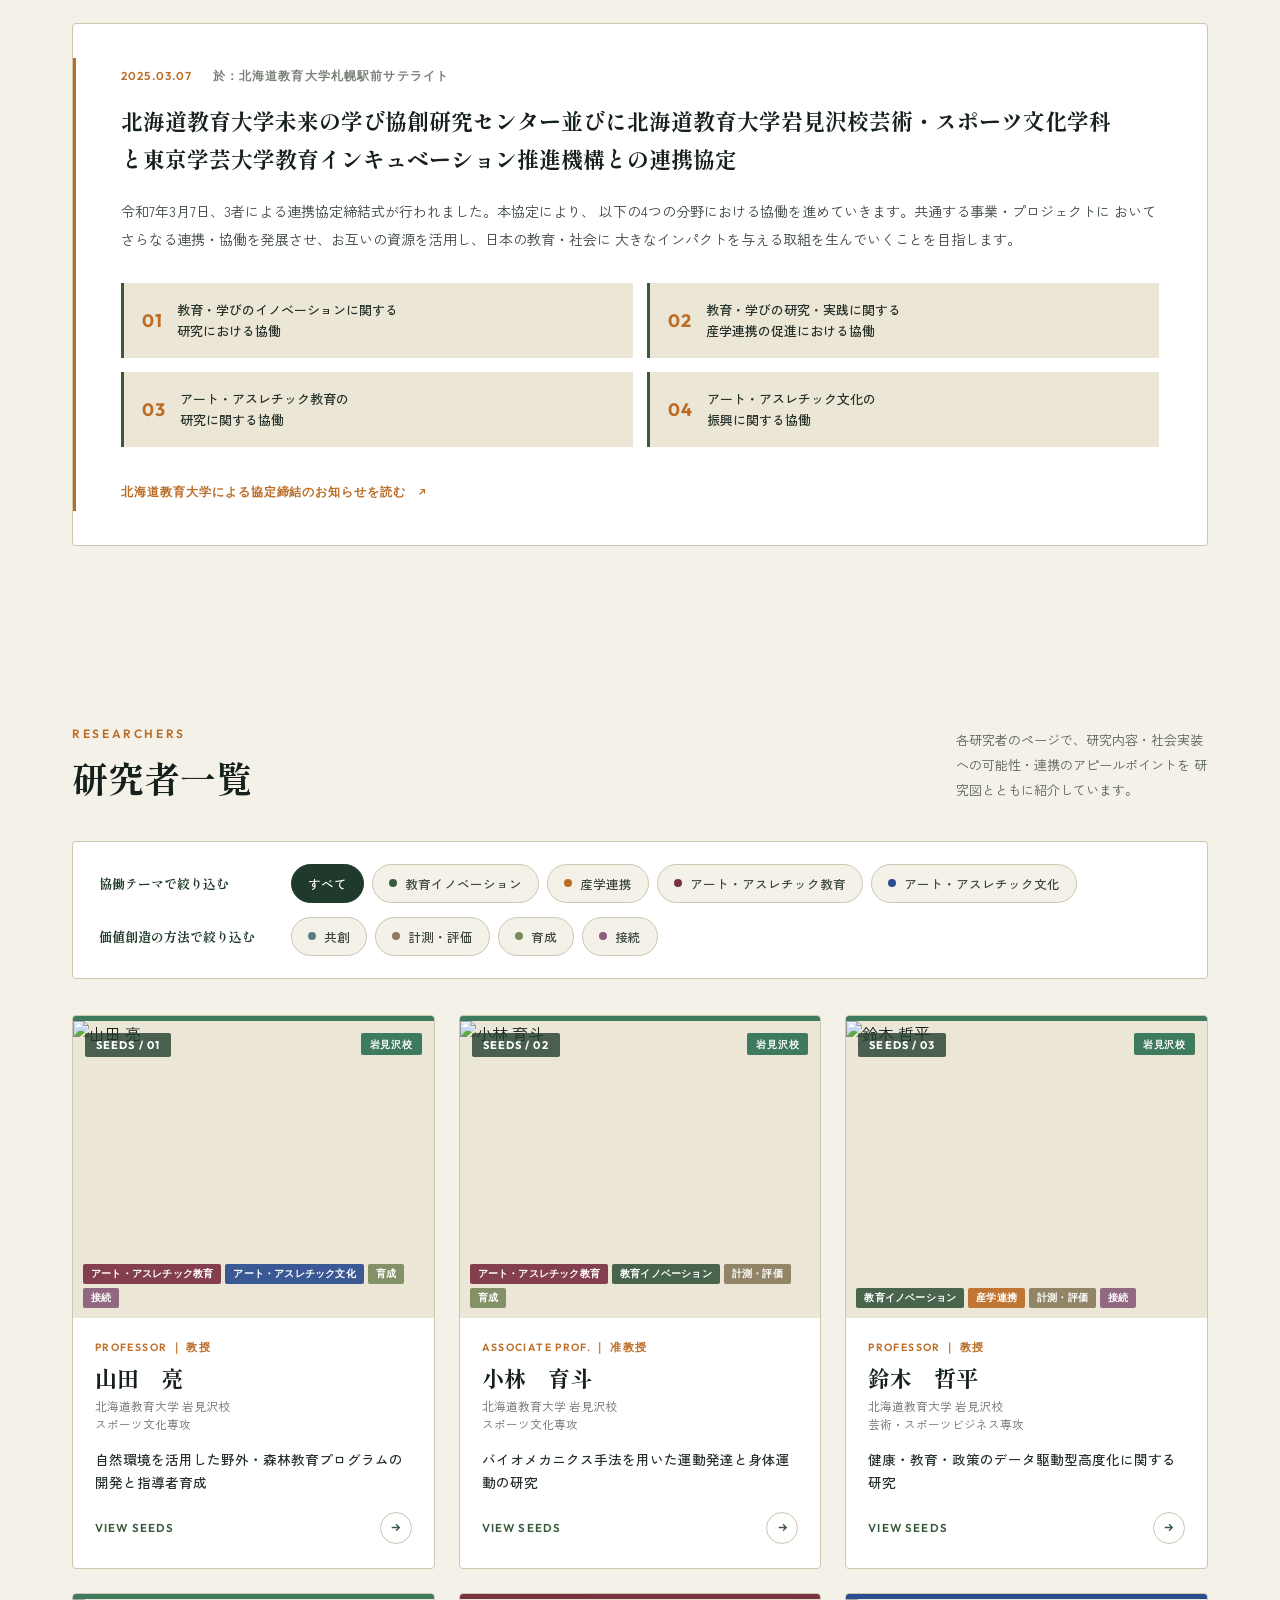
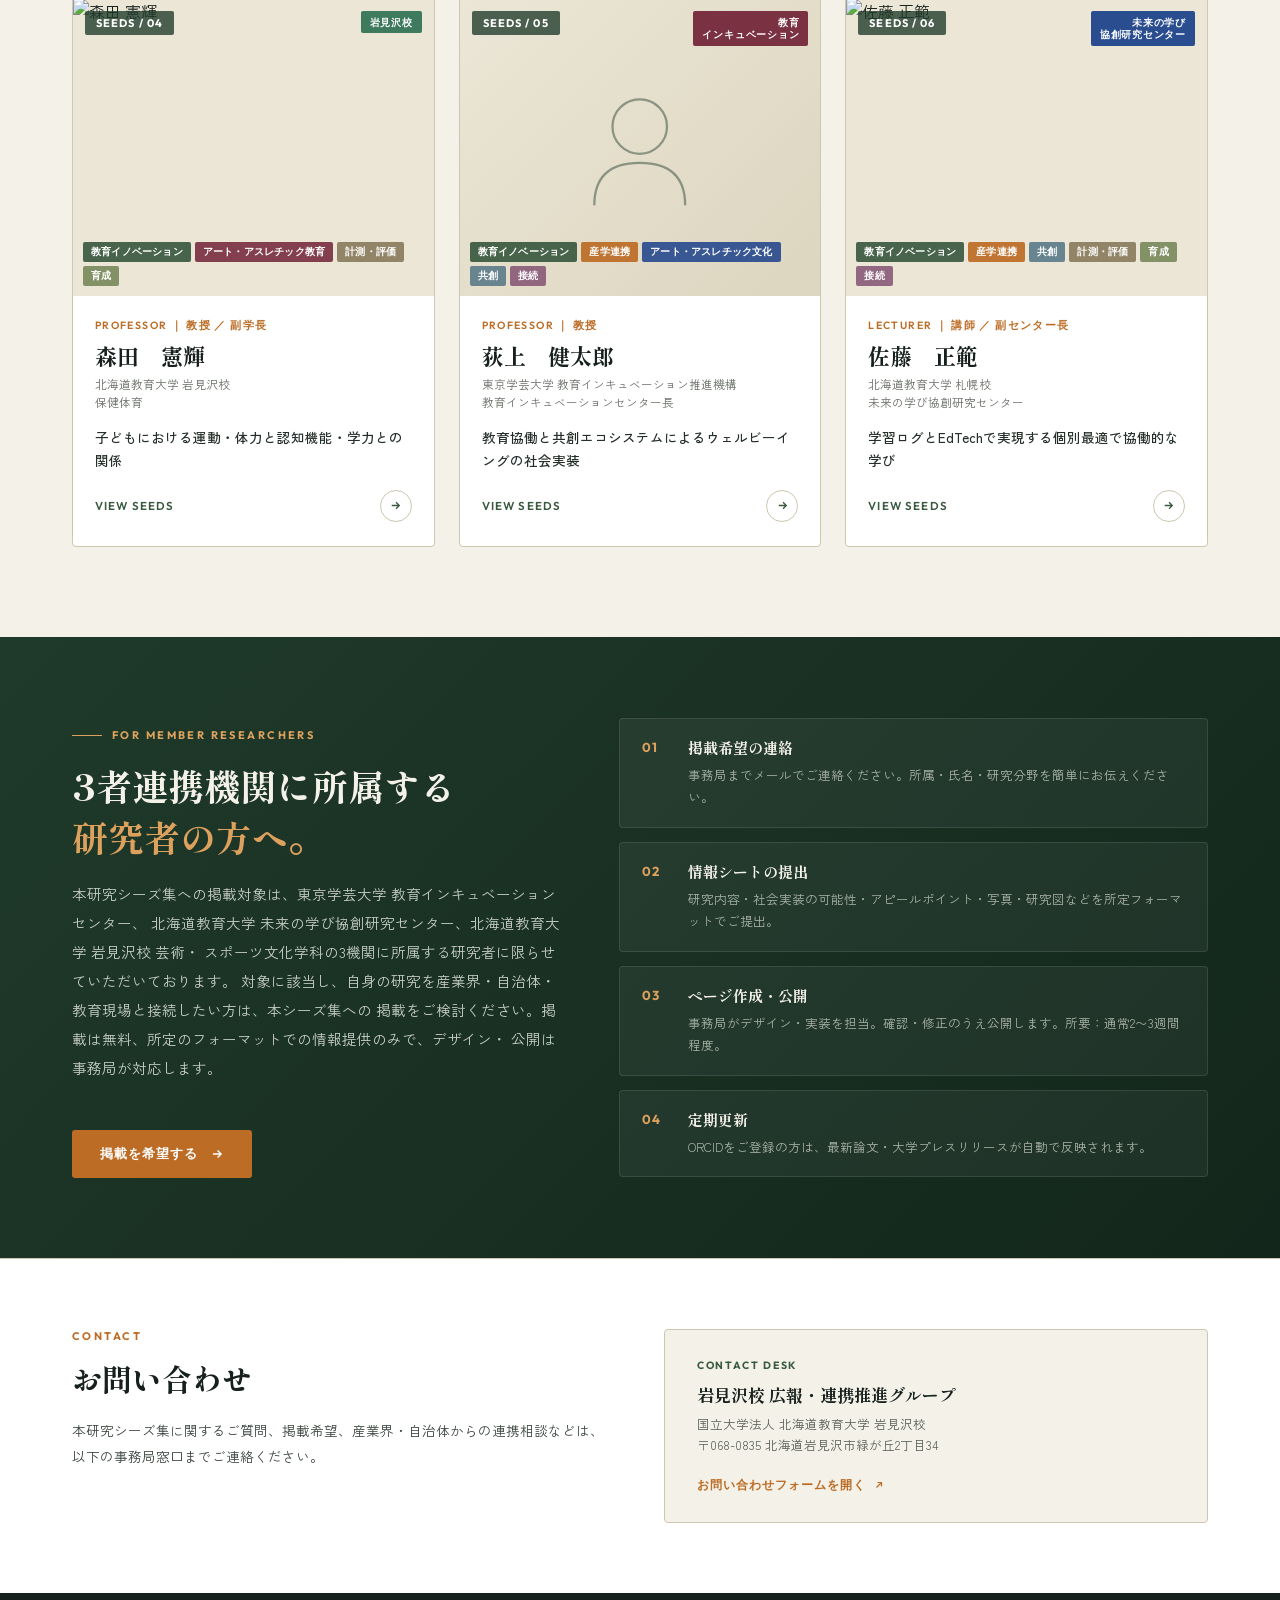
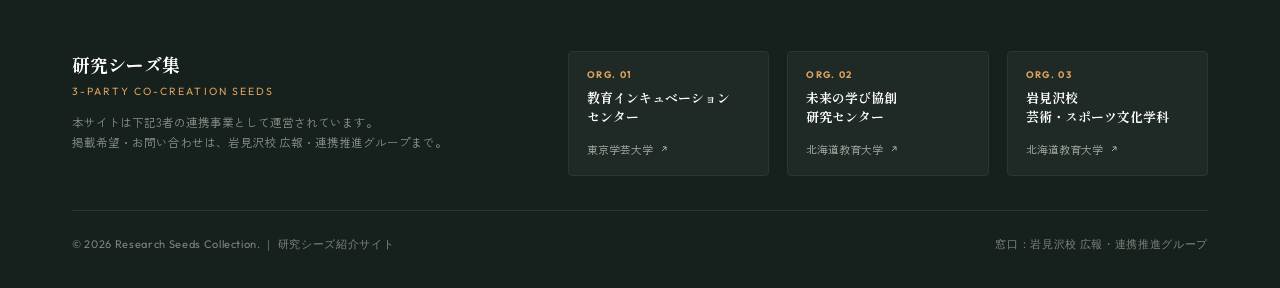
==== commit 7890b411: "Update index.html" ====
--- a/index.html
+++ b/index.html
@@ -394,7 +394,7 @@
           </div>
         </div>
         <div class="card-body">
-          <div class="card-role">LECTURER ｜ 特任講師 ／ 副センター長</div>
+          <div class="card-role">LECTURER ｜ 講師 ／ 副センター長</div>
           <div class="card-name">佐藤　正範</div>
           <div class="card-affil">北海道教育大学 札幌校<br>未来の学び協創研究センター</div>
           <div class="card-title">学習ログとEdTechで実現する個別最適で協働的な学び</div>
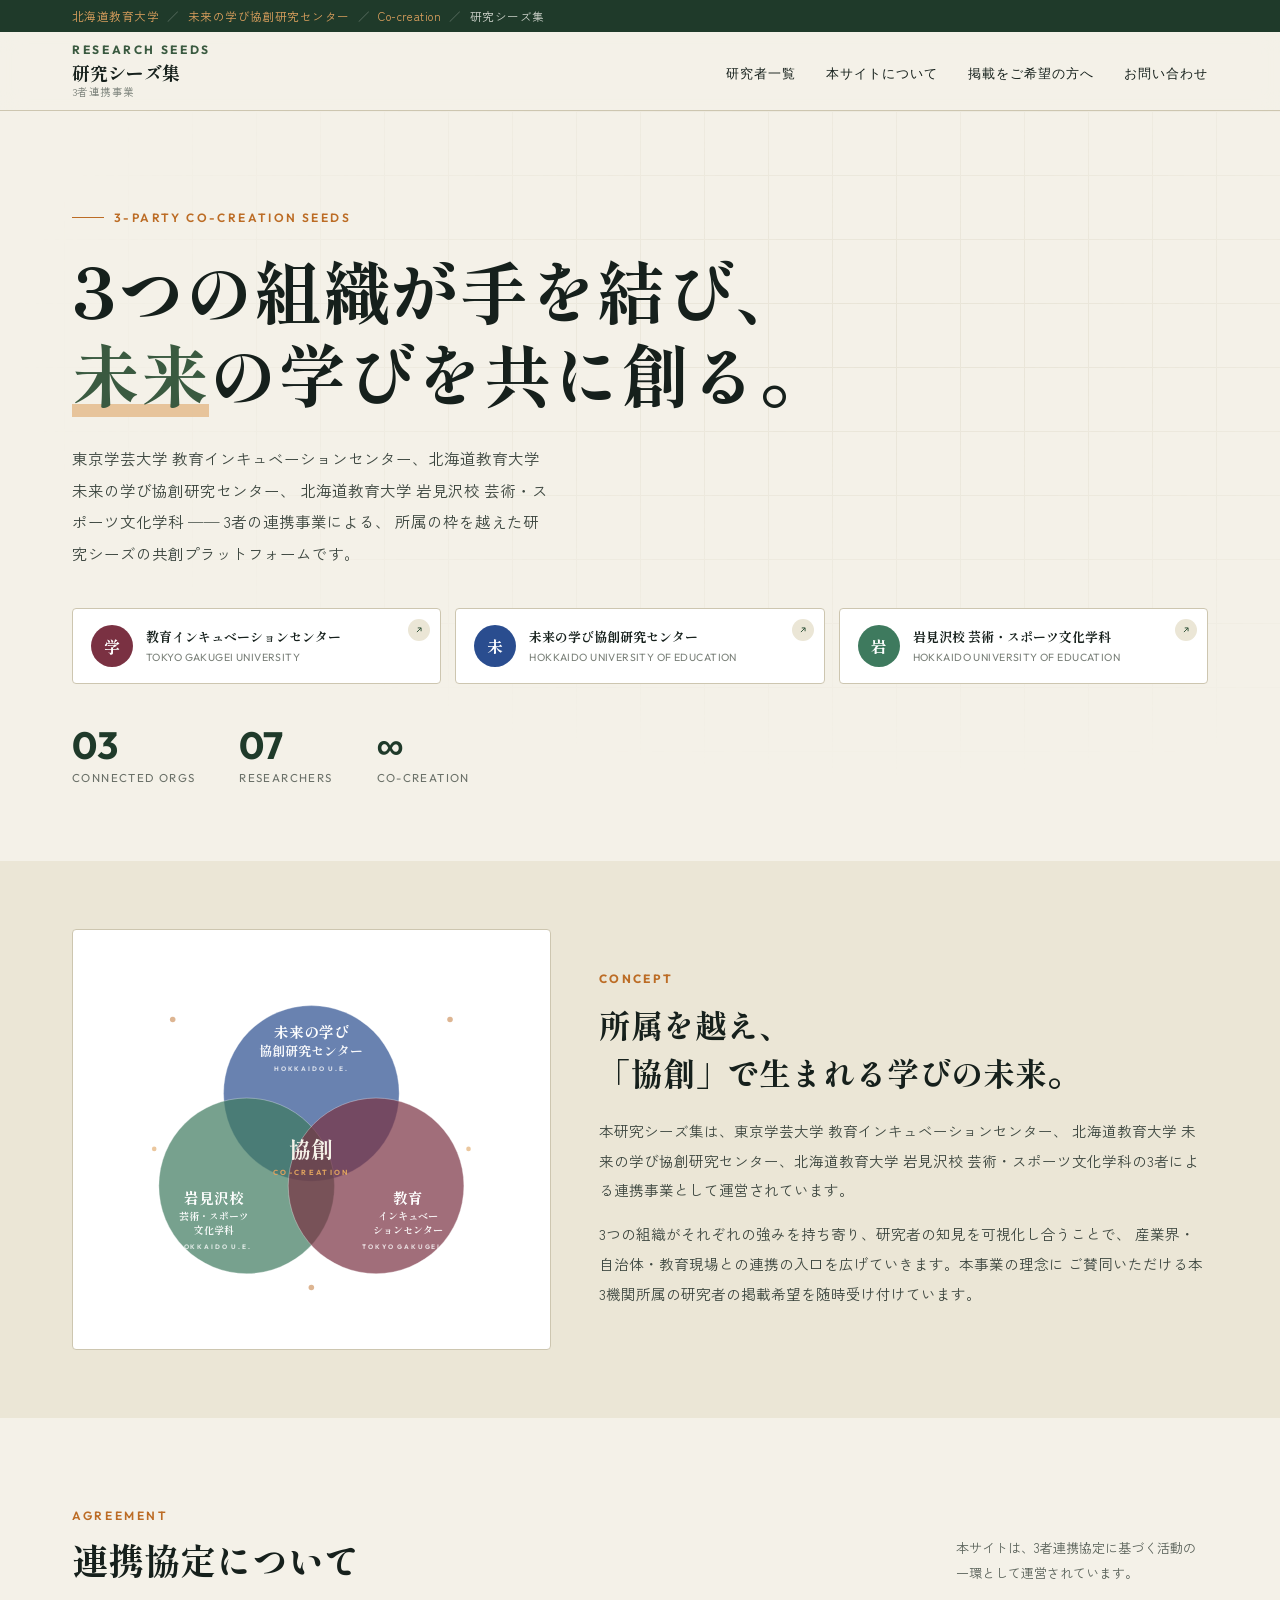
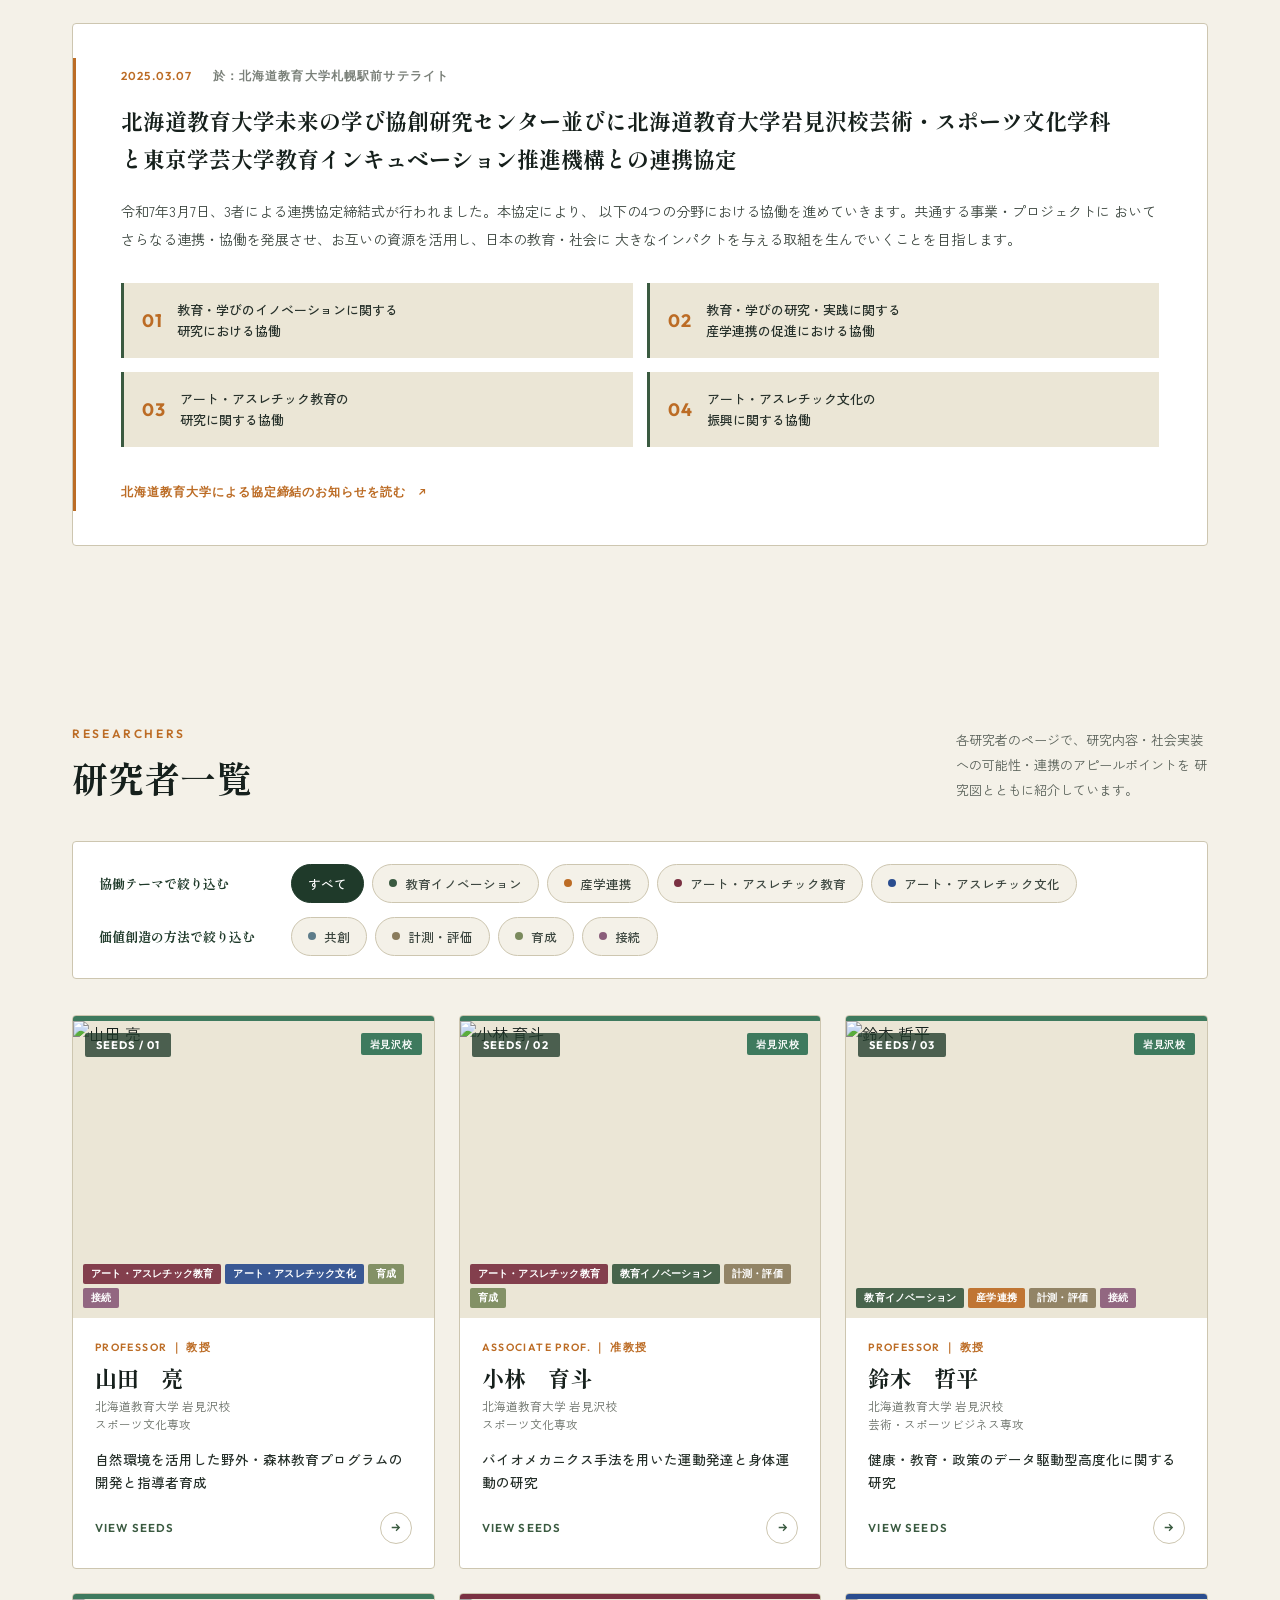
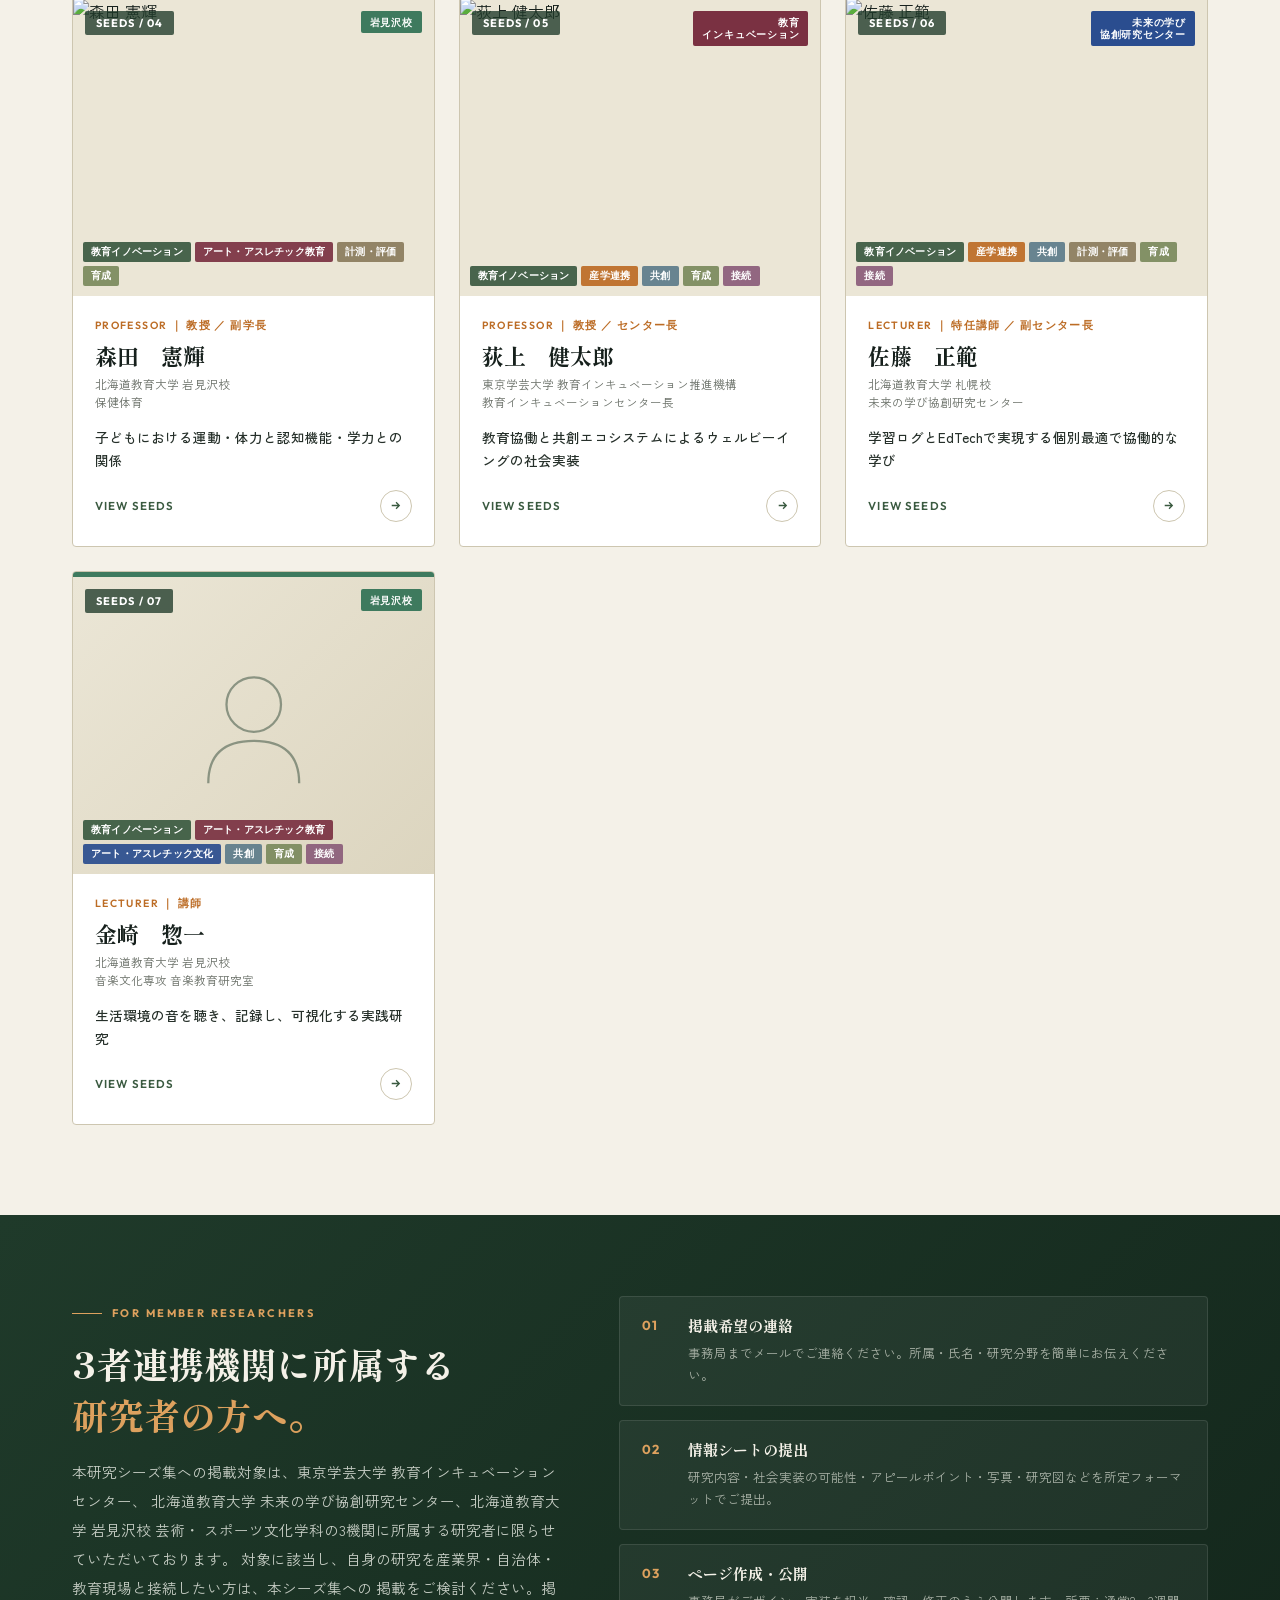
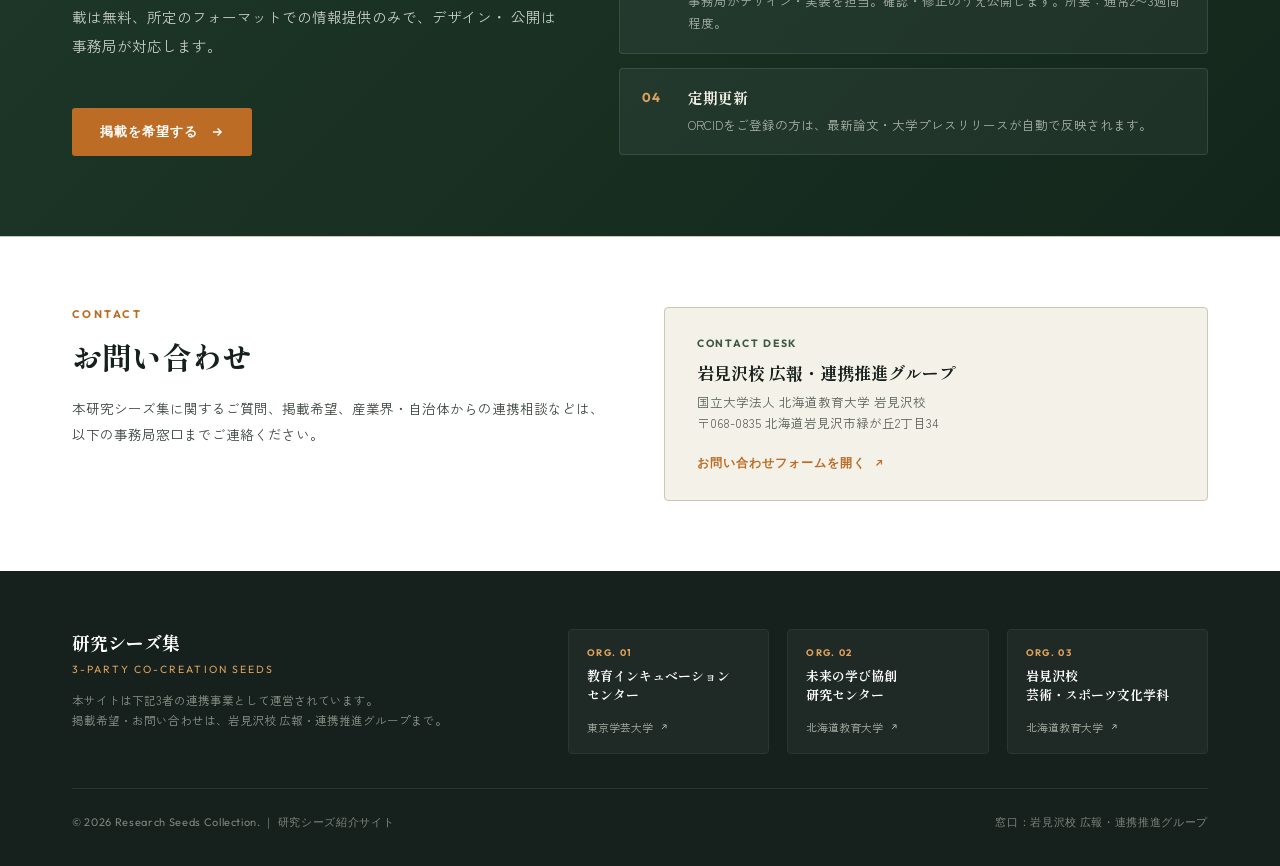
==== commit 78f33f6f: "Update researcher count and add new card section" ====
--- a/index.html
+++ b/index.html
@@ -81,7 +81,7 @@
 
     <div class="hero-stats">
       <div class="stat"><div class="num">03</div><div class="lab">CONNECTED ORGS</div></div>
-      <div class="stat"><div class="num">06</div><div class="lab">RESEARCHERS</div></div>
+      <div class="stat"><div class="num">07</div><div class="lab">RESEARCHERS</div></div>
       <div class="stat"><div class="num">∞</div><div class="lab">CO-CREATION</div></div>
     </div>
   </div>
@@ -345,28 +345,23 @@
         </div>
       </a>
 
-      <!-- Ogiue: 教育イノベーション, 産学連携, アート・アスレチック文化 / 共創, 接続 -->
-      <a class="card reveal" data-tags="t-edu t-ind t-aac v-co v-cn" href="ogiue.html">
+      <!-- Ogiue: 教育イノベーション, 産学連携 / 共創, 育成, 接続 -->
+      <a class="card reveal" data-tags="t-edu t-ind v-co v-cu v-cn" href="ogiue.html">
         <div class="card-univ-bar" style="background:#7a3142"></div>
         <div class="card-photo">
-          <div class="placeholder">
-            <svg viewBox="0 0 100 100" xmlns="http://www.w3.org/2000/svg">
-              <circle cx="50" cy="36" r="18" fill="none" stroke="#1f3a2a" stroke-width="1.5"/>
-              <path d="M20 88 Q20 60 50 60 Q80 60 80 88" fill="none" stroke="#1f3a2a" stroke-width="1.5"/>
-            </svg>
-          </div>
+          <img src="assets/ogiue.jpg" alt="荻上 健太郎">
           <span class="card-no">SEEDS / 05</span>
           <span class="card-univ-badge" style="background:#7a3142">教育<br>インキュベーション</span>
           <div class="card-tagrow">
             <span class="ctag t-edu">教育イノベーション</span>
             <span class="ctag t-ind">産学連携</span>
-            <span class="ctag t-aac">アート・アスレチック文化</span>
             <span class="ctag v-co">共創</span>
+            <span class="ctag v-cu">育成</span>
             <span class="ctag v-cn">接続</span>
           </div>
         </div>
         <div class="card-body">
-          <div class="card-role">PROFESSOR ｜ 教授</div>
+          <div class="card-role">PROFESSOR ｜ 教授 ／ センター長</div>
           <div class="card-name">荻上　健太郎</div>
           <div class="card-affil">東京学芸大学 教育インキュベーション推進機構<br>教育インキュベーションセンター長</div>
           <div class="card-title">教育協働と共創エコシステムによるウェルビーイングの社会実装</div>
@@ -394,10 +389,43 @@
           </div>
         </div>
         <div class="card-body">
-          <div class="card-role">LECTURER ｜ 講師 ／ 副センター長</div>
+          <div class="card-role">LECTURER ｜ 特任講師 ／ 副センター長</div>
           <div class="card-name">佐藤　正範</div>
           <div class="card-affil">北海道教育大学 札幌校<br>未来の学び協創研究センター</div>
           <div class="card-title">学習ログとEdTechで実現する個別最適で協働的な学び</div>
+          <div class="card-link">
+            <span>VIEW SEEDS</span>
+            <span class="arr"><svg width="13" height="13" viewBox="0 0 24 24" fill="none" stroke-width="2.4"><path d="M5 12h14M13 6l6 6-6 6"/></svg></span>
+          </div>
+        </div>
+      </a>
+
+      <!-- Kanazaki: 教育イノベーション, アート・アスレチック教育, アート・アスレチック文化 / 共創, 育成, 接続 -->
+      <a class="card reveal" data-tags="t-edu t-aae t-aac v-co v-cu v-cn" href="kanazaki.html">
+        <div class="card-univ-bar" style="background:#3e7a5e"></div>
+        <div class="card-photo">
+          <div class="placeholder">
+            <svg viewBox="0 0 100 100" xmlns="http://www.w3.org/2000/svg">
+              <circle cx="50" cy="36" r="18" fill="none" stroke="#1f3a2a" stroke-width="1.5"/>
+              <path d="M20 88 Q20 60 50 60 Q80 60 80 88" fill="none" stroke="#1f3a2a" stroke-width="1.5"/>
+            </svg>
+          </div>
+          <span class="card-no">SEEDS / 07</span>
+          <span class="card-univ-badge" style="background:#3e7a5e">岩見沢校</span>
+          <div class="card-tagrow">
+            <span class="ctag t-edu">教育イノベーション</span>
+            <span class="ctag t-aae">アート・アスレチック教育</span>
+            <span class="ctag t-aac">アート・アスレチック文化</span>
+            <span class="ctag v-co">共創</span>
+            <span class="ctag v-cu">育成</span>
+            <span class="ctag v-cn">接続</span>
+          </div>
+        </div>
+        <div class="card-body">
+          <div class="card-role">LECTURER ｜ 講師</div>
+          <div class="card-name">金崎　惣一</div>
+          <div class="card-affil">北海道教育大学 岩見沢校<br>音楽文化専攻 音楽教育研究室</div>
+          <div class="card-title">生活環境の音を聴き、記録し、可視化する実践研究</div>
           <div class="card-link">
             <span>VIEW SEEDS</span>
             <span class="arr"><svg width="13" height="13" viewBox="0 0 24 24" fill="none" stroke-width="2.4"><path d="M5 12h14M13 6l6 6-6 6"/></svg></span>
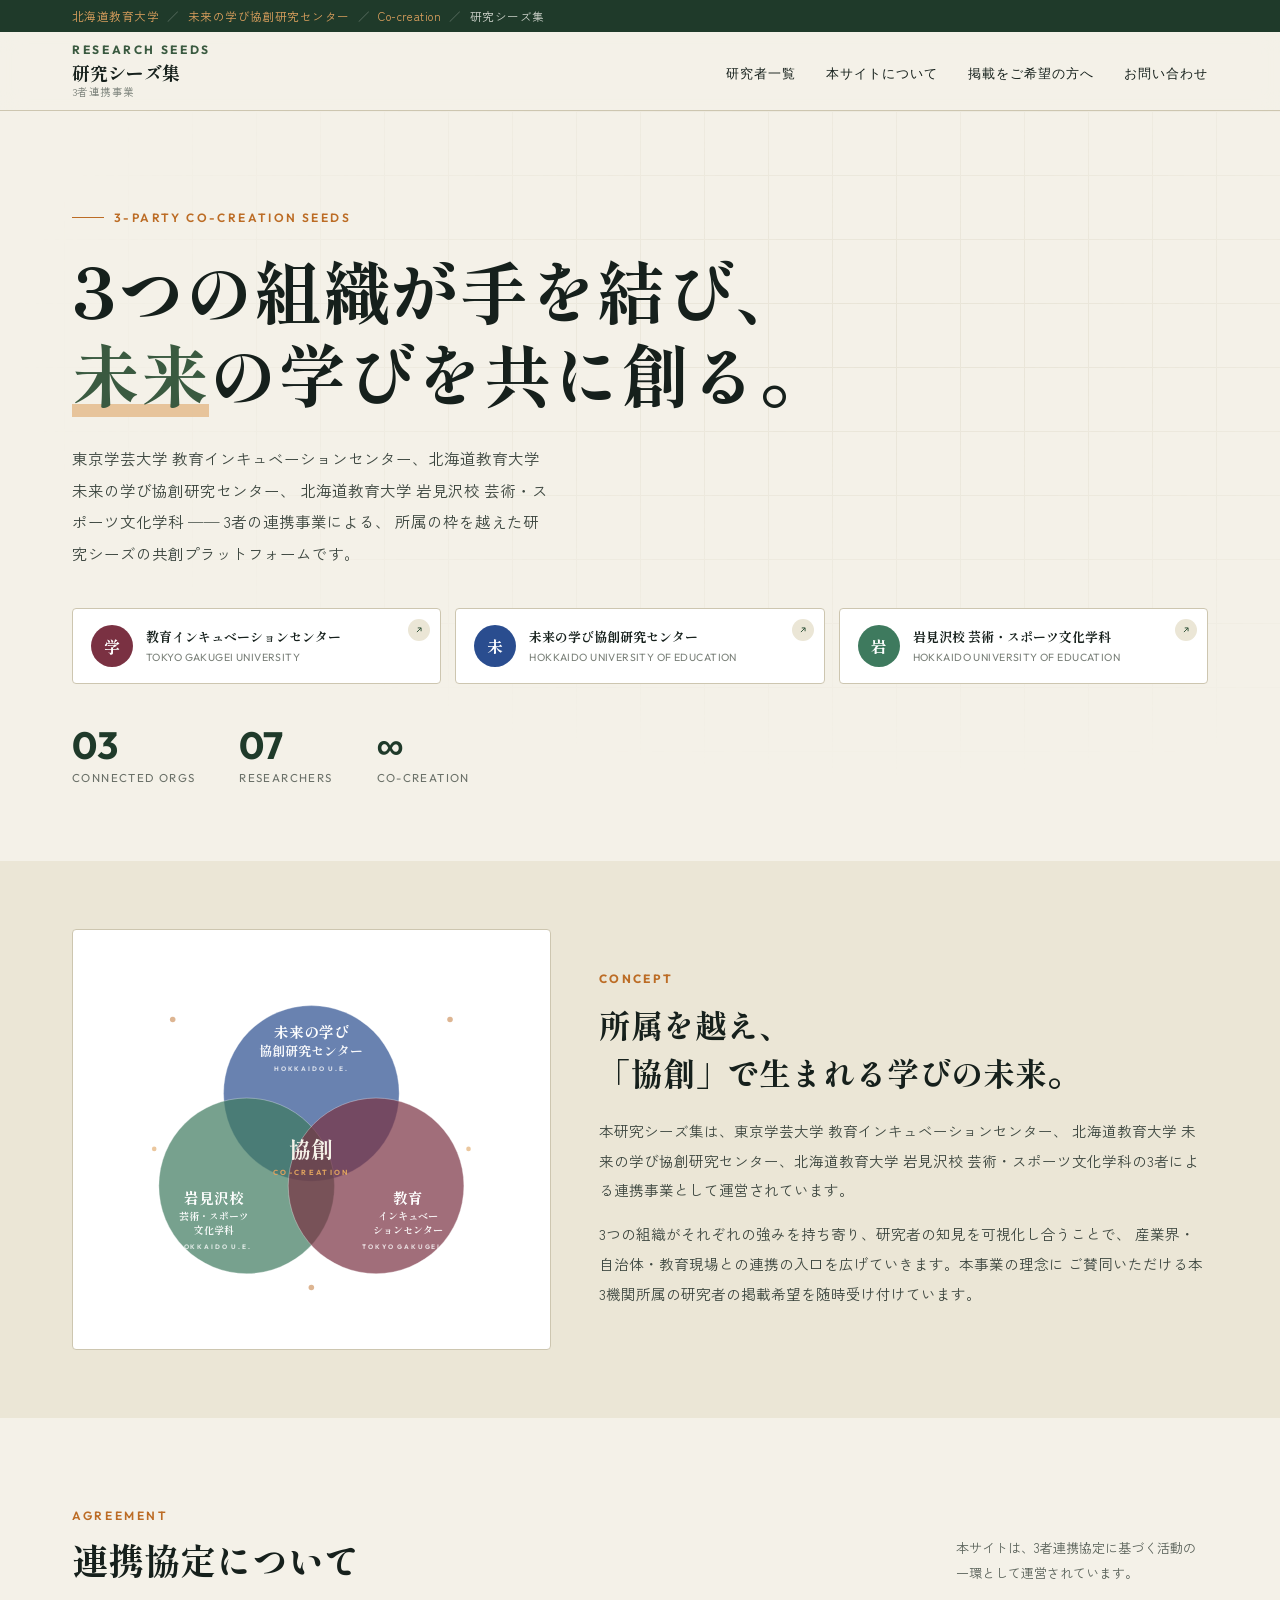
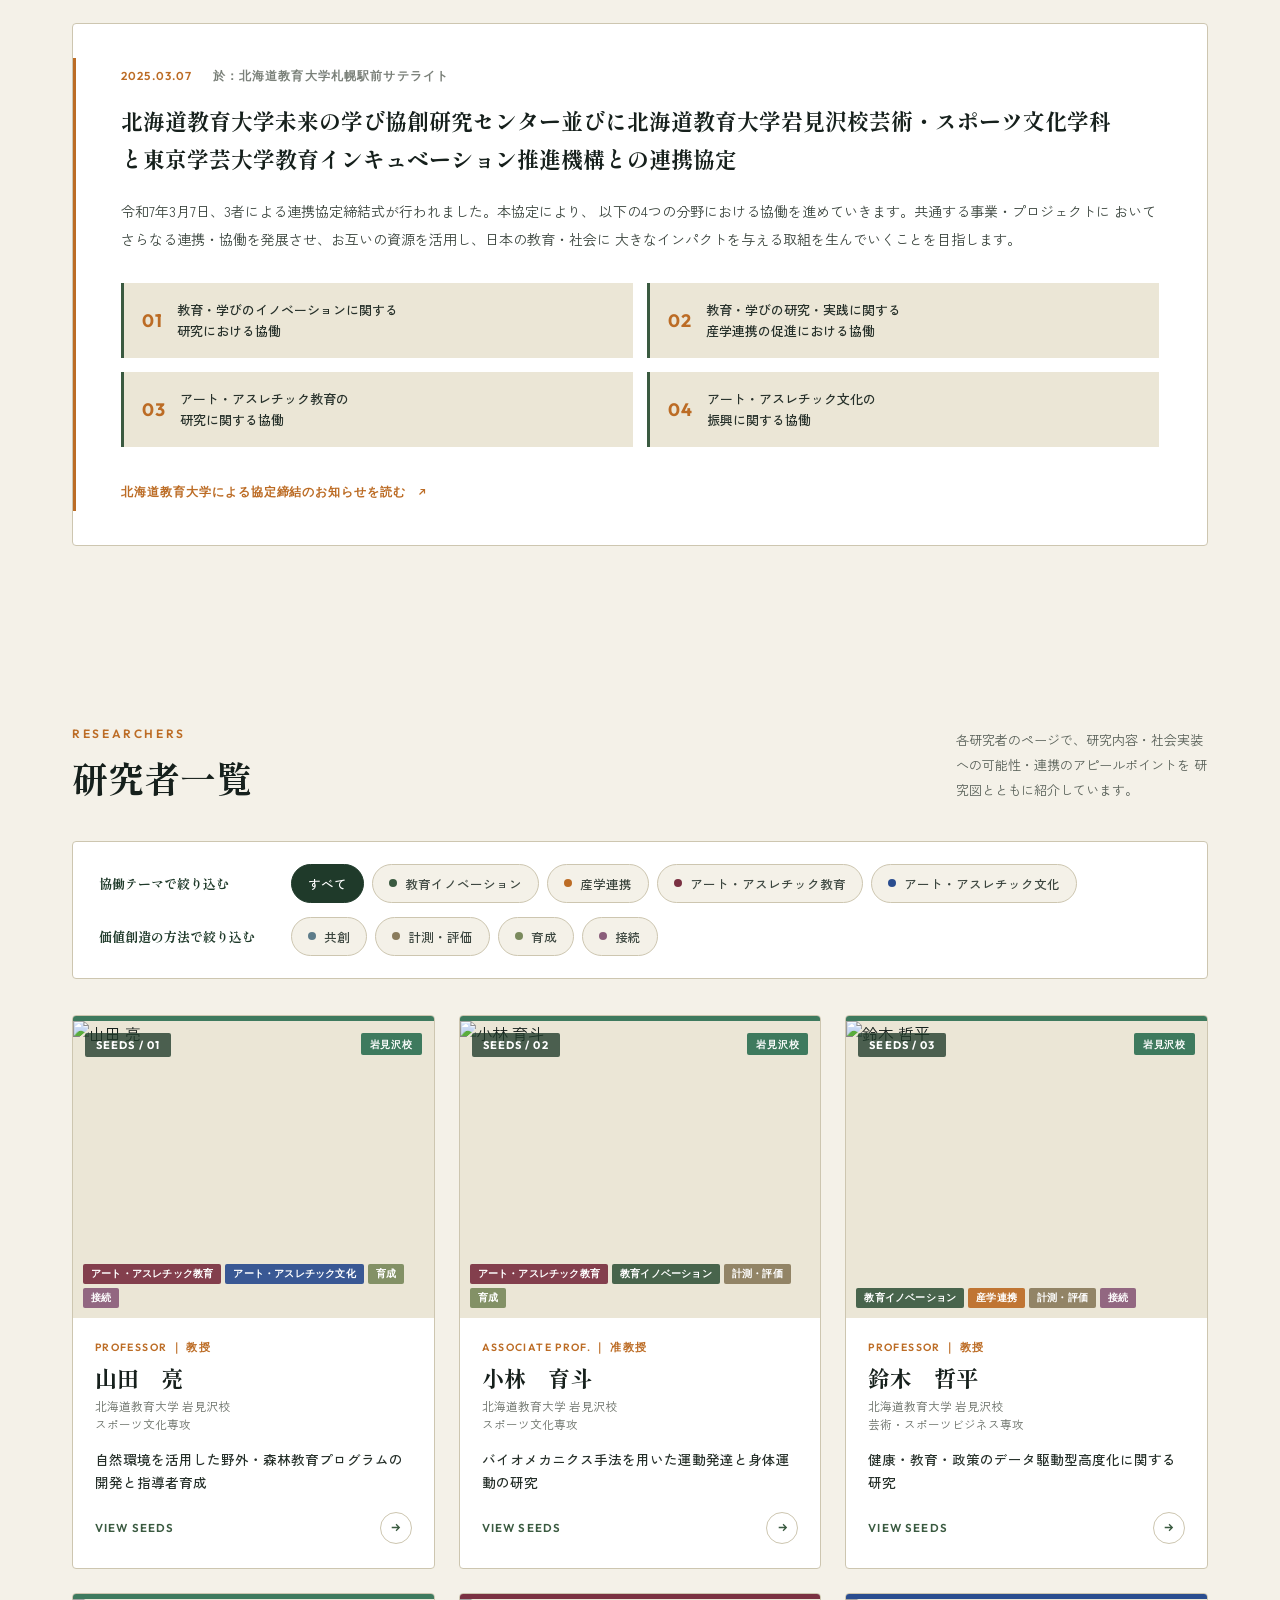
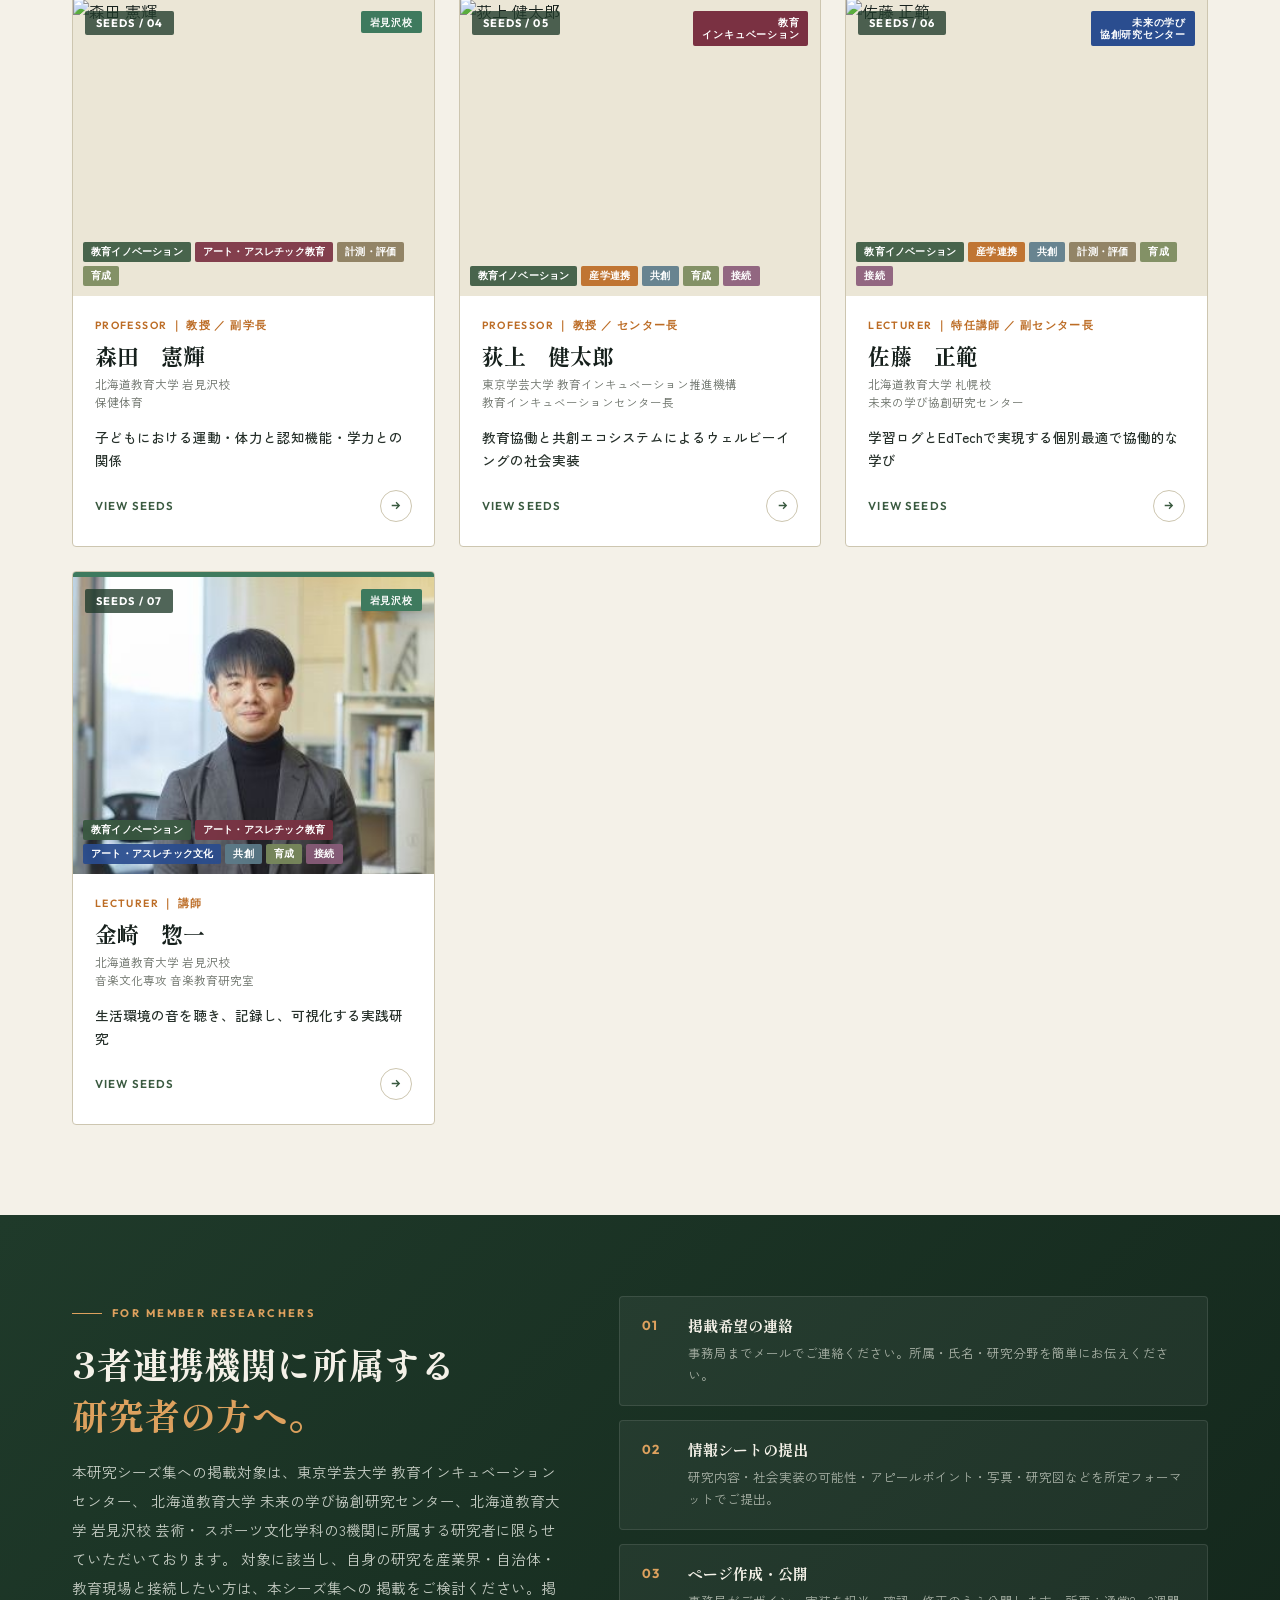
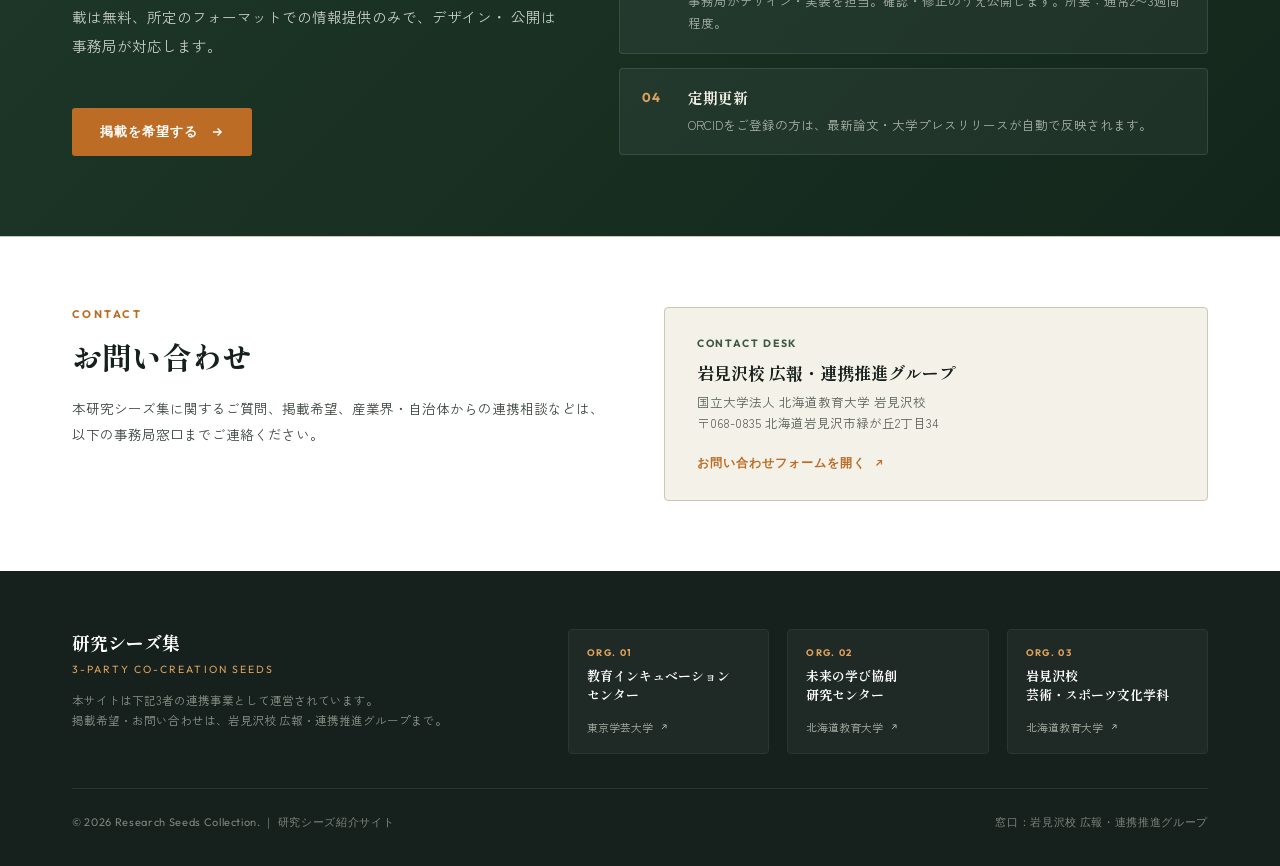
==== commit bf36caef: "Update Kanazaki card photo to use an image Replaced placeholder SVG with an image for Kanazaki." ====
--- a/index.html
+++ b/index.html
@@ -404,12 +404,7 @@
       <a class="card reveal" data-tags="t-edu t-aae t-aac v-co v-cu v-cn" href="kanazaki.html">
         <div class="card-univ-bar" style="background:#3e7a5e"></div>
         <div class="card-photo">
-          <div class="placeholder">
-            <svg viewBox="0 0 100 100" xmlns="http://www.w3.org/2000/svg">
-              <circle cx="50" cy="36" r="18" fill="none" stroke="#1f3a2a" stroke-width="1.5"/>
-              <path d="M20 88 Q20 60 50 60 Q80 60 80 88" fill="none" stroke="#1f3a2a" stroke-width="1.5"/>
-            </svg>
-          </div>
+          <img src="assets/kanazaki.jpg" alt="金崎 惣一">
           <span class="card-no">SEEDS / 07</span>
           <span class="card-univ-badge" style="background:#3e7a5e">岩見沢校</span>
           <div class="card-tagrow">
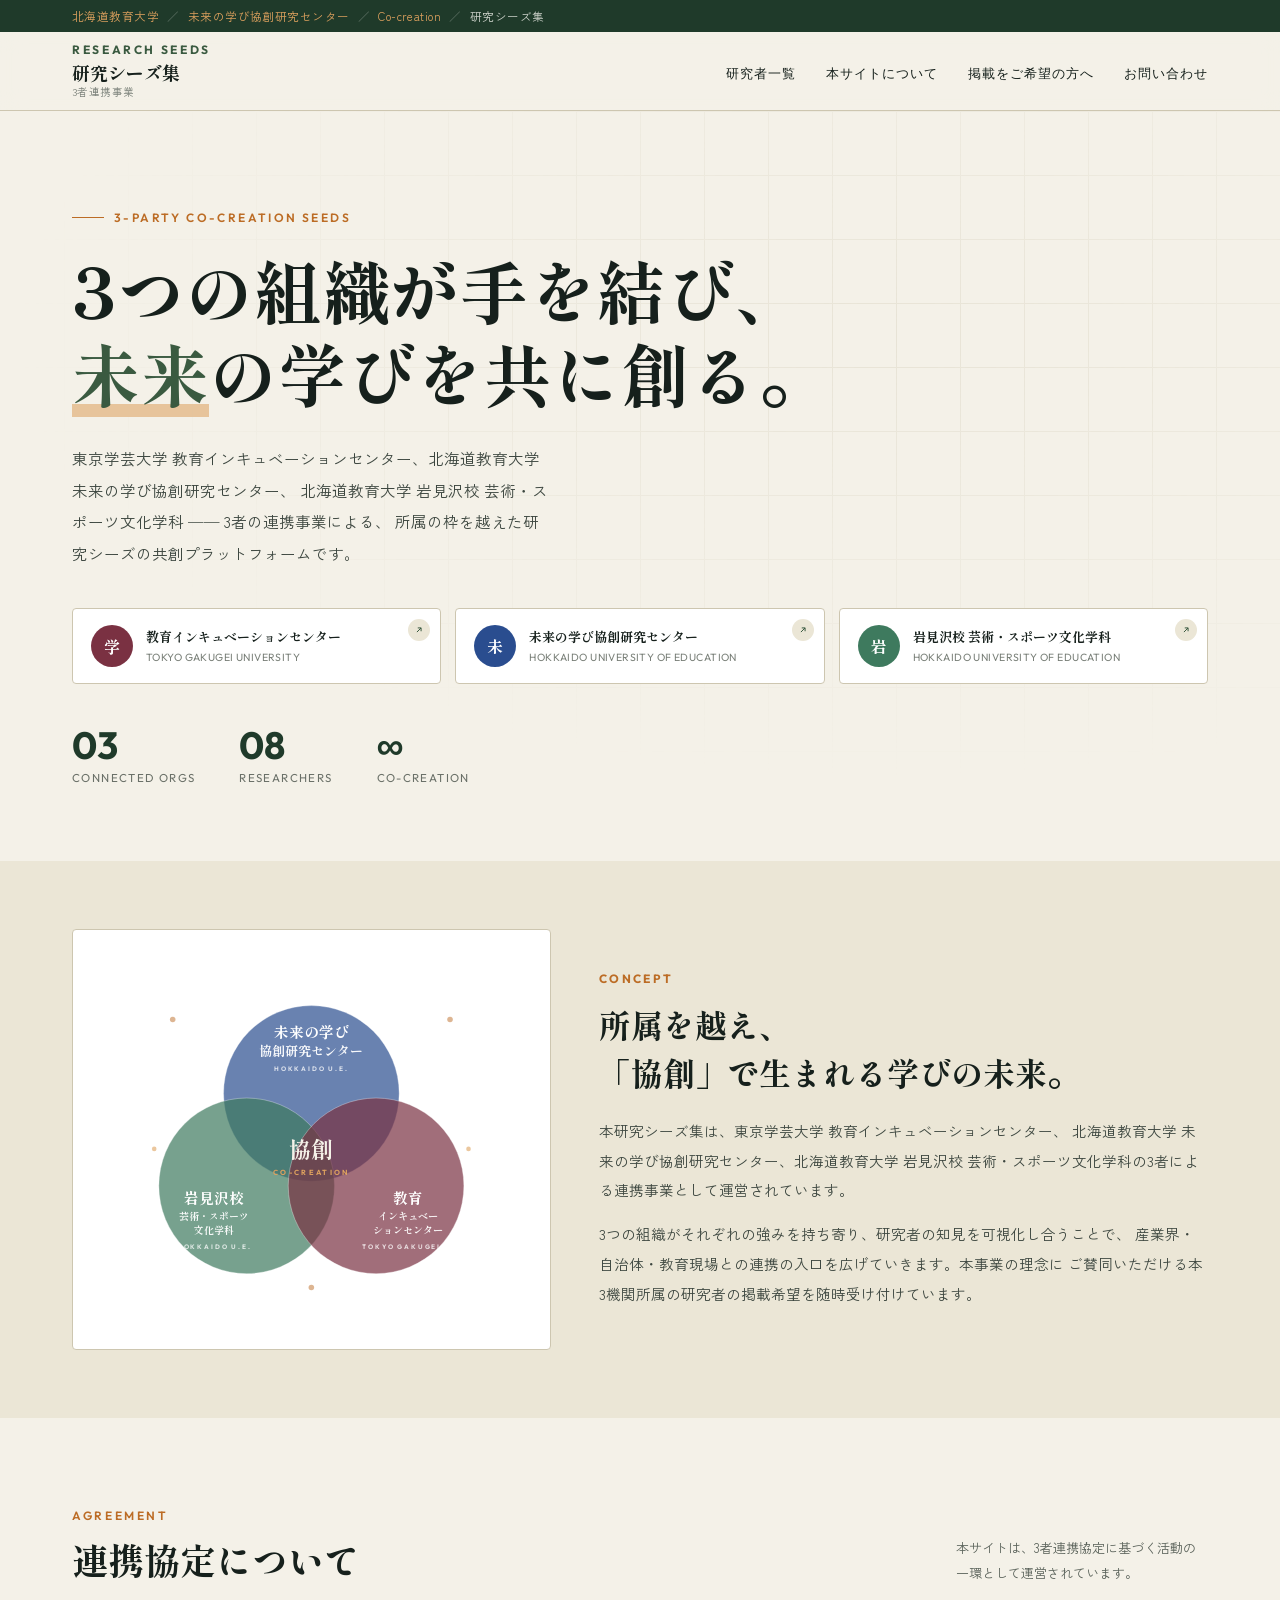
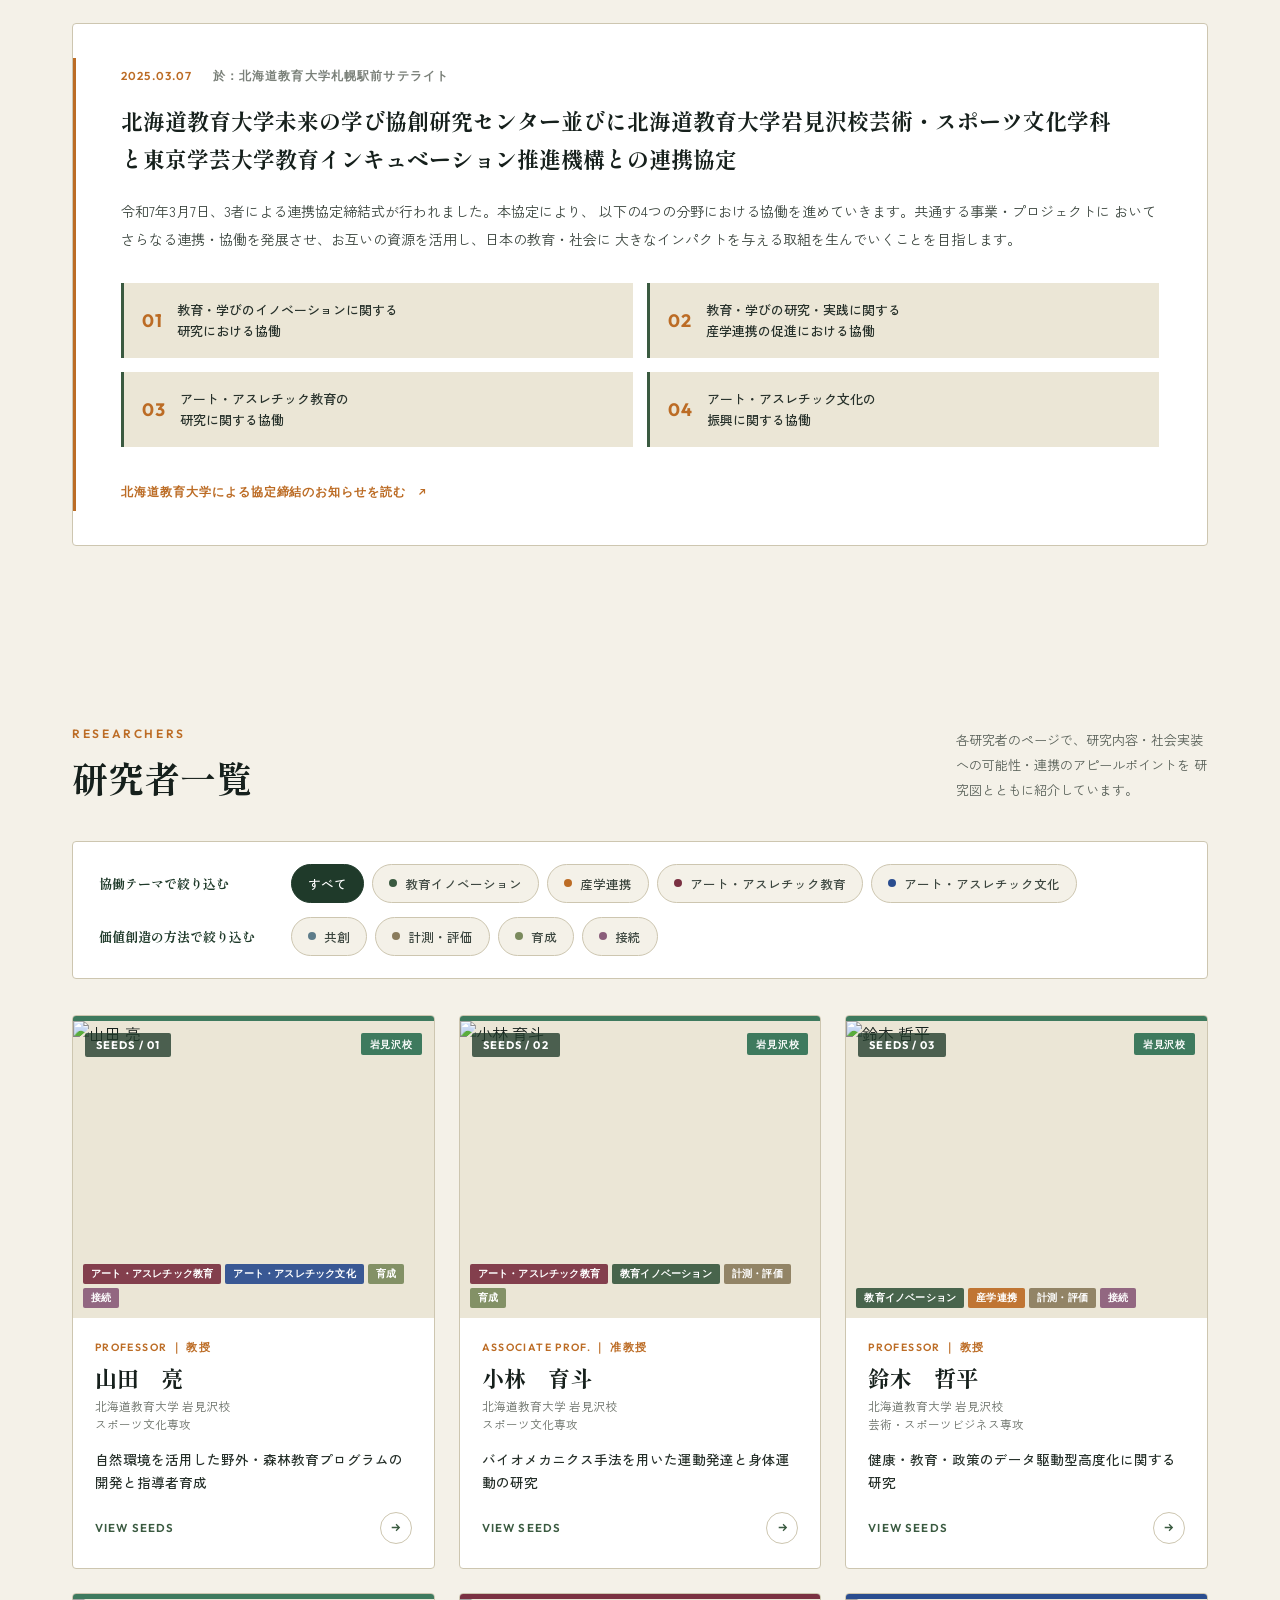
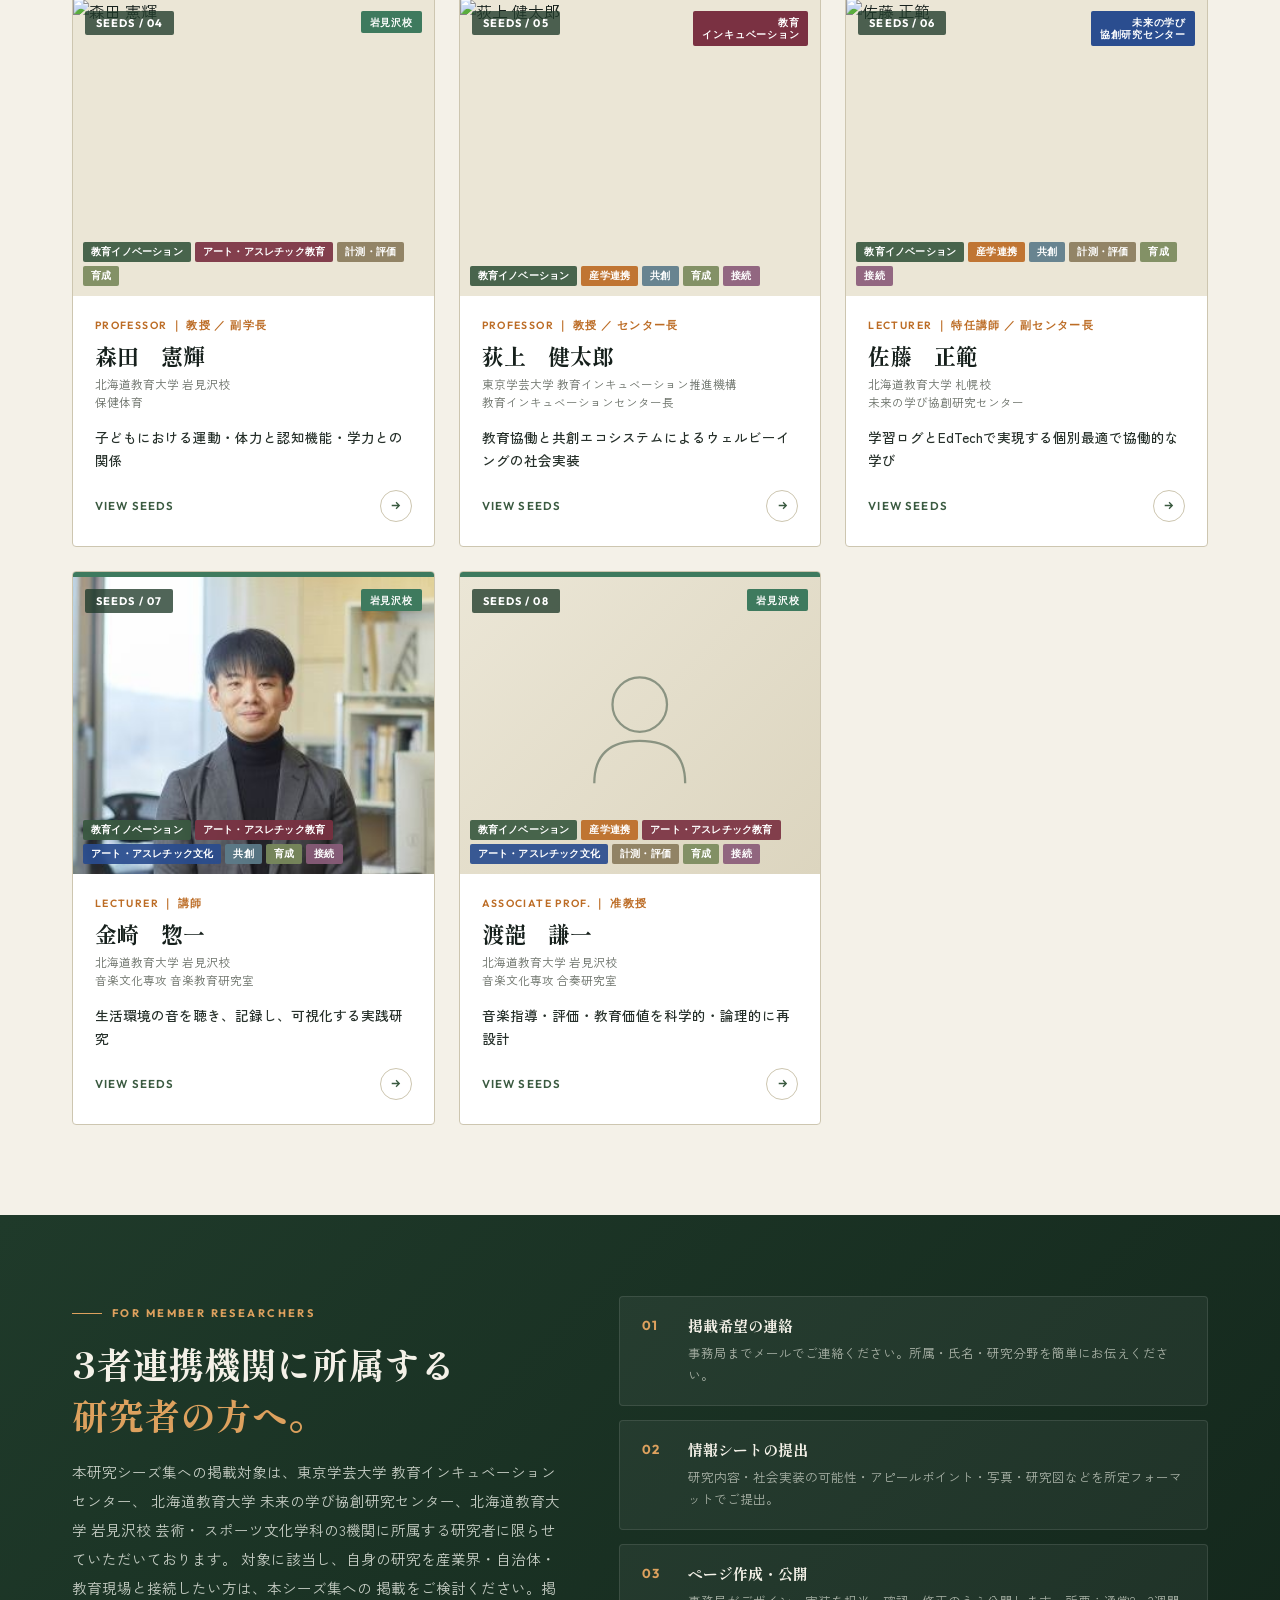
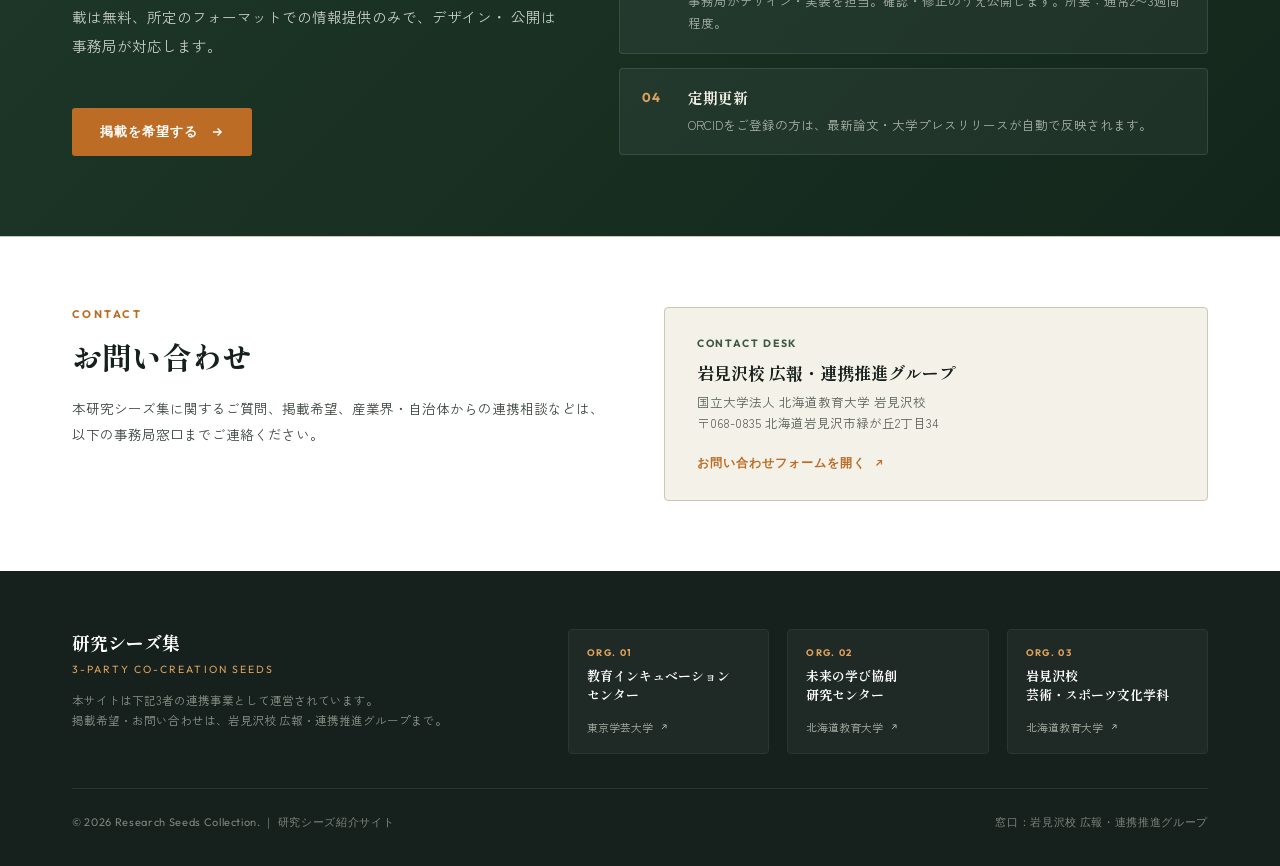
==== commit 4334456a: "Update index.html" ====
--- a/index.html
+++ b/index.html
@@ -81,7 +81,7 @@
 
     <div class="hero-stats">
       <div class="stat"><div class="num">03</div><div class="lab">CONNECTED ORGS</div></div>
-      <div class="stat"><div class="num">07</div><div class="lab">RESEARCHERS</div></div>
+      <div class="stat"><div class="num">08</div><div class="lab">RESEARCHERS</div></div>
       <div class="stat"><div class="num">∞</div><div class="lab">CO-CREATION</div></div>
     </div>
   </div>
@@ -421,6 +421,40 @@
           <div class="card-name">金崎　惣一</div>
           <div class="card-affil">北海道教育大学 岩見沢校<br>音楽文化専攻 音楽教育研究室</div>
           <div class="card-title">生活環境の音を聴き、記録し、可視化する実践研究</div>
+          <div class="card-link">
+            <span>VIEW SEEDS</span>
+            <span class="arr"><svg width="13" height="13" viewBox="0 0 24 24" fill="none" stroke-width="2.4"><path d="M5 12h14M13 6l6 6-6 6"/></svg></span>
+          </div>
+        </div>
+      </a>
+
+      <!-- Watanabe: 教育イノベーション, 産学連携, アート・アスレチック教育, アート・アスレチック文化 / 計測・評価, 育成, 接続 -->
+      <a class="card reveal" data-tags="t-edu t-ind t-aae t-aac v-me v-cu v-cn" href="watanabe.html">
+        <div class="card-univ-bar" style="background:#3e7a5e"></div>
+        <div class="card-photo">
+          <div class="placeholder">
+            <svg viewBox="0 0 100 100" xmlns="http://www.w3.org/2000/svg">
+              <circle cx="50" cy="36" r="18" fill="none" stroke="#1f3a2a" stroke-width="1.5"/>
+              <path d="M20 88 Q20 60 50 60 Q80 60 80 88" fill="none" stroke="#1f3a2a" stroke-width="1.5"/>
+            </svg>
+          </div>
+          <span class="card-no">SEEDS / 08</span>
+          <span class="card-univ-badge" style="background:#3e7a5e">岩見沢校</span>
+          <div class="card-tagrow">
+            <span class="ctag t-edu">教育イノベーション</span>
+            <span class="ctag t-ind">産学連携</span>
+            <span class="ctag t-aae">アート・アスレチック教育</span>
+            <span class="ctag t-aac">アート・アスレチック文化</span>
+            <span class="ctag v-me">計測・評価</span>
+            <span class="ctag v-cu">育成</span>
+            <span class="ctag v-cn">接続</span>
+          </div>
+        </div>
+        <div class="card-body">
+          <div class="card-role">ASSOCIATE PROF. ｜ 准教授</div>
+          <div class="card-name">渡郶　謙一</div>
+          <div class="card-affil">北海道教育大学 岩見沢校<br>音楽文化専攻 合奏研究室</div>
+          <div class="card-title">音楽指導・評価・教育価値を科学的・論理的に再設計</div>
           <div class="card-link">
             <span>VIEW SEEDS</span>
             <span class="arr"><svg width="13" height="13" viewBox="0 0 24 24" fill="none" stroke-width="2.4"><path d="M5 12h14M13 6l6 6-6 6"/></svg></span>
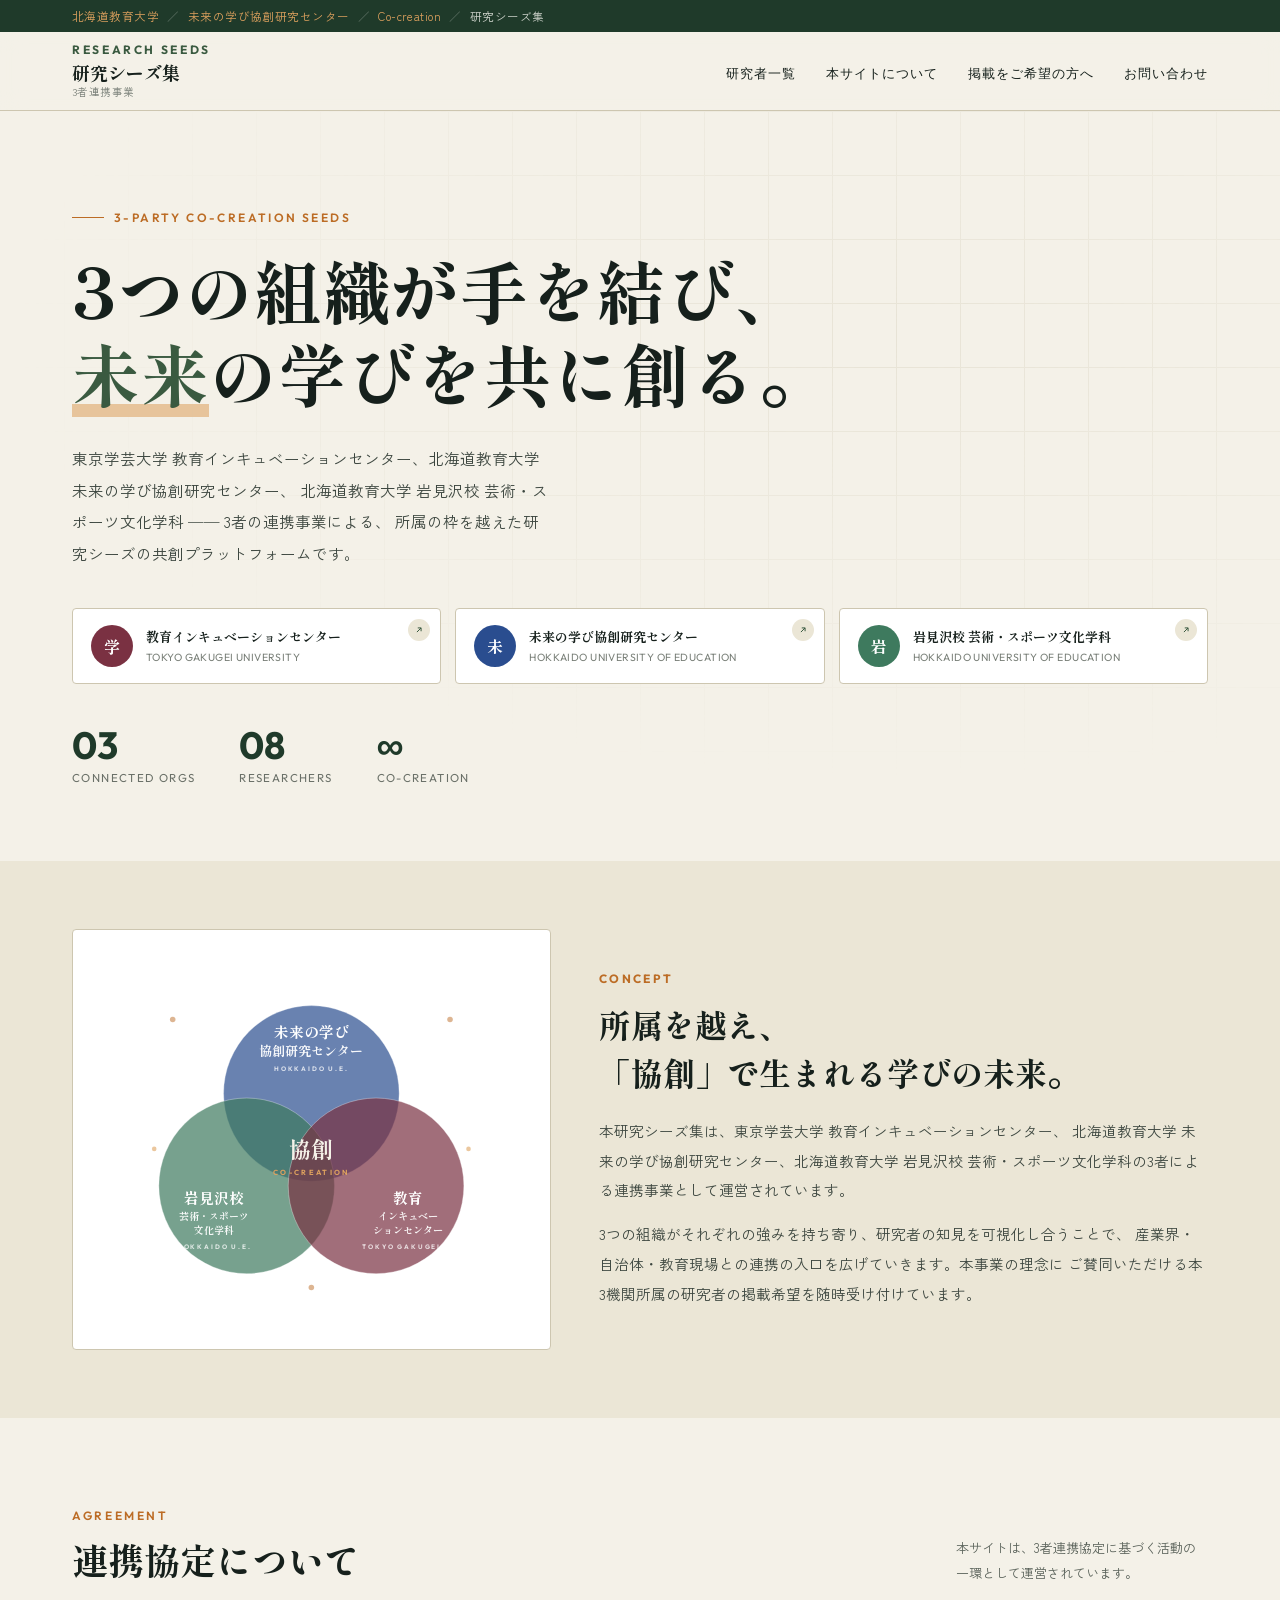
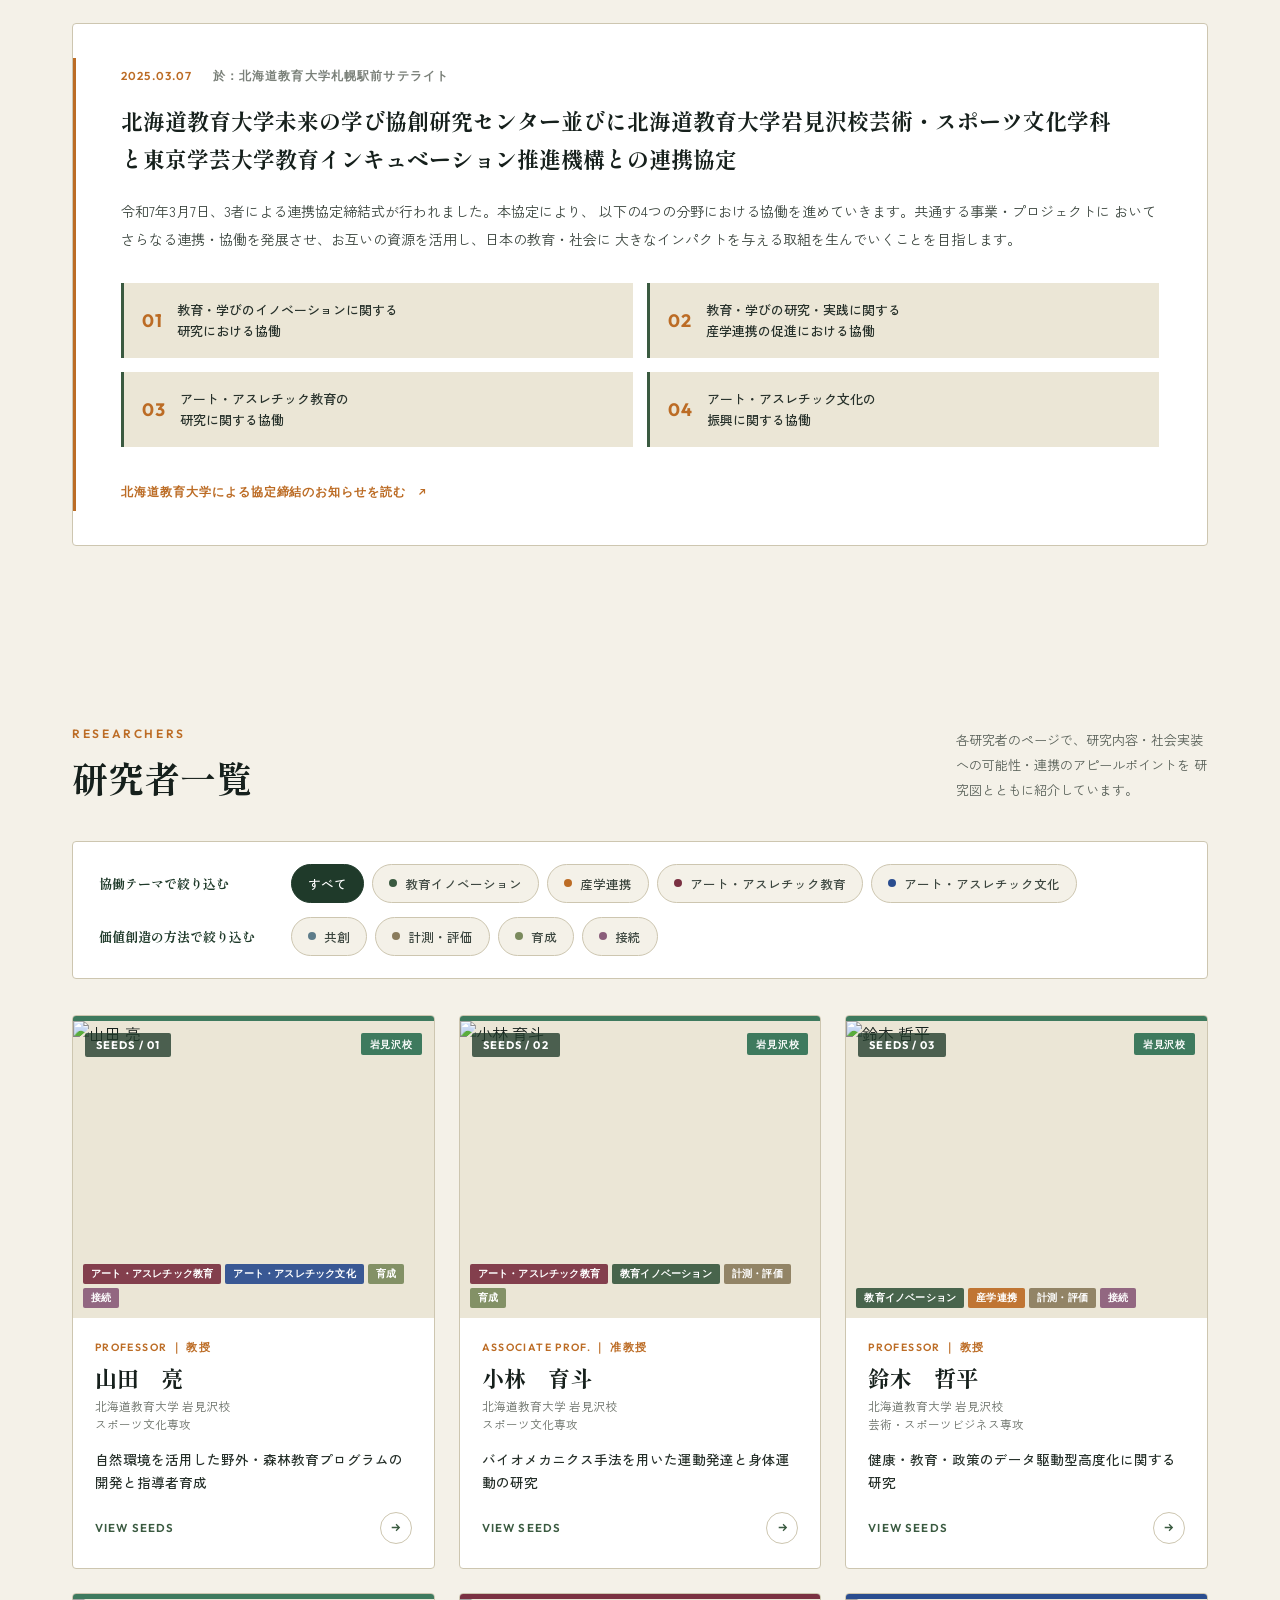
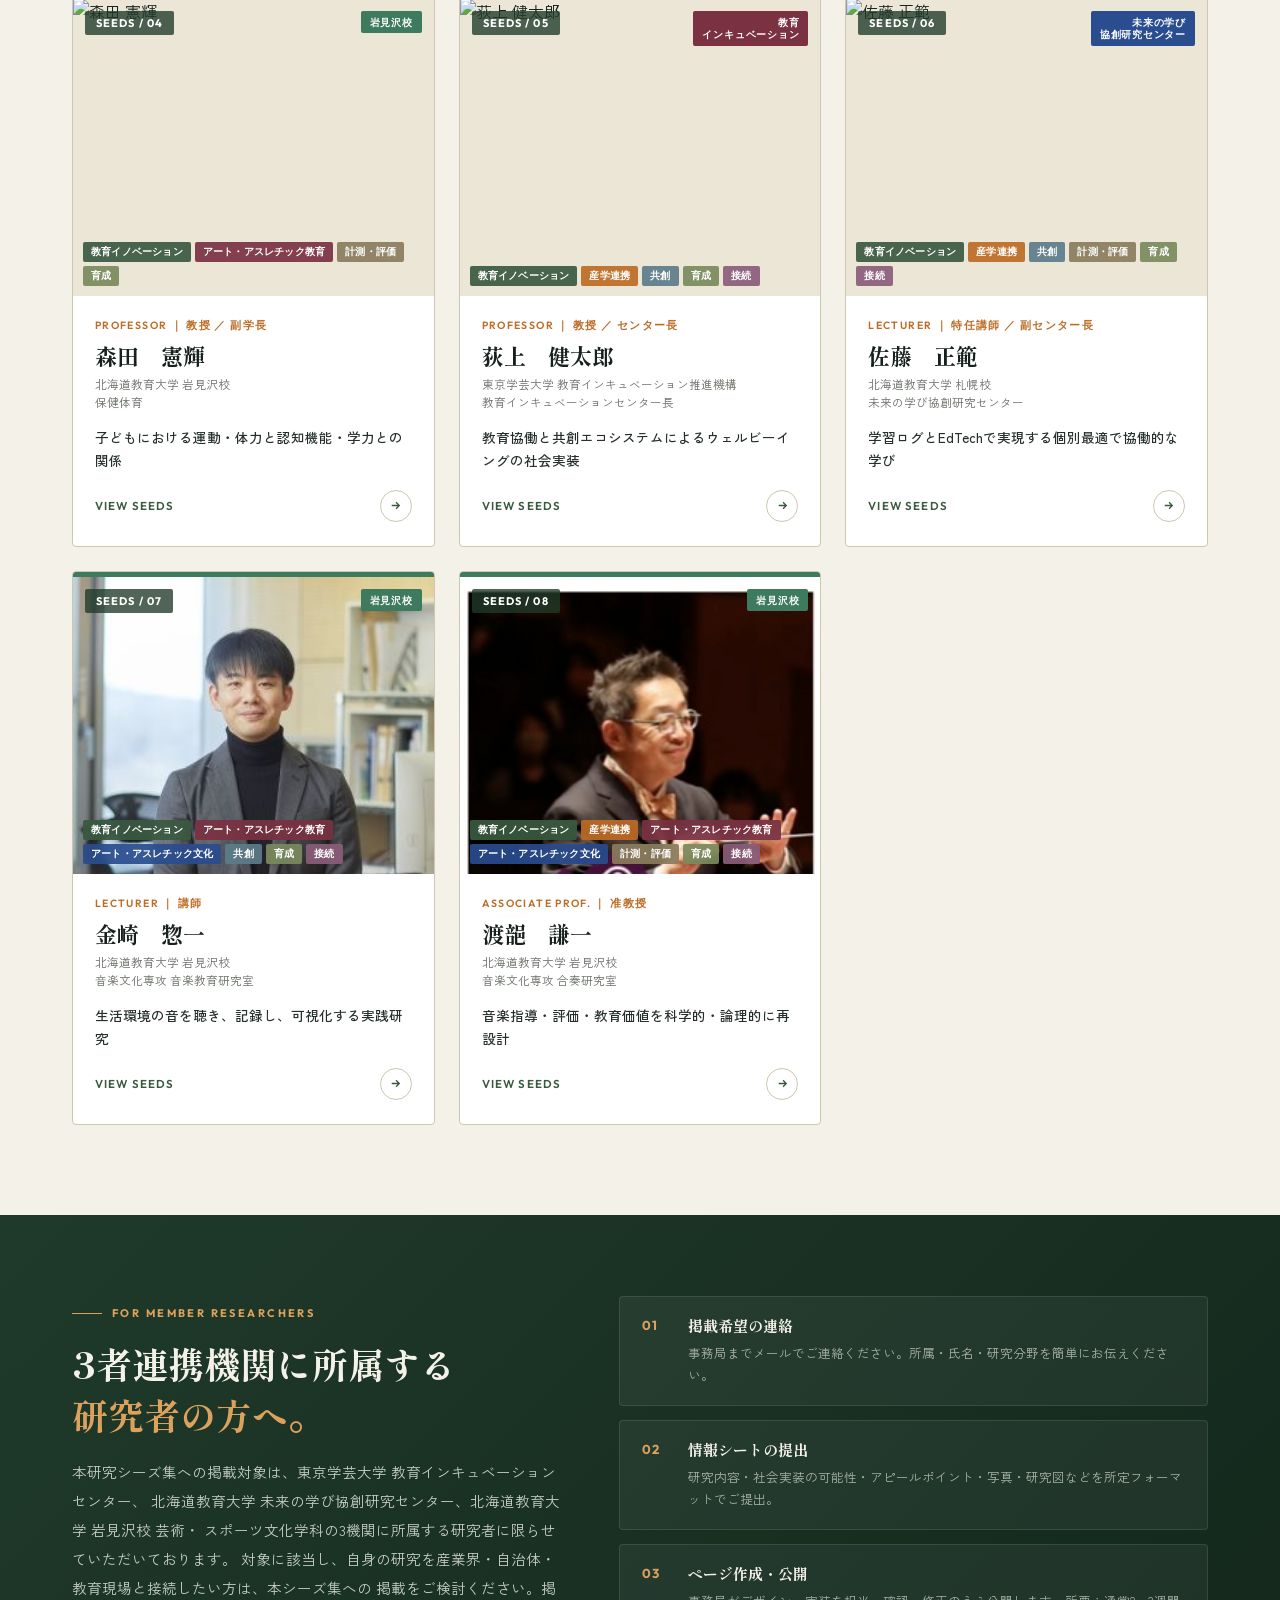
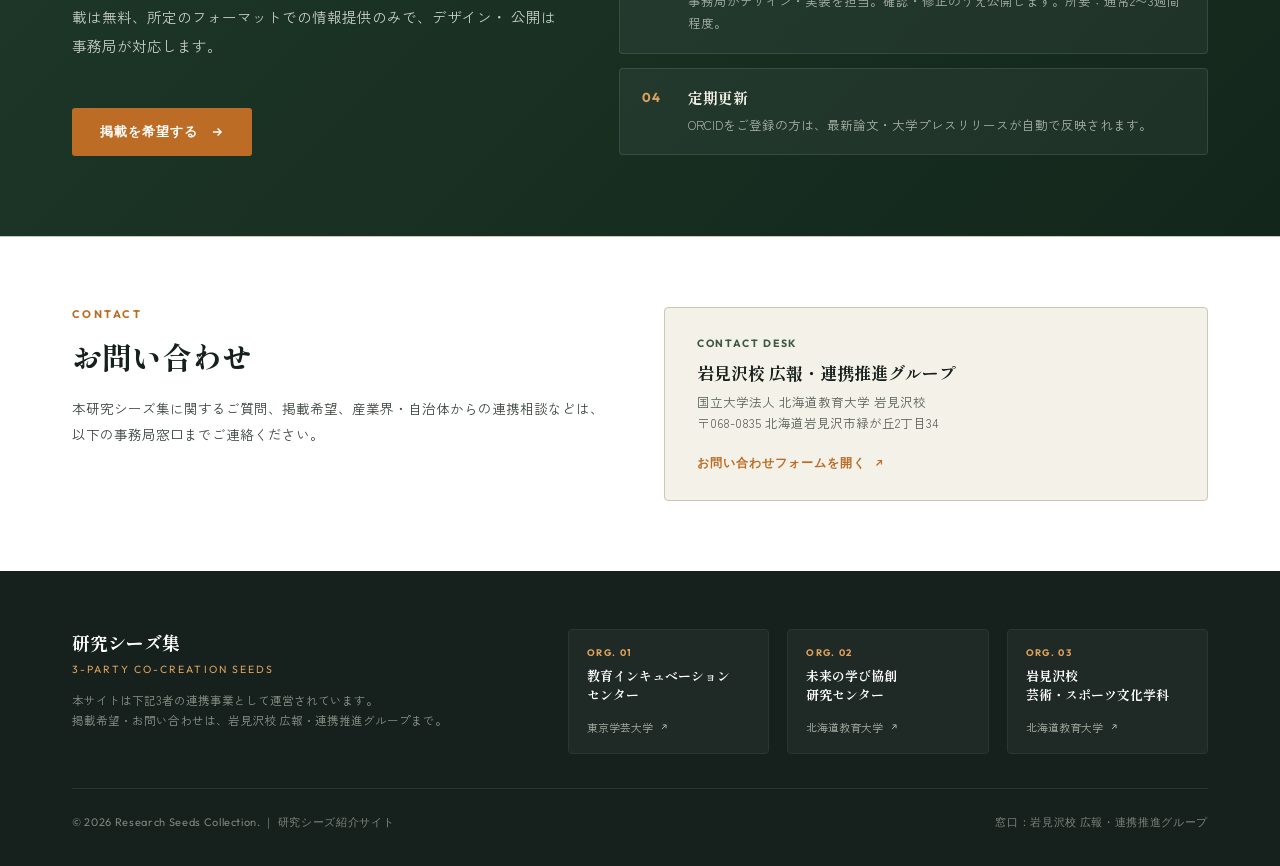
==== commit 58c71b33: "Update index.html" ====
--- a/index.html
+++ b/index.html
@@ -432,12 +432,7 @@
       <a class="card reveal" data-tags="t-edu t-ind t-aae t-aac v-me v-cu v-cn" href="watanabe.html">
         <div class="card-univ-bar" style="background:#3e7a5e"></div>
         <div class="card-photo">
-          <div class="placeholder">
-            <svg viewBox="0 0 100 100" xmlns="http://www.w3.org/2000/svg">
-              <circle cx="50" cy="36" r="18" fill="none" stroke="#1f3a2a" stroke-width="1.5"/>
-              <path d="M20 88 Q20 60 50 60 Q80 60 80 88" fill="none" stroke="#1f3a2a" stroke-width="1.5"/>
-            </svg>
-          </div>
+          <img src="assets/watanabe.jpg" alt="渡郶 謙一">
           <span class="card-no">SEEDS / 08</span>
           <span class="card-univ-badge" style="background:#3e7a5e">岩見沢校</span>
           <div class="card-tagrow">
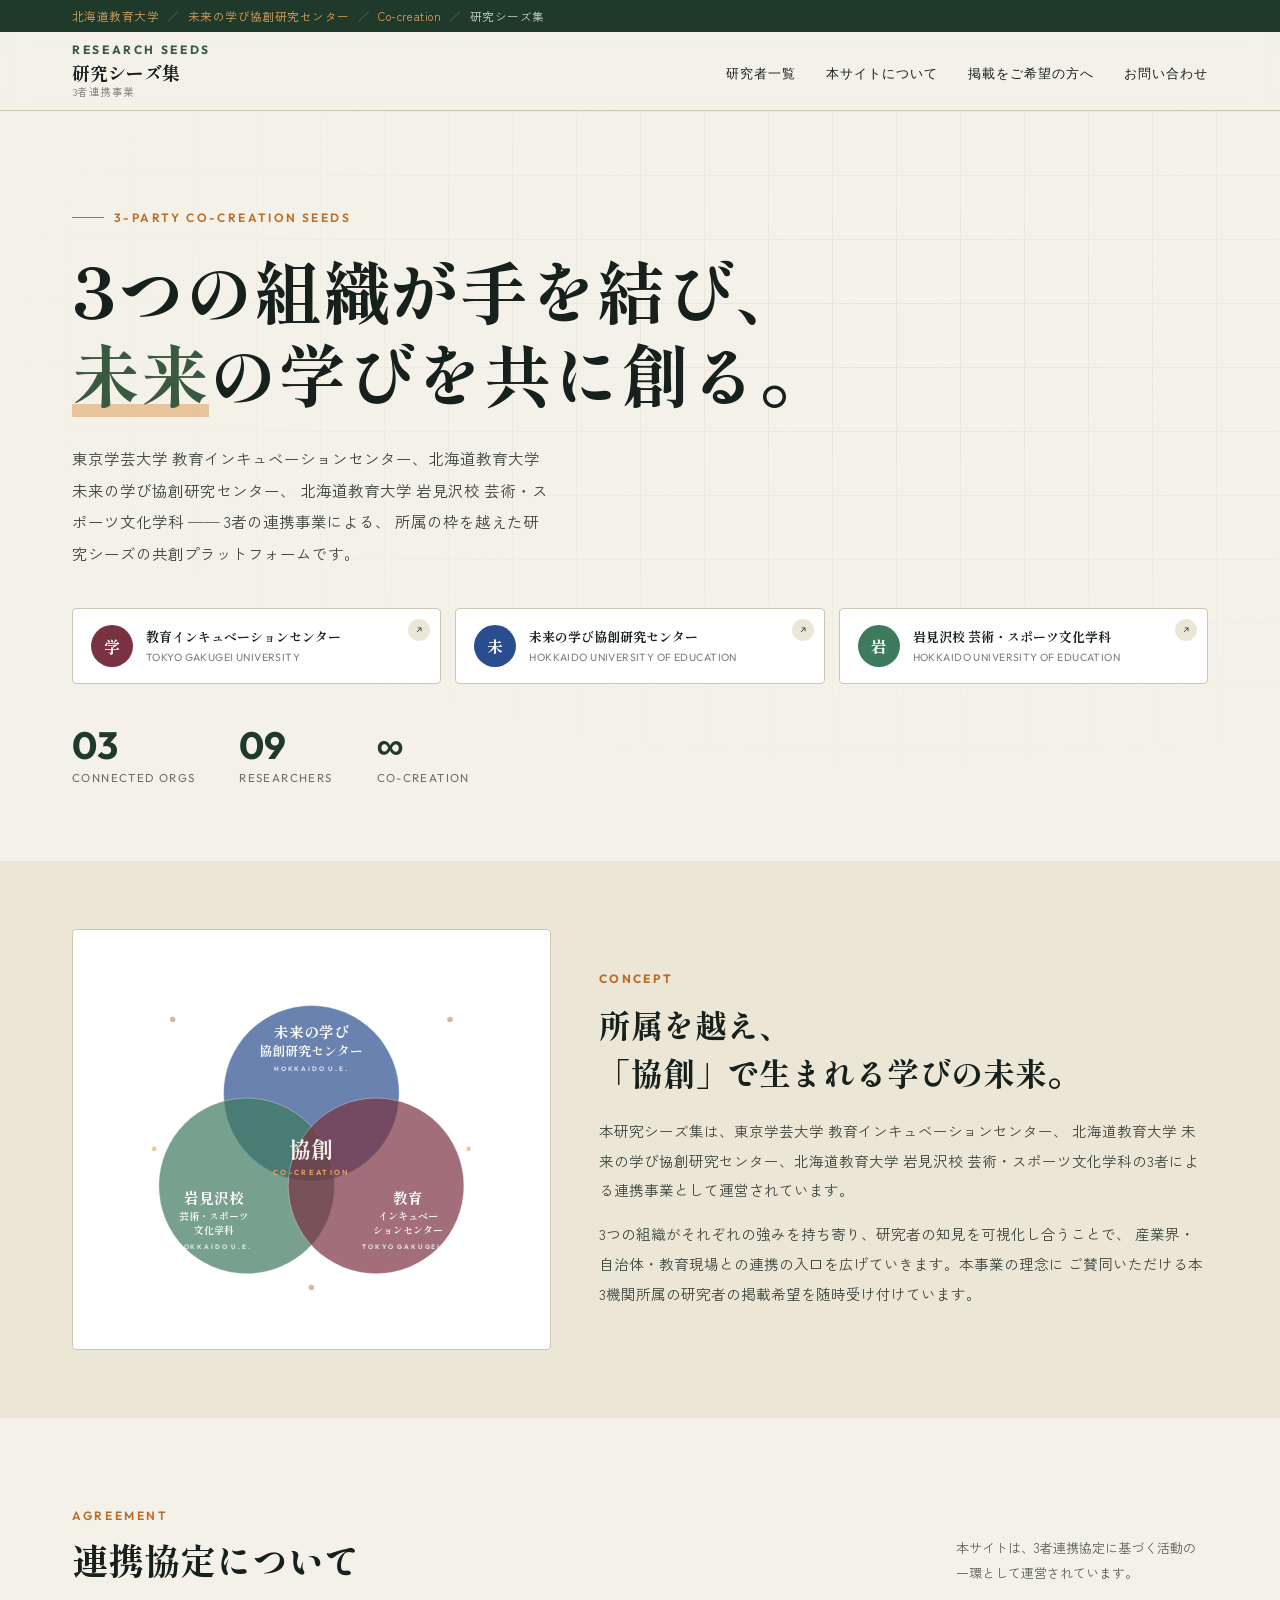
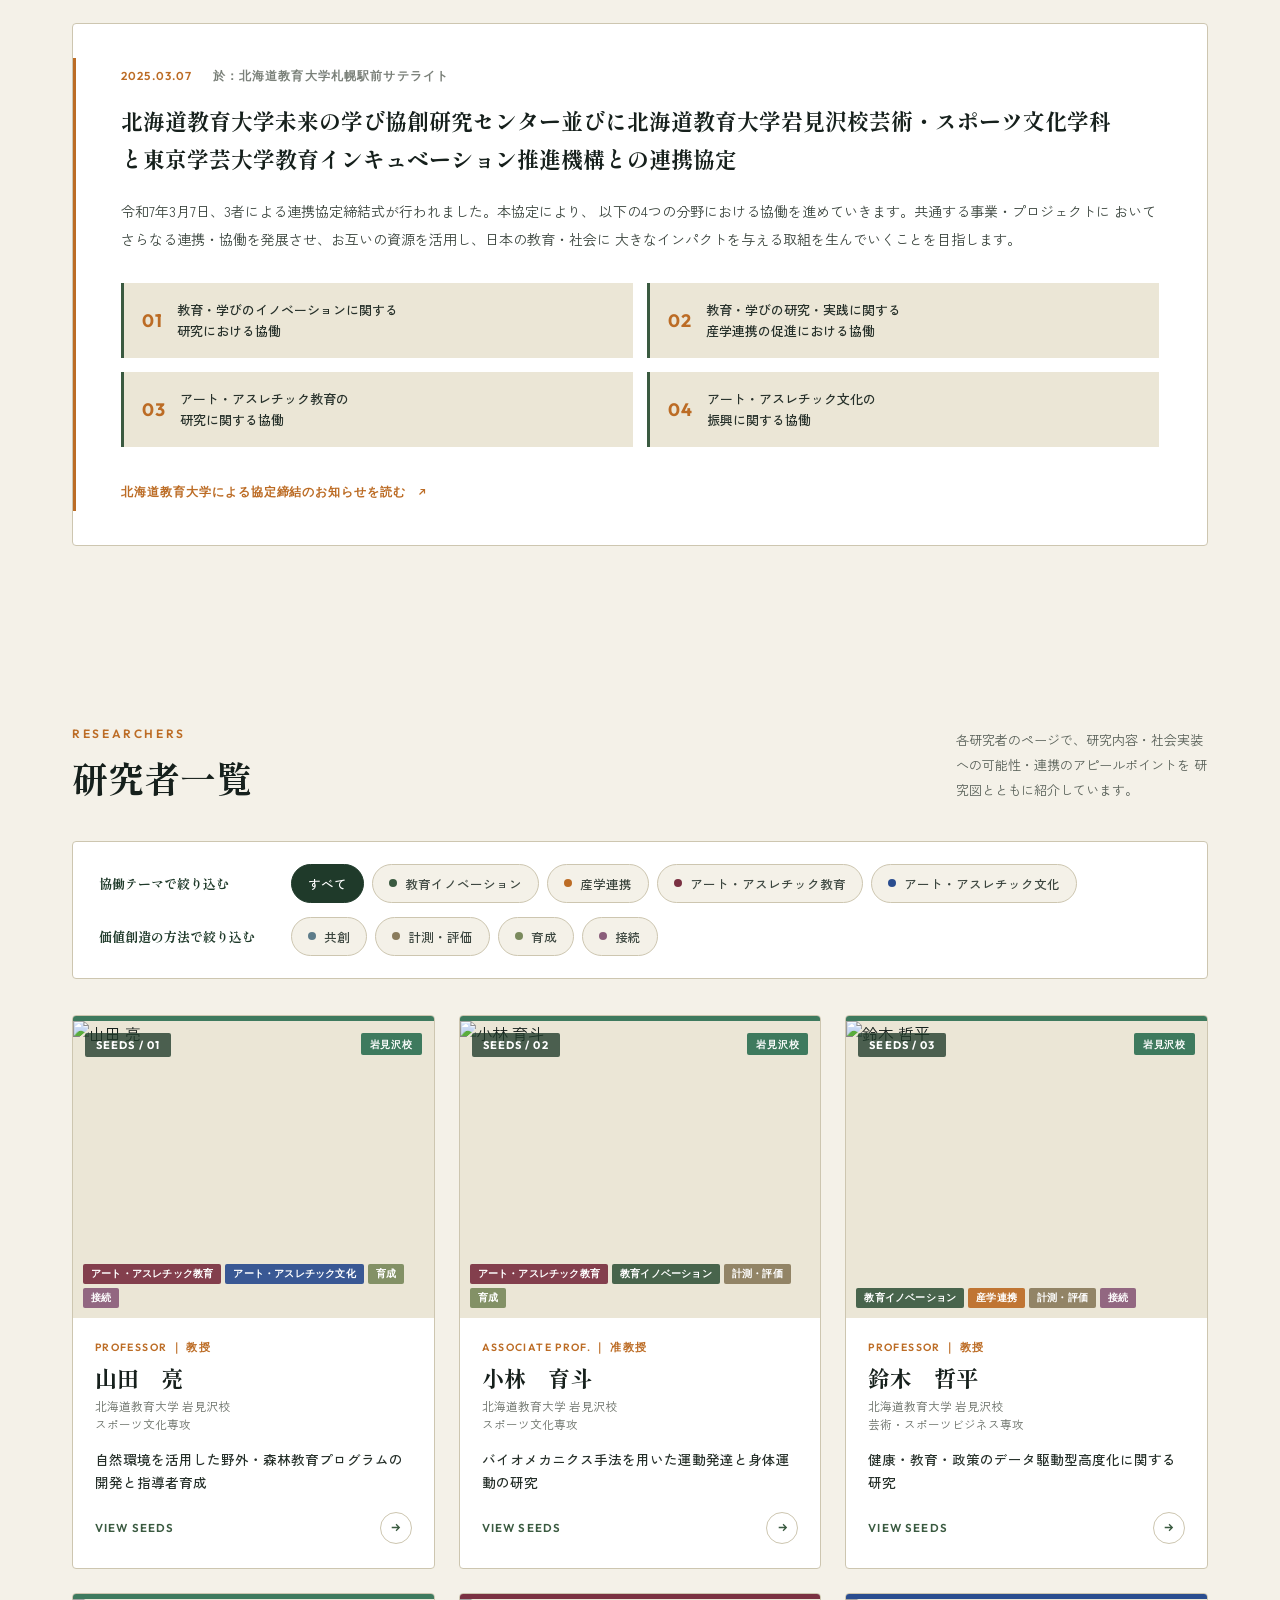
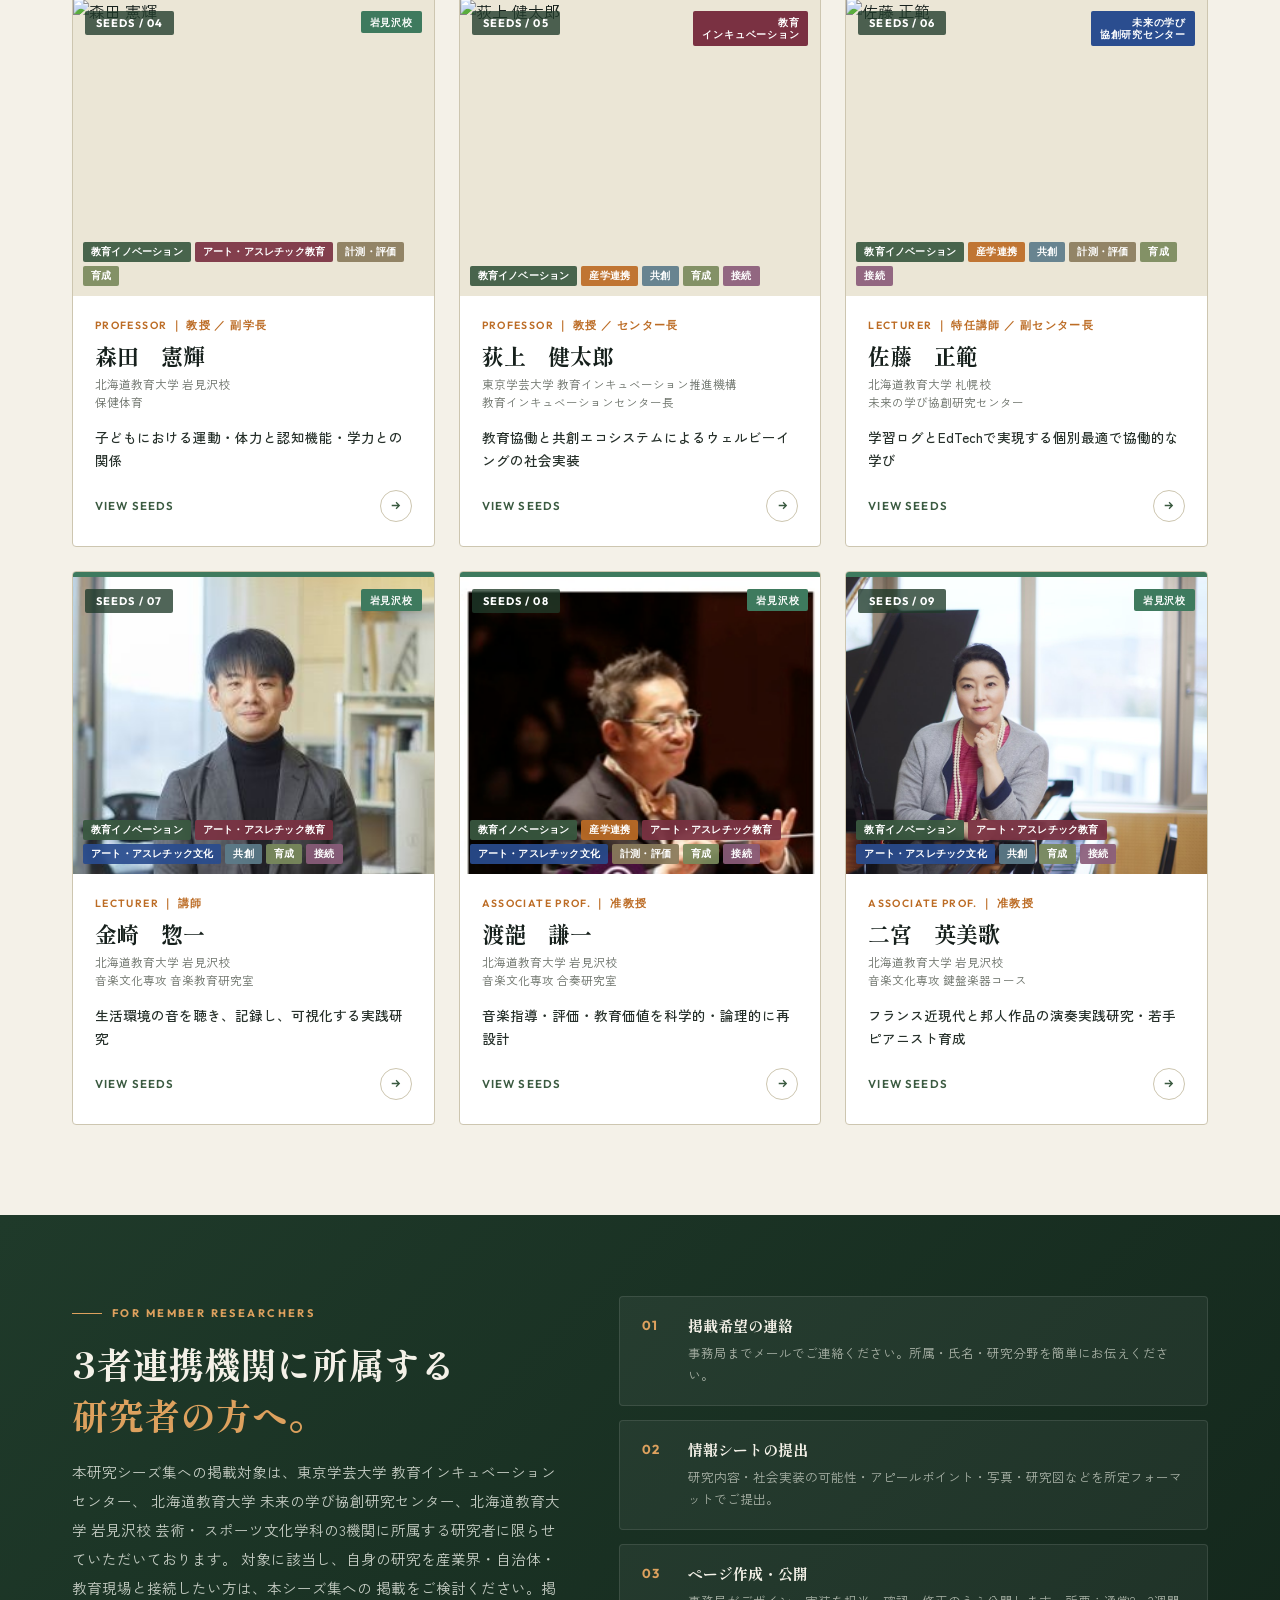
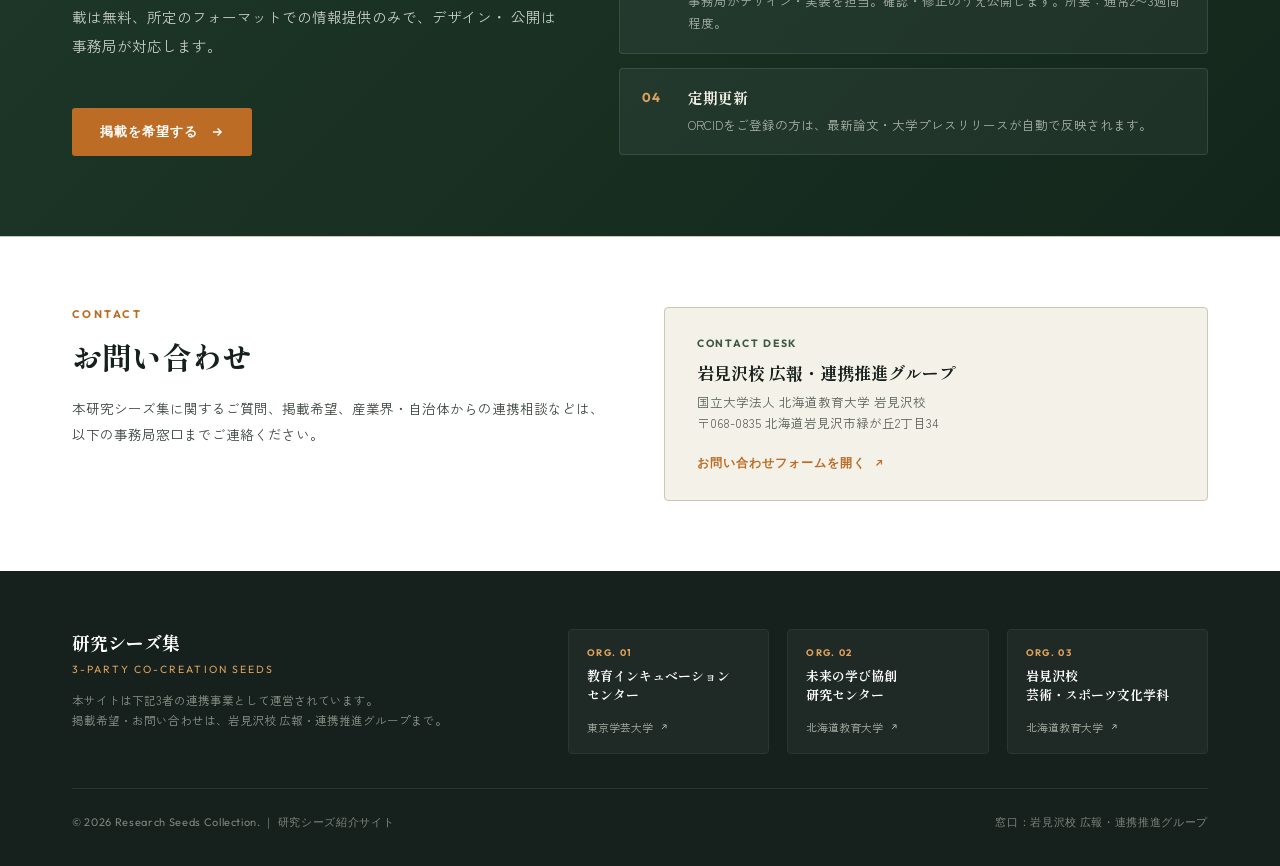
==== commit aec70f6c: "Update researcher count and add professor card Updated the number of researchers and added a new car" ====
--- a/index.html
+++ b/index.html
@@ -81,7 +81,7 @@
 
     <div class="hero-stats">
       <div class="stat"><div class="num">03</div><div class="lab">CONNECTED ORGS</div></div>
-      <div class="stat"><div class="num">08</div><div class="lab">RESEARCHERS</div></div>
+      <div class="stat"><div class="num">09</div><div class="lab">RESEARCHERS</div></div>
       <div class="stat"><div class="num">∞</div><div class="lab">CO-CREATION</div></div>
     </div>
   </div>
@@ -450,6 +450,34 @@
           <div class="card-name">渡郶　謙一</div>
           <div class="card-affil">北海道教育大学 岩見沢校<br>音楽文化専攻 合奏研究室</div>
           <div class="card-title">音楽指導・評価・教育価値を科学的・論理的に再設計</div>
+          <div class="card-link">
+            <span>VIEW SEEDS</span>
+            <span class="arr"><svg width="13" height="13" viewBox="0 0 24 24" fill="none" stroke-width="2.4"><path d="M5 12h14M13 6l6 6-6 6"/></svg></span>
+          </div>
+        </div>
+      </a>
+
+      <!-- Ninomiya: 教育イノベーション, アート・アスレチック教育, アート・アスレチック文化 / 共創, 育成, 接続 -->
+      <a class="card reveal" data-tags="t-edu t-aae t-aac v-co v-cu v-cn" href="ninomiya.html">
+        <div class="card-univ-bar" style="background:#3e7a5e"></div>
+        <div class="card-photo">
+          <img src="assets/ninomiya.jpg" alt="二宮 英美歌">
+          <span class="card-no">SEEDS / 09</span>
+          <span class="card-univ-badge" style="background:#3e7a5e">岩見沢校</span>
+          <div class="card-tagrow">
+            <span class="ctag t-edu">教育イノベーション</span>
+            <span class="ctag t-aae">アート・アスレチック教育</span>
+            <span class="ctag t-aac">アート・アスレチック文化</span>
+            <span class="ctag v-co">共創</span>
+            <span class="ctag v-cu">育成</span>
+            <span class="ctag v-cn">接続</span>
+          </div>
+        </div>
+        <div class="card-body">
+          <div class="card-role">ASSOCIATE PROF. ｜ 准教授</div>
+          <div class="card-name">二宮　英美歌</div>
+          <div class="card-affil">北海道教育大学 岩見沢校<br>音楽文化専攻 鍵盤楽器コース</div>
+          <div class="card-title">フランス近現代と邦人作品の演奏実践研究・若手ピアニスト育成</div>
           <div class="card-link">
             <span>VIEW SEEDS</span>
             <span class="arr"><svg width="13" height="13" viewBox="0 0 24 24" fill="none" stroke-width="2.4"><path d="M5 12h14M13 6l6 6-6 6"/></svg></span>
